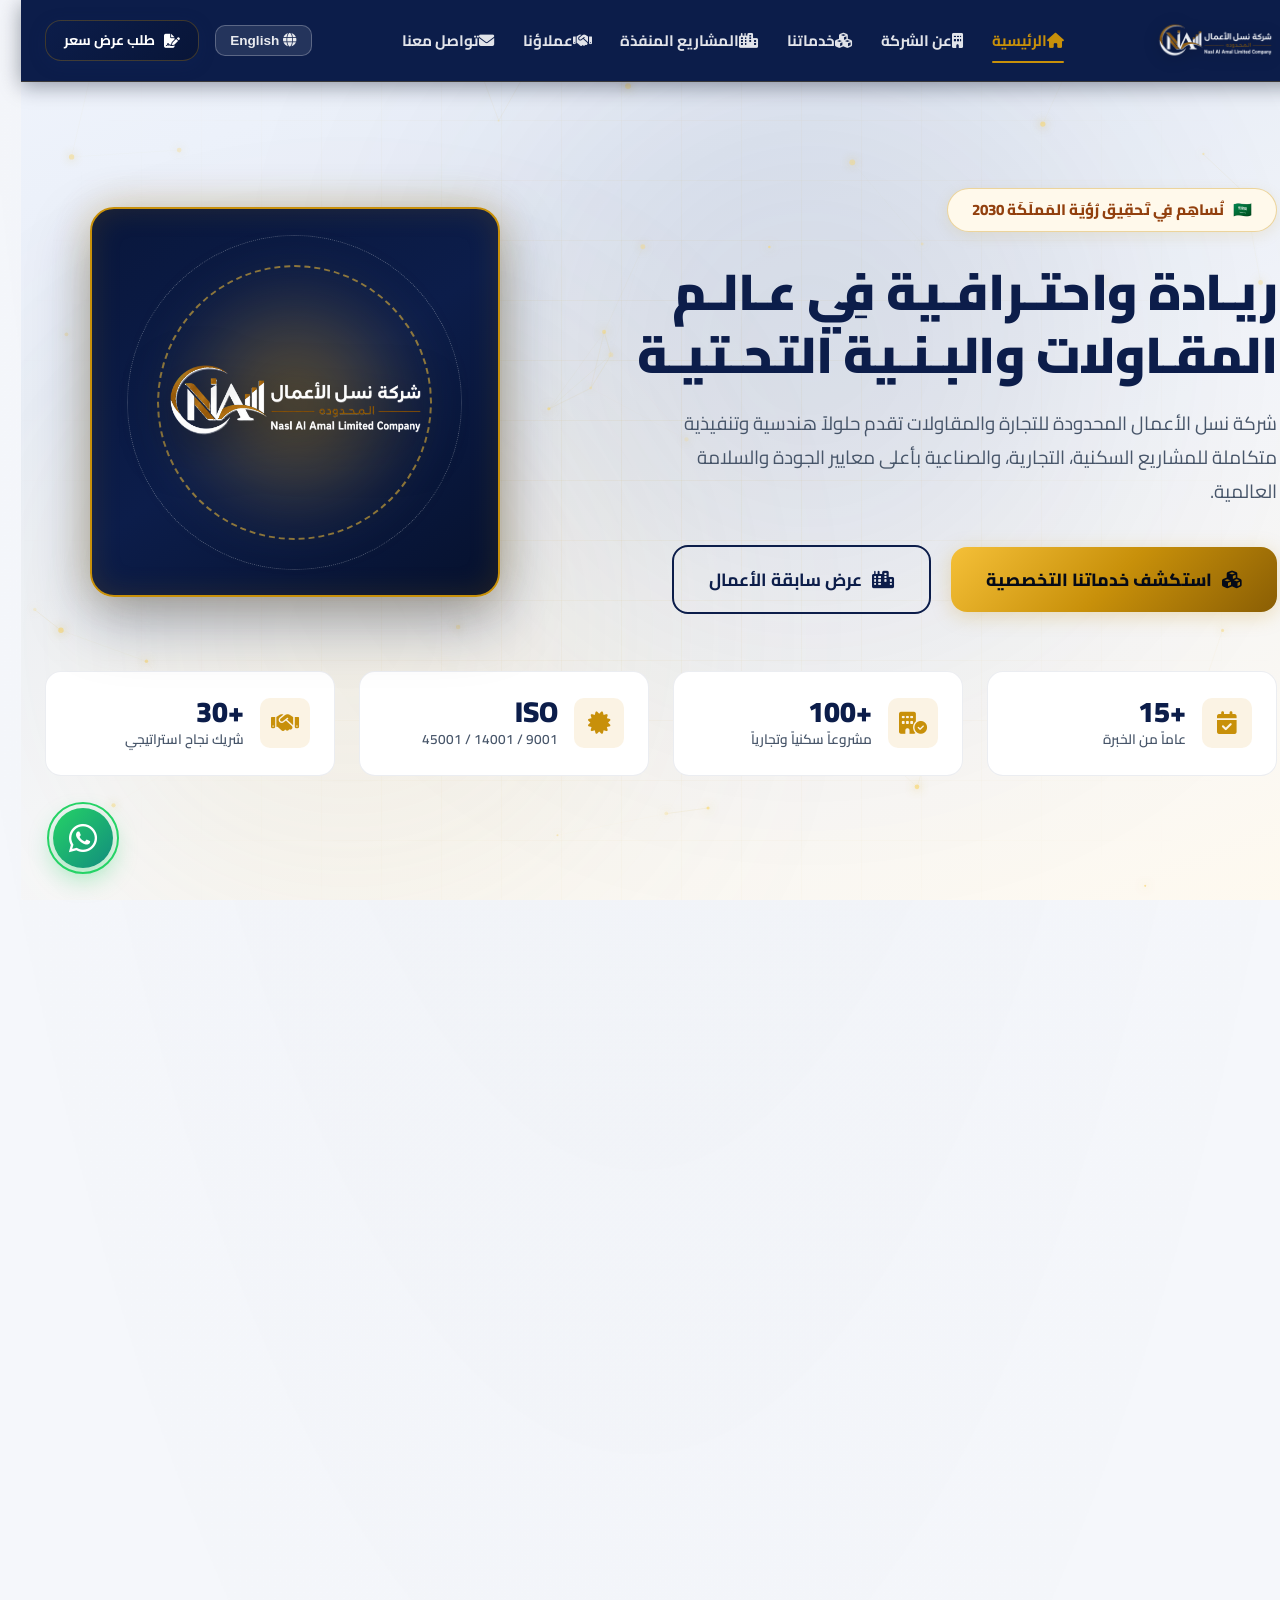
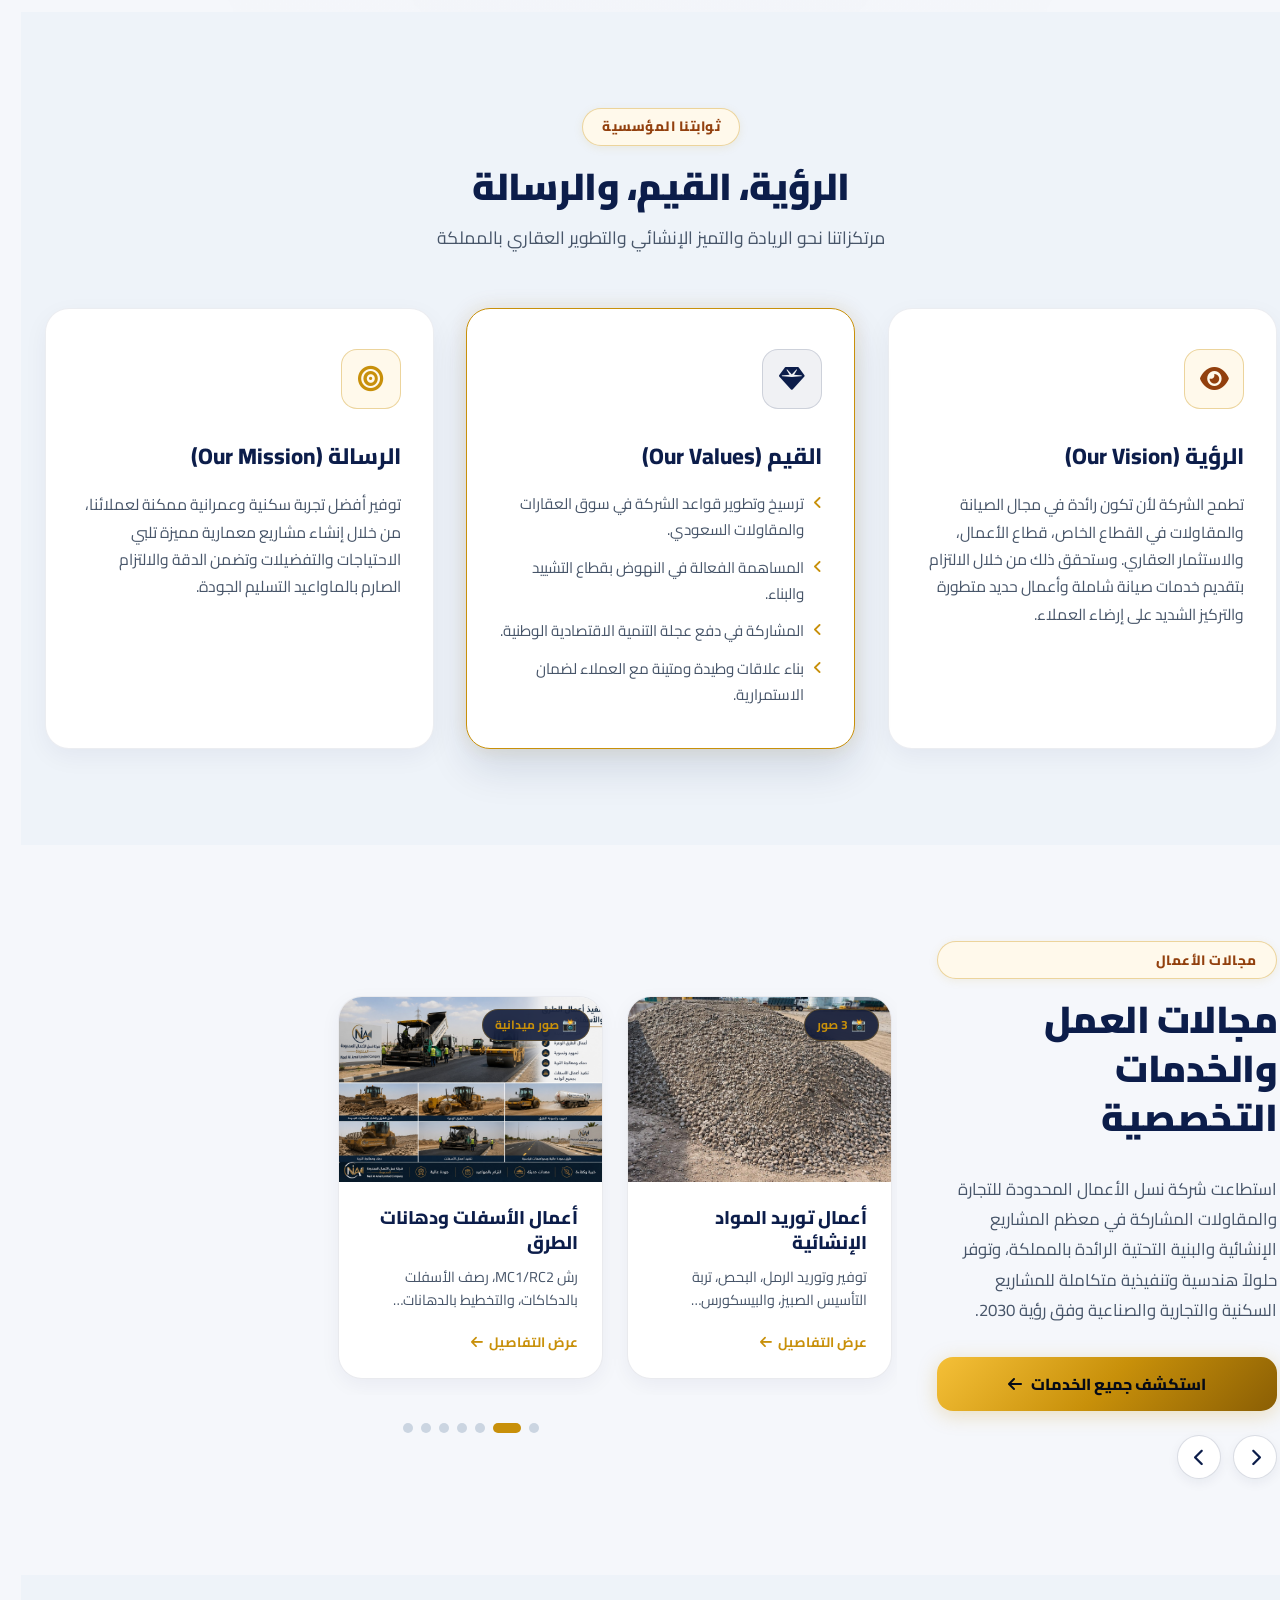
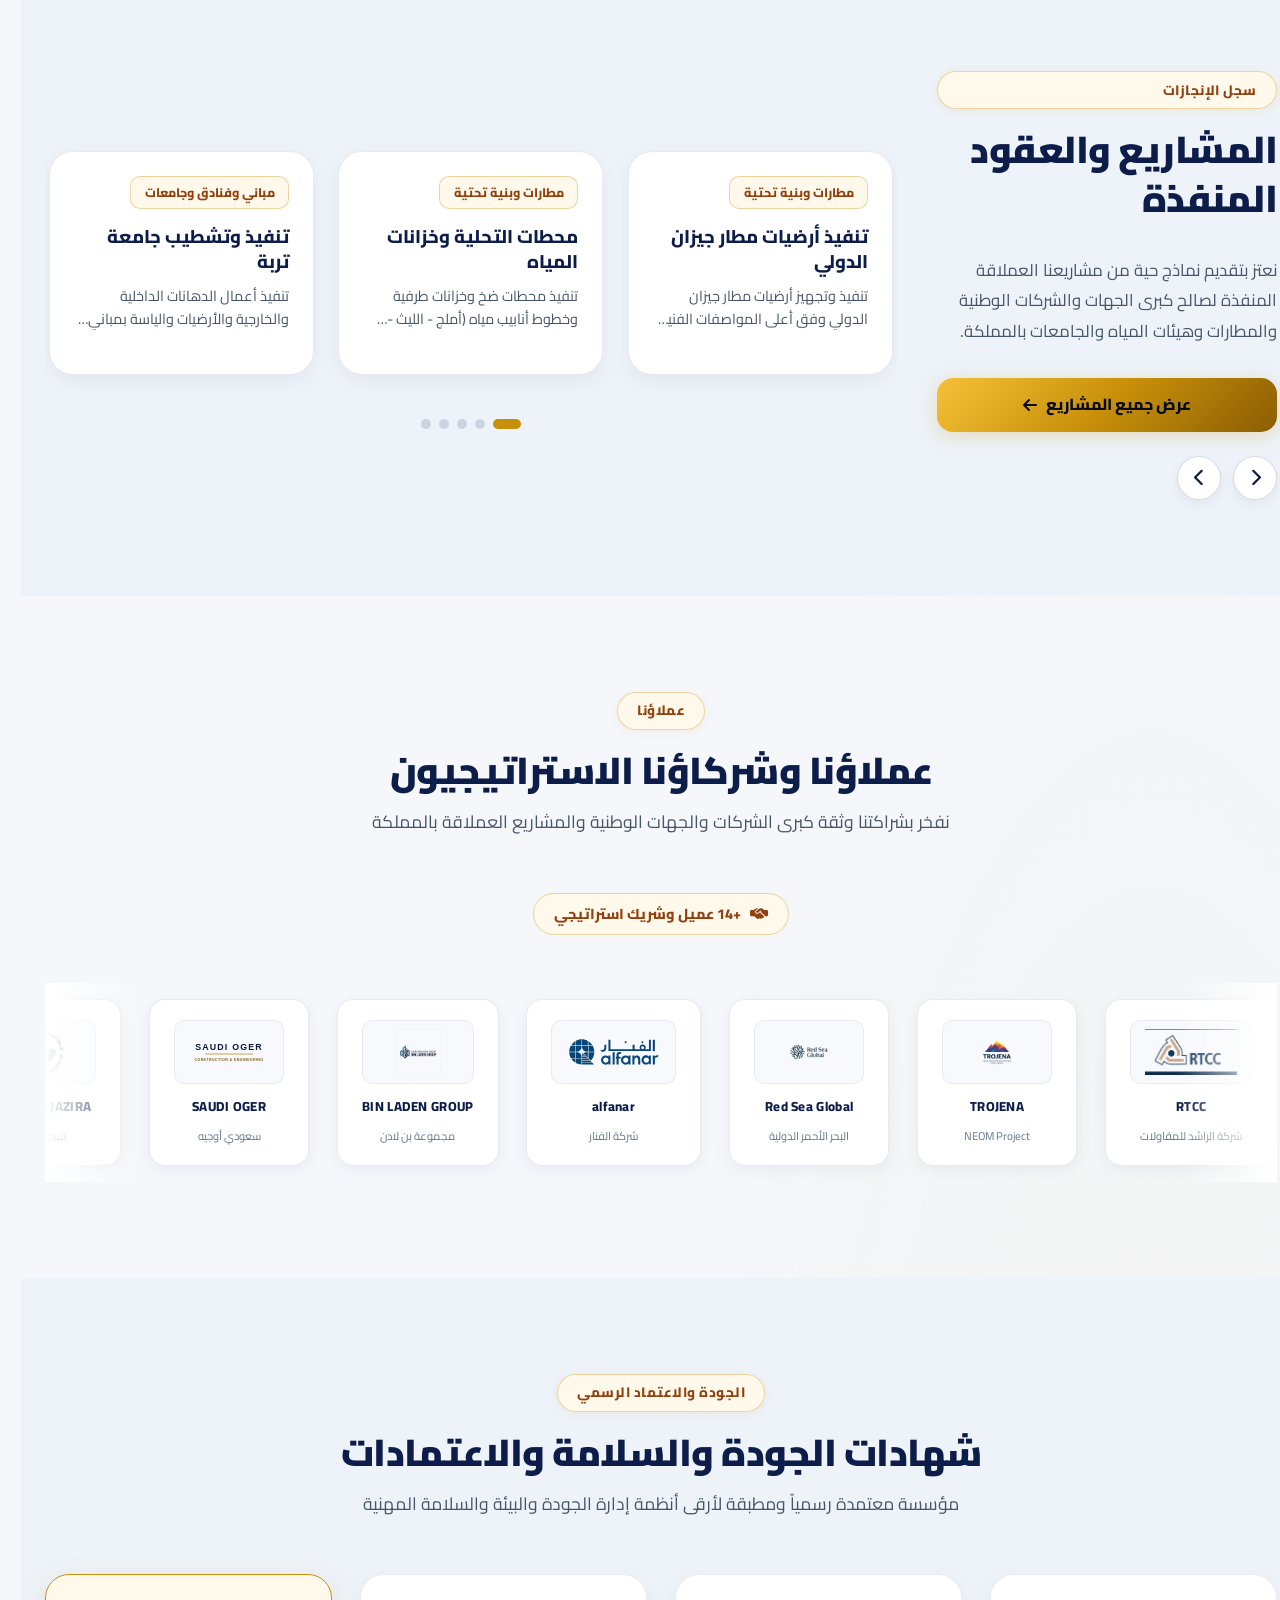
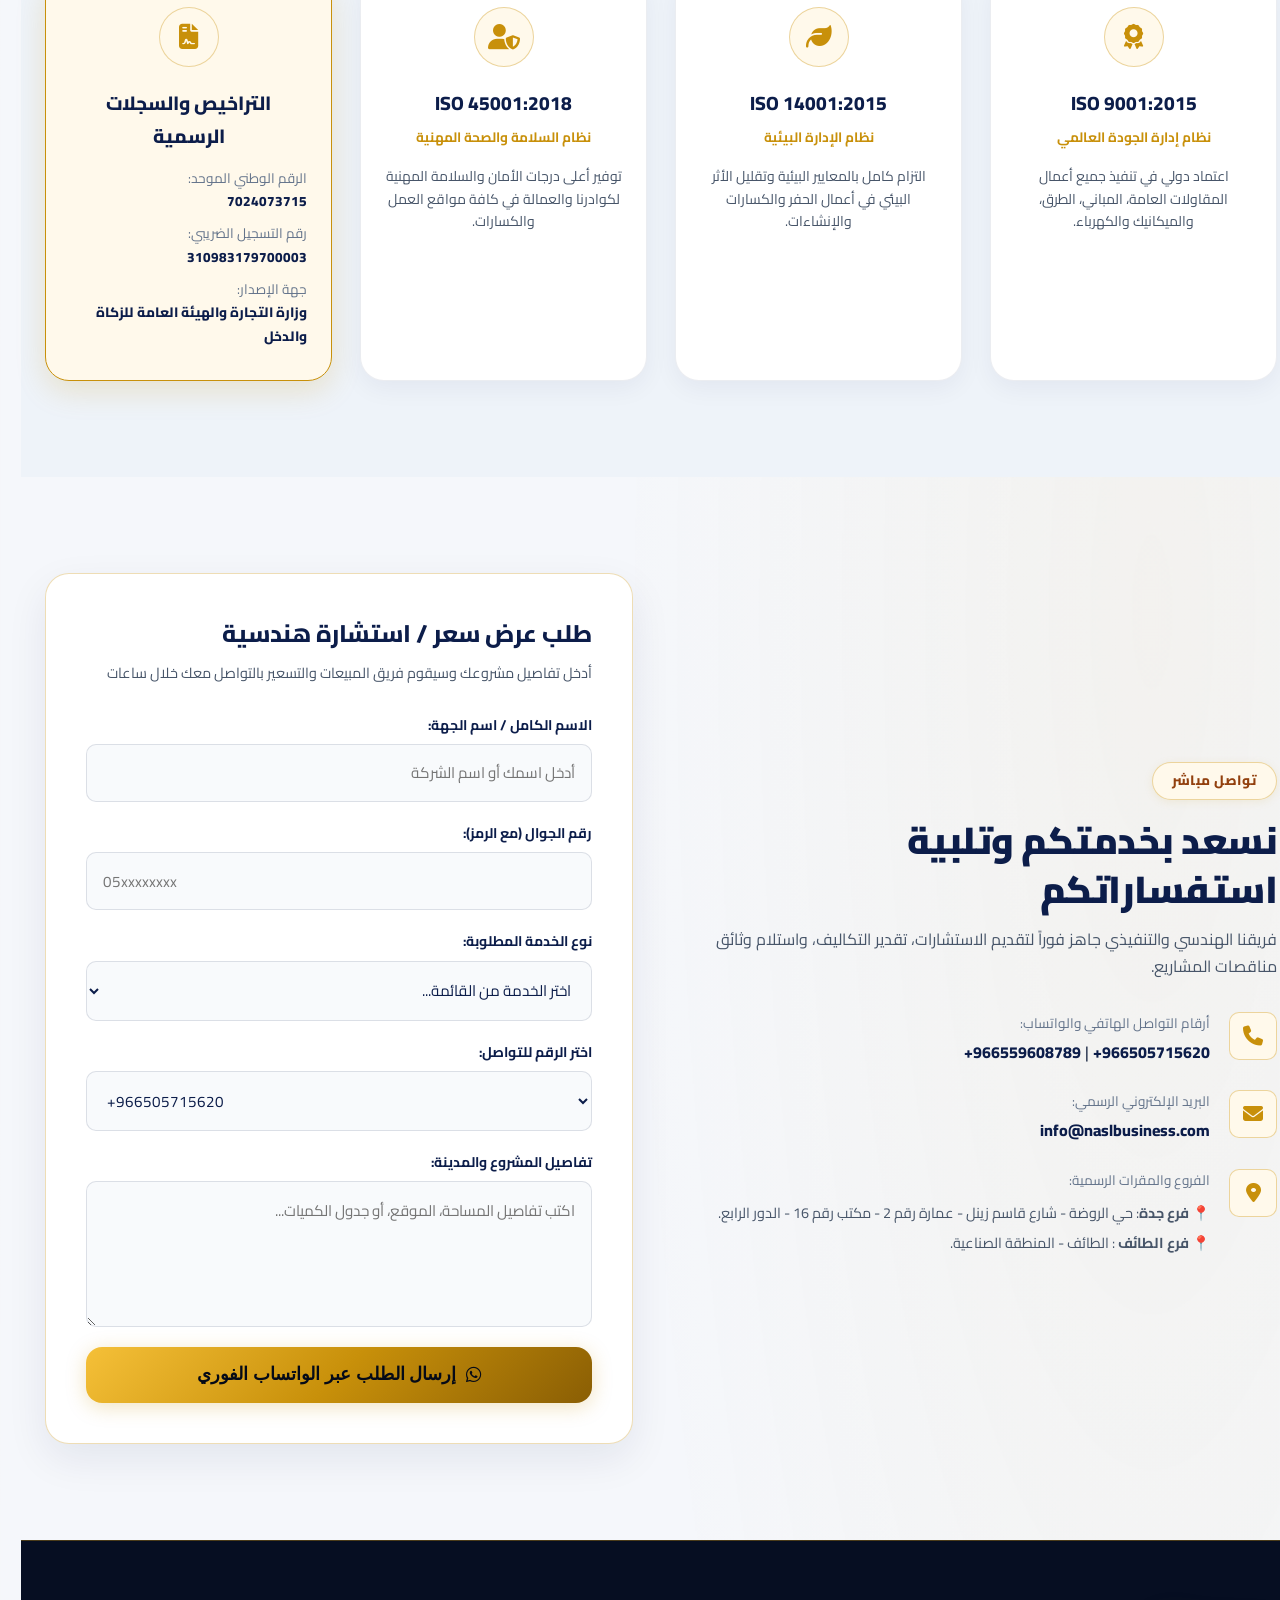
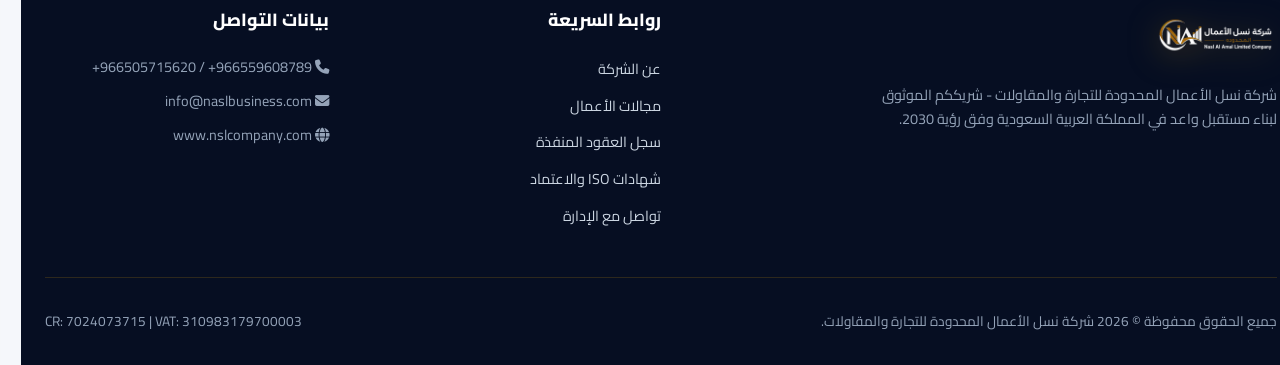
==== index.html @ 1a8807d1 "Fix mobile menu blur issue with crystal-clear high contrast solid Royal Navy theme" ====
﻿<!DOCTYPE html>
<html lang="ar" dir="rtl">
<head>
    <meta charset="UTF-8">
    <meta name="viewport" content="width=device-width, initial-scale=1.0">
    <title>شركة نسل الأعمال المحدودة للتجارة والمقاولات | NASL Business Company</title>
    <meta name="description" content="شركة نسل الأعمال المحدودة للتجارة والمقاولات - رائدة في مجالات المقاولات العامة، البنية التحتية، أعمال الأسفلت، العزل بالبولي يوريا، والهياكل المعدنية بالمملكة العربية السعودية.">
    <meta name="keywords" content="نسل الأعمال, مقاولات السعودية, بنية تحتية, أسفلت, كسارة أحجار, عزل بولي يوريا, رؤية 2030">
    
    <!-- Google Fonts -->
    <link rel="preconnect" href="https://fonts.googleapis.com">
    <link rel="preconnect" href="https://fonts.gstatic.com" crossorigin>
    <link href="https://fonts.googleapis.com/css2?family=Cairo:wght@300;400;600;700;800;900&family=Outfit:wght@400;600;700;800&display=swap" rel="stylesheet">
    
    <!-- Custom CSS -->
    <link rel="stylesheet" href="styles.css?v=crisp999">
    
    <!-- FontAwesome for Icons -->
    <link rel="stylesheet" href="https://cdnjs.cloudflare.com/ajax/libs/font-awesome/6.4.0/css/all.min.css">
</head>
<body>

    <!-- Header / Navigation Bar -->
    <header class="site-header" id="header">
        <div class="container nav-container">
            <a href="index.html" class="brand-logo" aria-label="شركة نسل الأعمال المحدودة">
                <img src="logo.png?v=3" alt="شركة نسل الأعمال المحدودة" class="site-logo-img">
            </a>

            <nav class="main-nav" id="mainNav">
                <div class="mobile-nav-header">
                    <div class="mobile-nav-brand">
                        <img src="logo.png?v=3" alt="نسل الأعمال" class="mobile-nav-logo">
                        <div class="mobile-brand-text">
                            <span class="mobile-brand-name">نسل الأعمال</span>
                            <span class="mobile-brand-sub">للتجارة والمقاولات</span>
                        </div>
                    </div>
                    <button class="mobile-nav-close" id="mobileNavClose" aria-label="Close Menu">
                        <i class="fa-solid fa-xmark"></i>
                    </button>
                </div>

                <ul>
                    <li><a href="index.html" class="nav-link active"><i class="fa-solid fa-house nav-icon"></i><span class="nav-text" data-ar="الرئيسية" data-en="Home">الرئيسية</span></a></li>
                    <li><a href="about.html" class="nav-link"><i class="fa-solid fa-building nav-icon"></i><span class="nav-text" data-ar="عن الشركة" data-en="About Us">عن الشركة</span></a></li>
                    <li><a href="services.html" class="nav-link"><i class="fa-solid fa-cubes nav-icon"></i><span class="nav-text" data-ar="خدماتنا" data-en="Services">خدماتنا</span></a></li>
                    <li><a href="projects.html" class="nav-link"><i class="fa-solid fa-city nav-icon"></i><span class="nav-text" data-ar="المشاريع المنفذة" data-en="Projects">المشاريع المنفذة</span></a></li>
                    <li><a href="index.html#partners" class="nav-link"><i class="fa-solid fa-handshake nav-icon"></i><span class="nav-text" data-ar="عملاؤنا" data-en="Our Clients">عملاؤنا</span></a></li>
                    <li><a href="contact.html" class="nav-link"><i class="fa-solid fa-envelope nav-icon"></i><span class="nav-text" data-ar="تواصل معنا" data-en="Contact Us">تواصل معنا</span></a></li>
                </ul>

                <div class="mobile-nav-footer">
                    <a href="contact.html" class="btn btn-gold btn-block btn-glow">
                        <i class="fa-solid fa-file-signature"></i> <span data-ar="طلب عرض سعر" data-en="Request Quote">طلب عرض سعر</span>
                    </a>
                    <div class="mobile-nav-contact">
                        <a href="https://api.whatsapp.com/send?phone=966505715620" target="_blank" rel="noopener noreferrer" dir="ltr">
                            <i class="fa-brands fa-whatsapp"></i> +966505715620
                        </a>
                    </div>
                </div>
            </nav>

            <div class="header-actions">
                <button class="lang-toggle-btn" id="langToggle" aria-label="Toggle Language">
                    <i class="fa-solid me-1 fa-globe"></i> <span id="langText">English</span>
                </button>
                <a href="contact.html" class="btn btn-primary btn-sm btn-glow header-quote-btn" data-ar="طلب عرض سعر" data-en="Request Quote">
                    <i class="fa-solid fa-file-signature"></i> <span>طلب عرض سعر</span>
                </a>
                <button class="mobile-toggle" id="mobileToggle" aria-label="Open Menu">
                    <i class="fa-solid fa-bars"></i>
                </button>
            </div>
        </div>
    </header>

    <!-- Hero Section -->
    <section class="hero-section" id="hero">
        <div class="hero-bg">
            <canvas id="heroParticleCanvas" class="hero-particle-canvas"></canvas>
            <div class="hero-grid-overlay"></div>
            <div class="hero-glow hero-glow-1"></div>
            <div class="hero-glow hero-glow-2"></div>
        </div>

        <div class="container hero-container">
            <div class="hero-grid">
                <!-- Text Content Column (Right Side in RTL) -->
                <div class="hero-text-col reveal-init reveal-right">
                    <div class="vision-badge animate-fade-in">
                        <span class="vision-icon">🇸🇦</span>
                        <span data-ar="نُساهِم فِي تَحقِيق رُؤيَة المَملَكَة 2030" data-en="Contributing to Saudi Vision 2030">نُساهِم فِي تَحقِيق رُؤيَة المَملَكَة 2030</span>
                    </div>

                    <h1 class="hero-title animate-up" data-ar="ريـادة واحتـرافـية فِي عـالـم المقـاولات والبـنـية التحـتيـة" data-en="Leadership & Excellence in Construction and Infrastructure">
                        ريـادة واحتـرافـية فِي عـالـم المقـاولات والبـنـية التحـتيـة
                    </h1>

                    <p class="hero-subtitle animate-up-delay" data-ar="شركة نسل الأعمال المحدودة للتجارة والمقاولات تقدم حلولاً هندسية وتنفيذية متكاملة للمشاريع السكنية، التجارية، والصناعية بأعلى معايير الجودة والسلامة العالمية." data-en="NASL Business Company Ltd delivers integrated engineering and contracting solutions for residential, commercial, and industrial mega-projects adhering to global quality and safety standards.">
                        شركة نسل الأعمال المحدودة للتجارة والمقاولات تقدم حلولاً هندسية وتنفيذية متكاملة للمشاريع السكنية، التجارية، والصناعية بأعلى معايير الجودة والسلامة العالمية.
                    </p>

                    <div class="hero-cta animate-up-delay-2">
                        <a href="#services" class="btn btn-gold btn-lg btn-glow" data-ar="استكشف خدماتنا التخصصية" data-en="Explore Our Services">
                            <i class="fa-solid fa-cubes"></i> <span>استكشف خدماتنا التخصصية</span>
                        </a>
                        <a href="#projects" class="btn btn-outline btn-lg" data-ar="عرض سابقة الأعمال" data-en="View Projects Portfolio">
                            <i class="fa-solid fa-city"></i> <span>عرض سابقة الأعمال</span>
                        </a>
                    </div>
                </div>

                <!-- Animated 3D Logo Showcase Column (Left Side in RTL) -->
                <div class="hero-visual-col reveal-init reveal-left">
                    <div class="hero-logo-card">
                        <div class="logo-card-glow"></div>
                        <div class="logo-card-ring"></div>
                        <div class="logo-card-ring ring-outer"></div>
                        <img src="logo.png?v=3" alt="شركة نسل الأعمال المحدودة" class="hero-featured-logo">

                    </div>
                </div>
            </div>

            <!-- Stats Bar -->
            <div class="stats-grid reveal-init reveal-up delay-2">
                <div class="stat-card">
                    <div class="stat-icon"><i class="fa-solid fa-calendar-check"></i></div>
                    <div class="stat-info">
                        <span class="stat-number" data-count="15">+15</span>
                        <span class="stat-label" data-ar="عاماً من الخبرة" data-en="Years of Excellence">عاماً من الخبرة</span>
                    </div>
                </div>
                <div class="stat-card">
                    <div class="stat-icon"><i class="fa-solid fa-building-circle-check"></i></div>
                    <div class="stat-info">
                        <span class="stat-number" data-count="100">+100</span>
                        <span class="stat-label" data-ar="مشروعاً سكنياً وتجارياً" data-en="Projects Delivered">مشروعاً سكنياً وتجارياً</span>
                    </div>
                </div>
                <div class="stat-card">
                    <div class="stat-icon"><i class="fa-solid fa-certificate"></i></div>
                    <div class="stat-info">
                        <span class="stat-number">ISO</span>
                        <span class="stat-label" data-ar="9001 / 14001 / 45001" data-en="Certified Standards">9001 / 14001 / 45001</span>
                    </div>
                </div>
                <div class="stat-card">
                    <div class="stat-icon"><i class="fa-solid fa-handshake"></i></div>
                    <div class="stat-info">
                        <span class="stat-number" data-count="30">+30</span>
                        <span class="stat-label" data-ar="شريك نجاح استراتيجي" data-en="Strategic Partners">شريك نجاح استراتيجي</span>
                    </div>
                </div>
            </div>
        </div>
    </section>

    <!-- About Section & GM Word -->
    <section class="about-section section-padding" id="about">
        <div class="container">
            <div class="grid-2-col">
                <div class="about-text-content">
                    <div class="section-tag" data-ar="من نحن" data-en="About Us">من نحن</div>
                    <h2 class="section-title" data-ar="شركة نسل الأعمال المحدودة للتجارة والمقاولات" data-en="NASL Business Company for Trading & Contracting Ltd">
                        شركة نسل الأعمال المحدودة للتجارة والمقاولات
                    </h2>
                    <p class="lead-text" data-ar="تأسست الشركة منذ عام 1420 هجري لتعزز التنمية والتطوير العمراني في المملكة العربية السعودية، متبنيةً أحدث المناهج في إدارة المشاريع الهندسية والإنشائية." data-en="Established in 1420 AH (1999 G) to propel urban development across Saudi Arabia, adopting modern methodologies in managing complex engineering and construction projects.">
                        تأسست الشركة منذ عام 1420 هجري لتعزز التنمية والتطوير العمراني في المملكة العربية السعودية، متبنيةً أحدث المناهج في إدارة المشاريع الهندسية والإنشائية.
                    </p>
                    <p class="body-text" data-ar="نقدم خدمات متكاملة في مجالات البناء والتشييد، التجديد والتطوير، توريد المواد والأسفلت، البنية التحتية، والعزل المتقدم وتقنيات البولي يوريا. بفضل فريق عمل مؤهل ومعدات حديثة وسياسات جودة صارمة، نجحنا في تنفيذ أكبر المشاريع للمؤسسات الحكومية والشركات الكبرى." data-en="We provide comprehensive services spanning general contracting, infrastructure development, raw material supply, asphalt and road paving, advanced waterproofing with polyurea, and steel structure installations, powered by highly trained staff and modern equipment.">
                        نقدم خدمات متكاملة في مجالات البناء والتشييد، التجديد والتطوير، توريد المواد والأسفلت، البنية التحتية، والعزل المتقدم وتقنيات البولي يوريا. بفضل فريق عمل مؤهل ومعدات حديثة وسياسات جودة صارمة، نجحنا في تنفيذ أكبر المشاريع للمؤسسات الحكومية والشركات الكبرى.
                    </p>

                    <div class="feature-bullets">
                        <div class="bullet-item">
                            <i class="fa-solid fa-circle-check"></i>
                            <span data-ar="التزام تام بأعلى معايير الجودة والسلامة العالمية" data-en="Uncompromising Commitment to International Quality & Safety">التزام تام بأعلى معايير الجودة والسلامة العالمية</span>
                        </div>
                        <div class="bullet-item">
                            <i class="fa-solid fa-circle-check"></i>
                            <span data-ar="امتلاك أحدث المعدات والكسارات وآليات الحفر الثقيلة" data-en="Owned Fleet of Heavy Equipment & Stone Crushers">امتلاك أحدث المعدات والكسارات وآليات الحفر الثقيلة</span>
                        </div>
                        <div class="bullet-item">
                            <i class="fa-solid fa-circle-check"></i>
                            <span data-ar="كوادر هندسية وفنية متخصصة ذات خبرات ميدانية واسعة" data-en="Specialized Engineering & Technical Personnel">كوادر هندسية وفنية متخصصة ذات خبرات ميدانية واسعة</span>
                        </div>
                    </div>
                </div>

                <!-- General Manager Quote Card -->
                <div class="gm-card-wrapper">
                    <div class="gm-card">
                        <div class="quote-icon"><i class="fa-solid fa-quote-right"></i></div>
                        <h3 class="gm-card-title" data-ar="كلمة المدير العام" data-en="General Manager Message">كلمة المدير العام</h3>
                        <p class="gm-quote-text" data-ar="«أتوجه بجزيل الشكر والامتنان لكل القائمين على العمل بالشركة، فبفضل عملكم الدؤوب استطعنا تقديم خدمات متميزة اكتسبنا بها ثقة العملاء والسوق. هدفنا إرساء مفاهيم جديدة في المقاولات تواكب التطوير العمراني العالمي، متمسكين بمعايير الجودة والسلامة وصانعين مستقبلاً مشرقاً بإذن الله.»" data-en="“My sincere gratitude goes to our dedicated team. Through relentless hard work and continuous enhancement, we earned market trust. Our goal is to establish new standards in contracting that align with global urban evolution while upholding safety and quality.”">
                            «أتوجه بجزيل الشكر والامتنان لكل القائمين على العمل بالشركة، فبفضل عملكم الدؤوب استطعنا تقديم خدمات متميزة اكتسبنا بها ثقة العملاء والسوق. هدفنا إرساء مفاهيم جديدة في المقاولات تواكب التطوير العمراني العالمي، متمسكين بمعايير الجودة والسلامة وصانعين مستقبلاً مشرقاً بإذن الله.»
                        </p>
                        <div class="gm-footer">
                            <div class="gm-avatar"><i class="fa-solid fa-user-tie"></i></div>
                            <div class="gm-details">
                                <span class="gm-name" data-ar="إدارة شركة نسل الأعمال" data-en="Management of NASL Business Co.">إدارة شركة نسل الأعمال</span>
                                <span class="gm-role" data-ar="المملكة العربية السعودية" data-en="Kingdom of Saudi Arabia">المملكة العربية السعودية</span>
                            </div>
                        </div>
                    </div>
                </div>
            </div>
        </div>
    </section>

    <!-- Vision, Values & Mission Section -->
    <section class="vvm-section section-padding dark-bg" id="vision">
        <div class="container">
            <div class="section-header text-center">
                <div class="section-tag" data-ar="ثوابتنا المؤسسية" data-en="Corporate Pillars">ثوابتنا المؤسسية</div>
                <h2 class="section-title light" data-ar="الرؤية، القيم، والرسالة" data-en="Vision, Values & Mission">الرؤية، القيم، والرسالة</h2>
                <p class="section-subtitle light" data-ar="مرتكزاتنا نحو الريادة والتميز الإنشائي والتطوير العقاري بالمملكة" data-en="Our foundations towards contracting leadership and sustainable Saudi real estate development">مرتكزاتنا نحو الريادة والتميز الإنشائي والتطوير العقاري بالمملكة</p>
            </div>

            <div class="vvm-grid">
                <!-- Vision Card -->
                <div class="vvm-card">
                    <div class="vvm-badge vision-badge-bg"><i class="fa-solid fa-eye"></i></div>
                    <h3 class="vvm-title" data-ar="الرؤية (Our Vision)" data-en="Our Vision">الرؤية (Our Vision)</h3>
                    <p class="vvm-desc" data-ar="تطمح الشركة لأن تكون رائدة في مجال الصيانة والمقاولات في القطاع الخاص، قطاع الأعمال، والاستثمار العقاري. وستحقق ذلك من خلال الالتزام بتقديم خدمات صيانة شاملة وأعمال حديد متطورة والتركيز الشديد على إرضاء العملاء." data-en="To be a premier leader in maintenance, general contracting, and real estate investment across private and corporate sectors, driven by top-tier quality and absolute client satisfaction.">
                        تطمح الشركة لأن تكون رائدة في مجال الصيانة والمقاولات في القطاع الخاص، قطاع الأعمال، والاستثمار العقاري. وستحقق ذلك من خلال الالتزام بتقديم خدمات صيانة شاملة وأعمال حديد متطورة والتركيز الشديد على إرضاء العملاء.
                    </p>
                </div>

                <!-- Values Card -->
                <div class="vvm-card active-card">
                    <div class="vvm-badge values-badge-bg"><i class="fa-solid fa-gem"></i></div>
                    <h3 class="vvm-title" data-ar="القيم (Our Values)" data-en="Our Values">القيم (Our Values)</h3>
                    <ul class="vvm-list">
                        <li><i class="fa-solid fa-angle-left"></i> <span data-ar="ترسيخ وتطوير قواعد الشركة في سوق العقارات والمقاولات السعودي." data-en="Consolidating leadership in the Saudi market.">ترسيخ وتطوير قواعد الشركة في سوق العقارات والمقاولات السعودي.</span></li>
                        <li><i class="fa-solid fa-angle-left"></i> <span data-ar="المساهمة الفعالة في النهوض بقطاع التشييد والبناء." data-en="Advancing national construction standards.">المساهمة الفعالة في النهوض بقطاع التشييد والبناء.</span></li>
                        <li><i class="fa-solid fa-angle-left"></i> <span data-ar="المشاركة في دفع عجلة التنمية الاقتصادية الوطنية." data-en="Driving national economic prosperity.">المشاركة في دفع عجلة التنمية الاقتصادية الوطنية.</span></li>
                        <li><i class="fa-solid fa-angle-left"></i> <span data-ar="بناء علاقات وطيدة ومتينة مع العملاء لضمان الاستمرارية." data-en="Forging lasting customer partnerships.">بناء علاقات وطيدة ومتينة مع العملاء لضمان الاستمرارية.</span></li>
                    </ul>
                </div>

                <!-- Mission Card -->
                <div class="vvm-card">
                    <div class="vvm-badge mission-badge-bg"><i class="fa-solid fa-bullseye"></i></div>
                    <h3 class="vvm-title" data-ar="الرسالة (Our Mission)" data-en="Our Mission">الرسالة (Our Mission)</h3>
                    <p class="vvm-desc" data-ar="توفير أفضل تجربة سكنية وعمرانية ممكنة لعملائنا، من خلال إنشاء مشاريع معمارية مميزة تلبي الاحتياجات والتفضيلات وتضمن الدقة والالتزام الصارم بالماواعيد التسليم الجودة." data-en="To deliver exceptional architectural & construction projects that exceed expectations, crafted through precision, architectural distinction, and punctual delivery.">
                        توفير أفضل تجربة سكنية وعمرانية ممكنة لعملائنا، من خلال إنشاء مشاريع معمارية مميزة تلبي الاحتياجات والتفضيلات وتضمن الدقة والالتزام الصارم بالماواعيد التسليم الجودة.
                    </p>
                </div>
            </div>
        </div>
    </section>

    <!-- Business Services Section (RTCC-Style Auto-Sliding Carousel) -->
    <section class="services-section section-padding" id="services">
        <div class="container">
            <div class="services-rtcc-layout">
                <!-- Text Intro Column -->
                <div class="services-intro-col">
                    <div class="section-tag" data-ar="مجالات الأعمال" data-en="Business Areas">مجالات الأعمال</div>
                    <h2 class="section-title" data-ar="مجالات العمل والخدمات التخصصية" data-en="Specialized Business Areas">
                        مجالات العمل والخدمات التخصصية
                    </h2>
                    <p class="services-intro-desc" data-ar="استطاعت شركة نسل الأعمال المحدودة للتجارة والمقاولات المشاركة في معظم المشاريع الإنشائية والبنية التحتية الرائدة بالمملكة، وتوفر حلولاً هندسية وتنفيذية متكاملة للمشاريع السكنية والتجارية والصناعية وفق رؤية 2030." data-en="NASL Business Company Ltd has participated in major pioneering contracting & infrastructure projects across Saudi Arabia under Vision 2030.">
                        استطاعت شركة نسل الأعمال المحدودة للتجارة والمقاولات المشاركة في معظم المشاريع الإنشائية والبنية التحتية الرائدة بالمملكة، وتوفر حلولاً هندسية وتنفيذية متكاملة للمشاريع السكنية والتجارية والصناعية وفق رؤية 2030.
                    </p>

                    <div class="services-intro-actions">
                        <a href="services.html" class="btn btn-gold btn-glow" data-ar="استكشف جميع الخدمات" data-en="Explore All Services">
                            <span>استكشف جميع الخدمات</span> <i class="fa-solid fa-arrow-left"></i>
                        </a>
                        <div class="slider-arrows">
                            <button class="slider-arrow-btn" id="svcPrevBtn" aria-label="Previous Slide"><i class="fa-solid fa-chevron-right"></i></button>
                            <button class="slider-arrow-btn" id="svcNextBtn" aria-label="Next Slide"><i class="fa-solid fa-chevron-left"></i></button>
                        </div>
                    </div>
                </div>

                <!-- Slider Viewport Column -->
                <div class="services-slider-col">
                    <div class="services-slider-viewport" id="servicesViewport">
                        <div class="services-slider-track" id="servicesTrack">
                            <!-- Card 1 -->
                            <div class="rtcc-service-card" onclick="openServiceModal(1)">
                                <div class="rtcc-card-img">
                                    <img src="imag/الحفر والترحيل/WhatsApp Image 2026-07-23 at 11.47.03 AM.jpeg" alt="أعمال الحفر والترحيل" loading="lazy">
                                    <span class="rtcc-card-badge" data-ar="📸 4 صور" data-en="📸 4 Photos">📸 4 صور</span>
                                </div>
                                <div class="rtcc-card-content">
                                    <h3 class="rtcc-card-title" data-ar="أعمال الحفر والترحيل" data-en="Excavation & Earthworks">أعمال الحفر والترحيل</h3>
                                    <p class="rtcc-card-desc" data-ar="حفر القواعد والأساسات، التفجير الهندسي، وتجهيز شبكات المياه والكهرباء." data-en="Foundation excavation, engineering blasting, and infrastructure trenching.">
                                        حفر القواعد والأساسات، التفجير الهندسي، وتجهيز شبكات المياه والكهرباء.
                                    </p>
                                    <span class="rtcc-card-link" data-ar="عرض التفاصيل للمزيد" data-en="View Details">عرض التفاصيل <i class="fa-solid fa-arrow-left"></i></span>
                                </div>
                            </div>

                            <!-- Card 2 -->
                            <div class="rtcc-service-card" onclick="openServiceModal(2)">
                                <div class="rtcc-card-img">
                                    <img src="imag/توريد المواد صبيز وبيسكورس  ورمل وحجر/WhatsApp Image 2026-07-23 at 11.49.43 AM.jpeg" alt="أعمال توريد المواد" loading="lazy">
                                    <span class="rtcc-card-badge" data-ar="📸 3 صور" data-en="📸 3 Photos">📸 3 صور</span>
                                </div>
                                <div class="rtcc-card-content">
                                    <h3 class="rtcc-card-title" data-ar="أعمال توريد المواد الإنشائية" data-en="Materials Supply">أعمال توريد المواد الإنشائية</h3>
                                    <p class="rtcc-card-desc" data-ar="توفير وتوريد الرمل، البحص، تربة التأسيس الصبيز، والبيسكورس والحديد." data-en="Supplying raw construction materials: sand, aggregate, base course & steel.">
                                        توفير وتوريد الرمل، البحص، تربة التأسيس الصبيز، والبيسكورس والحديد.
                                    </p>
                                    <span class="rtcc-card-link" data-ar="عرض التفاصيل للمزيد" data-en="View Details">عرض التفاصيل <i class="fa-solid fa-arrow-left"></i></span>
                                </div>
                            </div>

                            <!-- Card 3 -->
                            <div class="rtcc-service-card" onclick="openServiceModal(3)">
                                <div class="rtcc-card-img">
                                    <img src="imag/الاسفلت والطرق/WhatsApp Image 2026-07-23 at 11.49.08 AM.jpeg" alt="أعمال الأسفلت وطرق" loading="lazy">
                                    <span class="rtcc-card-badge" data-ar="📸 صور ميدانية" data-en="📸 Field Photos">📸 صور ميدانية</span>
                                </div>
                                <div class="rtcc-card-content">
                                    <h3 class="rtcc-card-title" data-ar="أعمال الأسفلت ودهانات الطرق" data-en="Asphalt & Road Paving">أعمال الأسفلت ودهانات الطرق</h3>
                                    <p class="rtcc-card-desc" data-ar="رش MC1/RC2، رصف الأسفلت بالدكاكات، والتخطيط بالدهانات الحرارية المقاومة." data-en="MC1/RC2 prime coat, asphalt compaction, and thermal traffic markings.">
                                        رش MC1/RC2، رصف الأسفلت بالدكاكات، والتخطيط بالدهانات الحرارية المقاومة.
                                    </p>
                                    <span class="rtcc-card-link" data-ar="عرض التفاصيل للمزيد" data-en="View Details">عرض التفاصيل <i class="fa-solid fa-arrow-left"></i></span>
                                </div>
                            </div>

                            <!-- Card 4 -->
                            <div class="rtcc-service-card" onclick="openServiceModal(4)">
                                <div class="rtcc-card-img">
                                    <img src="imag/كسارة/8-4-1000x700.jpg.jpeg" alt="كسارة الأحجار" loading="lazy">
                                    <span class="rtcc-card-badge" data-ar="📸 3 صور" data-en="📸 3 Photos">📸 3 صور</span>
                                </div>
                                <div class="rtcc-card-content">
                                    <h3 class="rtcc-card-title" data-ar="إنتاج المواد - كسارة الأحجار" data-en="Stone Crusher Unit">إنتاج المواد - كسارة الأحجار</h3>
                                    <p class="rtcc-card-desc" data-ar="تكسير الأحجار وإنتاج البحص والرمل والمواد الصخرية بالطاقات الإنتاجية العالية." data-en="High-capacity stone crushing, aggregate grading, and sand production.">
                                        تكسير الأحجار وإنتاج البحص والرمل والمواد الصخرية بالطاقات الإنتاجية العالية.
                                    </p>
                                    <span class="rtcc-card-link" data-ar="عرض التفاصيل للمزيد" data-en="View Details">عرض التفاصيل <i class="fa-solid fa-arrow-left"></i></span>
                                </div>
                            </div>

                            <!-- Card 5 -->
                            <div class="rtcc-service-card" onclick="openServiceModal(5)">
                                <div class="rtcc-card-img">
                                    <img src="imag/الانابيب غاز وصرف صحي ومياة واتصالات وجميع المجالات/WhatsApp Image 2026-07-23 at 11.48.54 AM.jpeg" alt="أعمال البنية التحتية" loading="lazy">
                                    <span class="rtcc-card-badge" data-ar="📸 صور ميدانية" data-en="📸 Field Photos">📸 صور ميدانية</span>
                                </div>
                                <div class="rtcc-card-content">
                                    <h3 class="rtcc-card-title" data-ar="أعمال البنية التحتية والأنابيب" data-en="Infrastructure & Piping">أعمال البنية التحتية والأنابيب</h3>
                                    <p class="rtcc-card-desc" data-ar="تمديد شبكات المياه والصرف والكهرباء والاتصالات وأنابيب GRP/HDPE." data-en="GRP/HDPE pipe laying, water supply, sewage networks & power grids.">
                                        تمديد شبكات المياه والصرف والكهرباء والاتصالات وأنابيب GRP/HDPE.
                                    </p>
                                    <span class="rtcc-card-link" data-ar="عرض التفاصيل للمزيد" data-en="View Details">عرض التفاصيل <i class="fa-solid fa-arrow-left"></i></span>
                                </div>
                            </div>

                            <!-- Card 6 -->
                            <div class="rtcc-service-card" onclick="openServiceModal(6)">
                                <div class="rtcc-card-img">
                                    <img src="imag/اللاند سكيب والهارد سكيب/WhatsApp Image 2026-07-23 at 11.46.20 AM.jpeg" alt="اللاندسكيب والهاردسكيب" loading="lazy">
                                    <span class="rtcc-card-badge" data-ar="📸 5 صور" data-en="📸 5 Photos">📸 5 صور</span>
                                </div>
                                <div class="rtcc-card-content">
                                    <h3 class="rtcc-card-title" data-ar="الهاردسكيب والاندسكيب" data-en="Hardscape & Landscape">الهاردسكيب والاندسكيب</h3>
                                    <p class="rtcc-card-desc" data-ar="تنسيق وتطوير المساحات الخارجية، الجدران الاستنادية والحدائق." data-en="Hardscape installation, landscaping, retaining walls & park plazas.">
                                        تنسيق وتطوير المساحات الخارجية، الجدران الاستنادية والحدائق.
                                    </p>
                                    <span class="rtcc-card-link" data-ar="عرض التفاصيل للمزيد" data-en="View Details">عرض التفاصيل <i class="fa-solid fa-arrow-left"></i></span>
                                </div>
                            </div>

                            <!-- Card 7 -->
                            <div class="rtcc-service-card" onclick="openServiceModal(7)">
                                <div class="rtcc-card-img">
                                    <img src="imag/الخرسانات/images (1).jpg.jpeg" alt="الخرسانات المسلحة" loading="lazy">
                                    <span class="rtcc-card-badge" data-ar="📸 6 صور" data-en="📸 6 Photos">📸 6 صور</span>
                                </div>
                                <div class="rtcc-card-content">
                                    <h3 class="rtcc-card-title" data-ar="أعمال الخرسانات المسلحة" data-en="Concrete & Formwork">أعمال الخرسانات المسلحة</h3>
                                    <p class="rtcc-card-desc" data-ar="صب الأساسات والقواعد والجدران المسلحة بالشدات الهندسية الحديثة." data-en="Structural concrete pouring, foundation slabs & heavy formwork.">
                                        صب الأساسات والقواعد والجدران المسلحة بالشدات الهندسية الحديثة.
                                    </p>
                                    <span class="rtcc-card-link" data-ar="عرض التفاصيل للمزيد" data-en="View Details">عرض التفاصيل <i class="fa-solid fa-arrow-left"></i></span>
                                </div>
                            </div>

                            <!-- Card 8 -->
                            <div class="rtcc-service-card" onclick="openServiceModal(8)">
                                <div class="rtcc-card-img">
                                    <img src="imag/مستودعات ومعادن/WhatsApp Image 2026-07-23 at 11.49.33 AM.jpeg" alt="الهياكل المعدنية والمستودعات" loading="lazy">
                                    <span class="rtcc-card-badge" data-ar="📸 صور ميدانية" data-en="📸 Field Photos">📸 صور ميدانية</span>
                                </div>
                                <div class="rtcc-card-content">
                                    <h3 class="rtcc-card-title" data-ar="الهياكل المعدنية والمستودعات" data-en="Steel Structures & Warehouses">الهياكل المعدنية والمستودعات</h3>
                                    <p class="rtcc-card-desc" data-ar="تصميم وتركيب الهياكل الحديدية والجسور والمظلات والمستودعات." data-en="Steel structure fabrication, heavy sheds, and industrial warehouses.">
                                        تصميم وتركيب الهياكل الحديدية والجسور والمظلات والمستودعات.
                                    </p>
                                    <span class="rtcc-card-link" data-ar="عرض التفاصيل للمزيد" data-en="View Details">عرض التفاصيل <i class="fa-solid fa-arrow-left"></i></span>
                                </div>
                            </div>

                            <!-- Card 9 -->
                            <div class="rtcc-service-card" onclick="openServiceModal(10)">
                                <div class="rtcc-card-img">
                                    <img src="imag/العزل والبولي يوريا/d1047798-4a8d-4994-b1b0-204e60677578.jpg.jpeg" alt="العزل والبولي يوريا" loading="lazy">
                                    <span class="rtcc-card-badge" data-ar="📸 4 صور" data-en="📸 4 Photos">📸 4 صور</span>
                                </div>
                                <div class="rtcc-card-content">
                                    <h3 class="rtcc-card-title" data-ar="أعمال العزل والبولي يوريا" data-en="Waterproofing & Polyurea">أعمال العزل والبولي يوريا</h3>
                                    <p class="rtcc-card-desc" data-ar="رش مادة البولي يوريا لحماية الأسطح والخزانات من التسريبات." data-en="Advanced polyurea protective coating for waterproofing roofs & tanks.">
                                        رش مادة البولي يوريا لحماية الأسطح والخزانات من التسريبات.
                                    </p>
                                    <span class="rtcc-card-link" data-ar="عرض التفاصيل للمزيد" data-en="View Details">عرض التفاصيل <i class="fa-solid fa-arrow-left"></i></span>
                                </div>
                            </div>
                        </div>
                    </div>

                    <!-- Indicator Dots Container -->
                    <div class="slider-dots-container" id="svcDotsContainer"></div>
                </div>
            </div>
        </div>
    </section>



    <!-- Executed Projects Section (RTCC-Style Auto-Sliding Carousel) -->
    <section class="projects-section section-padding dark-bg" id="projects">
        <div class="container">
            <div class="services-rtcc-layout">
                <!-- Text Intro Column -->
                <div class="services-intro-col">
                    <div class="section-tag" data-ar="سجل الإنجازات" data-en="Proven Track Record">سجل الإنجازات</div>
                    <h2 class="section-title light" data-ar="المشاريع والعقود المنفذة" data-en="Executed Mega Projects">
                        المشاريع والعقود المنفذة
                    </h2>
                    <p class="services-intro-desc light-desc" data-ar="نعتز بتقديم نماذج حية من مشاريعنا العملاقة المنفذة لصالح كبرى الجهات والشركات الوطنية والمطارات وهيئات المياه والجامعات بالمملكة." data-en="A showcase of successfully delivered mega contracts for premier Saudi institutions, airports, water authorities & universities.">
                        نعتز بتقديم نماذج حية من مشاريعنا العملاقة المنفذة لصالح كبرى الجهات والشركات الوطنية والمطارات وهيئات المياه والجامعات بالمملكة.
                    </p>

                    <div class="services-intro-actions">
                        <a href="projects.html" class="btn btn-gold btn-glow" data-ar="عرض جميع المشاريع والعقود" data-en="View All Projects">
                            <span>عرض جميع المشاريع</span> <i class="fa-solid fa-arrow-left"></i>
                        </a>
                        <div class="slider-arrows">
                            <button class="slider-arrow-btn light-btn" id="projPrevBtn" aria-label="Previous Slide"><i class="fa-solid fa-chevron-right"></i></button>
                            <button class="slider-arrow-btn light-btn" id="projNextBtn" aria-label="Next Slide"><i class="fa-solid fa-chevron-left"></i></button>
                        </div>
                    </div>
                </div>

                <!-- Slider Viewport Column -->
                <div class="services-slider-col">
                    <div class="services-slider-viewport" id="projectsViewport">
                        <div class="services-slider-track" id="projectsTrack">
                            <!-- Project 1 -->
                            <div class="rtcc-service-card dark-card">
                                <div class="rtcc-card-content">
                                    <span class="project-tag-badge">مطارات وبنية تحتية</span>
                                    <h3 class="rtcc-card-title" data-ar="تنفيذ أرضيات مطار جيزان الدولي" data-en="Jizan International Airport Flooring">تنفيذ أرضيات مطار جيزان الدولي</h3>
                                    <p class="rtcc-card-desc" data-ar="تنفيذ وتجهيز أرضيات مطار جيزان الدولي وفق أعلى المواصفات الفنية المعتمدة للهيئات الملكية والمطارات." data-en="Paving and finishing flooring for Jizan International Airport.">تنفيذ وتجهيز أرضيات مطار جيزان الدولي وفق أعلى المواصفات الفنية المعتمدة للهيئات الملكية والمطارات.</p>
                                </div>
                            </div>

                            <!-- Project 2 -->
                            <div class="rtcc-service-card dark-card">
                                <div class="rtcc-card-content">
                                    <span class="project-tag-badge">مطارات وبنية تحتية</span>
                                    <h3 class="rtcc-card-title" data-ar="محطات التحلية وخزانات المياه" data-en="Desalination Plants & Tanks">محطات التحلية وخزانات المياه</h3>
                                    <p class="rtcc-card-desc" data-ar="تنفيذ محطات ضخ وخزانات طرفية وخطوط أنابيب مياه (أملج - الليث - الوجه) بساحل البحر الأحمر." data-en="Execution of pump stations, storage tanks & water pipelines.">تنفيذ محطات ضخ وخزانات طرفية وخطوط أنابيب مياه (أملج - الليث - الوجه) بساحل البحر الأحمر.</p>
                                </div>
                            </div>

                            <!-- Project 3 -->
                            <div class="rtcc-service-card dark-card">
                                <div class="rtcc-card-content">
                                    <span class="project-tag-badge">مباني وفنادق وجامعات</span>
                                    <h3 class="rtcc-card-title" data-ar="تنفيذ وتشطيب جامعة تربة" data-en="Turba University Finishing">تنفيذ وتشطيب جامعة تربة</h3>
                                    <p class="rtcc-card-desc" data-ar="تنفيذ أعمال الدهانات الداخلية والخارجية والأرضيات والياسة بمباني الجامعة." data-en="Comprehensive finishing including specialized painting & flooring.">تنفيذ أعمال الدهانات الداخلية والخارجية والأرضيات والياسة بمباني الجامعة.</p>
                                </div>
                            </div>

                            <!-- Project 4 -->
                            <div class="rtcc-service-card dark-card">
                                <div class="rtcc-card-content">
                                    <span class="project-tag-badge">مرافق تجارية ورياضية</span>
                                    <h3 class="rtcc-card-title" data-ar="تنفيذ نادي العرض الرياضي بالقويعية" data-en="Al-Arda Sports Club">تنفيذ نادي العرض الرياضي بالقويعية</h3>
                                    <p class="rtcc-card-desc" data-ar="إنشاء ملعب كرة قدم، مسابح أولمبية، مباني إدارية، وساحات ومرافق رياضية." data-en="Construction of football pitch, Olympic pools & facilities.">إنشاء ملعب كرة قدم، مسابح أولمبية، مباني إدارية، وساحات ومرافق رياضية.</p>
                                </div>
                            </div>

                            <!-- Project 5 -->
                            <div class="rtcc-service-card dark-card">
                                <div class="rtcc-card-content">
                                    <span class="project-tag-badge">مطارات وبنية تحتية</span>
                                    <h3 class="rtcc-card-title" data-ar="بنية تحتية لإسكان ضاحية الملك عبدالله" data-en="King Abdullah Suburb Infra">بنية تحتية لإسكان ضاحية الملك عبدالله</h3>
                                    <p class="rtcc-card-desc" data-ar="تنفيذ أعمال تصريف السيول وشبكات الصرف الصحي والمرافق الأساسية بجيزان." data-en="Execution of storm water channels & sewage networks.">تنفيذ أعمال تصريف السيول وشبكات الصرف الصحي والمرافق الأساسية بجيزان.</p>
                                </div>
                            </div>

                            <!-- Project 6 -->
                            <div class="rtcc-service-card dark-card">
                                <div class="rtcc-card-content">
                                    <span class="project-tag-badge">توريد مواد وتجهيزات</span>
                                    <h3 class="rtcc-card-title" data-ar="عوازل وأرضيات مطار الملك عبدالعزيز" data-en="Jeddah Airport Waterproofing">عوازل وأرضيات مطار الملك عبدالعزيز</h3>
                                    <p class="rtcc-card-desc" data-ar="توريد المواد اللاصقة والعازلة المتخصصة لأرضيات مطار جدة الدولي." data-en="Supplying high-grade insulation materials for airport.">توريد المواد اللاصقة والعازلة المتخصصة لأرضيات مطار جدة الدولي.</p>
                                </div>
                            </div>

                            <!-- Project 7 -->
                            <div class="rtcc-service-card dark-card">
                                <div class="rtcc-card-content">
                                    <span class="project-tag-badge">مباني وفنادق وجامعات</span>
                                    <h3 class="rtcc-card-title" data-ar="أكثر من 100 مبنى سكني وفنادق" data-en="100+ Residential Buildings">أكثر من 100 مبنى سكني وفنادق</h3>
                                    <p class="rtcc-card-desc" data-ar="بناء وتشييد وتسليم مفتاح لأكثر من مائة مبنى سكني وفنادق كبرى ومباني حكومية." data-en="Turnkey execution of residential complexes & hotels.">بناء وتشييد وتسليم مفتاح لأكثر من مائة مبنى سكني وفنادق كبرى ومباني حكومية.</p>
                                </div>
                            </div>
                        </div>
                    </div>
                    <!-- Indicator Dots Container -->
                    <div class="slider-dots-container" id="projDotsContainer"></div>
                </div>
            </div>
        </div>
    </section>

    <!-- Strategic Partners / Clients Section -->
    <section class="partners-section section-padding" id="partners">
        <div class="container">
            <div class="section-header text-center">
                <div class="section-tag" data-ar="عملاؤنا" data-en="Our Clients">عملاؤنا</div>
                <h2 class="section-title" data-ar="عملاؤنا وشركاؤنا الاستراتيجيون" data-en="Our Clients & Strategic Partners">عملاؤنا وشركاؤنا الاستراتيجيون</h2>
                <p class="section-subtitle" data-ar="نفخر بشراكتنا وثقة كبرى الشركات والجهات الوطنية والمشاريع العملاقة بالمملكة" data-en="We take pride in our strong partnerships with Saudi Arabia's leading developers and contractors">نفخر بشراكتنا وثقة كبرى الشركات والجهات الوطنية والمشاريع العملاقة بالمملكة</p>
            </div>

            <div class="clients-count-badge">
                <i class="fa-solid fa-handshake-simple"></i>
                <span data-ar="+14 عميل وشريك استراتيجي" data-en="14+ Clients & Strategic Partners">+14 عميل وشريك استراتيجي</span>
            </div>

            <!-- Infinite Marquee Ticker -->
            <div class="partners-marquee-wrapper">
                <div class="partners-marquee-track" id="partnersMarquee">
                    <!-- === SET 1 (original) === -->
                    <!-- RTCC - Al Rashed Trading & Contracting -->
                    <div class="partner-card">
                        <div class="partner-logo-wrap">
                            <img src="logos/rtcc.png" alt="RTCC" class="partner-logo" onerror="this.outerHTML='<span class=\'partner-logo-abbr\'>RTCC</span>'">
                        </div>
                        <div class="partner-name">RTCC</div>
                        <div class="partner-sub">شركة الراشد للمقاولات</div>
                    </div>
                    <div class="partner-card">
                        <div class="partner-logo-wrap">
                            <img src="logos/trojena.png" alt="TROJENA" class="partner-logo" onerror="this.outerHTML='<span class=\'partner-logo-abbr\'>TROJENA</span>'">
                        </div>
                        <div class="partner-name">TROJENA</div>
                        <div class="partner-sub">NEOM Project</div>
                    </div>

                    <div class="partner-card">
                        <div class="partner-logo-wrap">
                            <img src="logos/red-sea-global.png" alt="Red Sea Global" class="partner-logo" onerror="this.outerHTML='<span class=\'partner-logo-abbr\'>Red Sea Global</span>'">
                        </div>
                        <div class="partner-name">Red Sea Global</div>
                        <div class="partner-sub">البحر الأحمر الدولية</div>
                    </div>
                    <div class="partner-card">
                        <div class="partner-logo-wrap">
                            <img src="logos/alfanar.svg" alt="alfanar" class="partner-logo" onerror="this.outerHTML='<span class=\'partner-logo-abbr\'>alfanar</span>'">
                        </div>
                        <div class="partner-name">alfanar</div>
                        <div class="partner-sub">شركة الفنار</div>
                    </div>
                    <div class="partner-card">
                        <div class="partner-logo-wrap">
                            <img src="logos/bin-laden.png" alt="BIN LADEN GROUP" class="partner-logo" onerror="this.outerHTML='<span class=\'partner-logo-abbr\'>BIN LADEN GROUP</span>'">
                        </div>
                        <div class="partner-name">BIN LADEN GROUP</div>
                        <div class="partner-sub">مجموعة بن لادن</div>
                    </div>
                    <div class="partner-card">
                        <div class="partner-logo-wrap">
                            <img src="logos/saudi-oger.svg" alt="SAUDI OGER" class="partner-logo" onerror="this.outerHTML='<span class=\'partner-logo-abbr\'>SAUDI OGER</span>'">
                        </div>
                        <div class="partner-name">SAUDI OGER</div>
                        <div class="partner-sub">سعودي أوجيه</div>
                    </div>
                    <div class="partner-card">
                        <div class="partner-logo-wrap">
                            <img src="logos/shibh-al-jazira.png" alt="SHIBH AL JAZIRA" class="partner-logo" onerror="this.outerHTML='<span class=\'partner-logo-abbr\'>SAJCO</span>'">
                        </div>
                        <div class="partner-name">SHIBH AL JAZIRA</div>
                        <div class="partner-sub">شبه الجزيرة</div>
                    </div>
                    <div class="partner-card">
                        <div class="partner-logo-wrap">
                            <img src="logos/national-paints.png" alt="NATIONAL PAINTS" class="partner-logo" onerror="this.outerHTML='<span class=\'partner-logo-abbr\'>NATIONAL PAINTS</span>'">
                        </div>
                        <div class="partner-name">NATIONAL PAINTS</div>
                        <div class="partner-sub">دهانات الوطنية</div>
                    </div>
                    <div class="partner-card">
                        <div class="partner-logo-wrap">
                            <img src="logos/salco.svg" alt="SALCO" class="partner-logo" onerror="this.outerHTML='<span class=\'partner-logo-abbr\'>SALCO</span>'">
                        </div>
                        <div class="partner-name">SALCO</div>
                        <div class="partner-sub">شركة سالكو</div>
                    </div>
                    <div class="partner-card">
                        <div class="partner-logo-wrap">
                            <img src="logos/chec.png" alt="CHEC CHINA" class="partner-logo" onerror="this.outerHTML='<span class=\'partner-logo-abbr\'>CHEC</span>'">
                        </div>
                        <div class="partner-name">CHEC CHINA</div>
                        <div class="partner-sub">الشركة الصينية</div>
                    </div>
                    <div class="partner-card">
                        <div class="partner-logo-wrap">
                            <img src="logos/batco.png" alt="BATCO GROUP" class="partner-logo" onerror="this.outerHTML='<span class=\'partner-logo-abbr\'>BATCO</span>'">
                        </div>
                        <div class="partner-name">BATCO GROUP</div>
                        <div class="partner-sub">مجموعة باتكو</div>
                    </div>
                    <div class="partner-card">
                        <div class="partner-logo-wrap">
                            <img src="logos/first-fix.svg" alt="FIRST FIX" class="partner-logo" onerror="this.outerHTML='<span class=\'partner-logo-abbr\'>FIRST FIX</span>'">
                        </div>
                        <div class="partner-name">FIRST FIX</div>
                        <div class="partner-sub">فرست فكس</div>
                    </div>
                    <div class="partner-card">
                        <div class="partner-logo-wrap">
                            <img src="logos/al-mulhem.png" alt="AL MULHEM" class="partner-logo" onerror="this.outerHTML='<span class=\'partner-logo-abbr\'>AL MULHEM</span>'">
                        </div>
                        <div class="partner-name">AL MULHEM</div>
                        <div class="partner-sub">شركة الملحم</div>
                    </div>

                    <!-- === SET 2 (duplicate for seamless infinite loop) === -->
                    <!-- RTCC - Al Rashed Trading & Contracting -->
                    <div class="partner-card">
                        <div class="partner-logo-wrap">
                            <img src="logos/rtcc.png" alt="RTCC" class="partner-logo" onerror="this.outerHTML='<span class=\'partner-logo-abbr\'>RTCC</span>'">
                        </div>
                        <div class="partner-name">RTCC</div>
                        <div class="partner-sub">شركة الراشد للمقاولات</div>
                    </div>
                    <div class="partner-card">
                        <div class="partner-logo-wrap">
                            <img src="logos/trojena.png" alt="TROJENA" class="partner-logo" onerror="this.outerHTML='<span class=\'partner-logo-abbr\'>TROJENA</span>'">
                        </div>
                        <div class="partner-name">TROJENA</div>
                        <div class="partner-sub">NEOM Project</div>
                    </div>

                    <div class="partner-card">
                        <div class="partner-logo-wrap">
                            <img src="logos/red-sea-global.png" alt="Red Sea Global" class="partner-logo" onerror="this.outerHTML='<span class=\'partner-logo-abbr\'>Red Sea Global</span>'">
                        </div>
                        <div class="partner-name">Red Sea Global</div>
                        <div class="partner-sub">البحر الأحمر الدولية</div>
                    </div>
                    <div class="partner-card">
                        <div class="partner-logo-wrap">
                            <img src="logos/alfanar.svg" alt="alfanar" class="partner-logo" onerror="this.outerHTML='<span class=\'partner-logo-abbr\'>alfanar</span>'">
                        </div>
                        <div class="partner-name">alfanar</div>
                        <div class="partner-sub">شركة الفنار</div>
                    </div>
                    <div class="partner-card">
                        <div class="partner-logo-wrap">
                            <img src="logos/bin-laden.png" alt="BIN LADEN GROUP" class="partner-logo" onerror="this.outerHTML='<span class=\'partner-logo-abbr\'>BIN LADEN GROUP</span>'">
                        </div>
                        <div class="partner-name">BIN LADEN GROUP</div>
                        <div class="partner-sub">مجموعة بن لادن</div>
                    </div>
                    <div class="partner-card">
                        <div class="partner-logo-wrap">
                            <img src="logos/saudi-oger.svg" alt="SAUDI OGER" class="partner-logo" onerror="this.outerHTML='<span class=\'partner-logo-abbr\'>SAUDI OGER</span>'">
                        </div>
                        <div class="partner-name">SAUDI OGER</div>
                        <div class="partner-sub">سعودي أوجيه</div>
                    </div>
                    <div class="partner-card">
                        <div class="partner-logo-wrap">
                            <img src="logos/shibh-al-jazira.png" alt="SHIBH AL JAZIRA" class="partner-logo" onerror="this.outerHTML='<span class=\'partner-logo-abbr\'>SAJCO</span>'">
                        </div>
                        <div class="partner-name">SHIBH AL JAZIRA</div>
                        <div class="partner-sub">شبه الجزيرة</div>
                    </div>
                    <div class="partner-card">
                        <div class="partner-logo-wrap">
                            <img src="logos/national-paints.png" alt="NATIONAL PAINTS" class="partner-logo" onerror="this.outerHTML='<span class=\'partner-logo-abbr\'>NATIONAL PAINTS</span>'">
                        </div>
                        <div class="partner-name">NATIONAL PAINTS</div>
                        <div class="partner-sub">دهانات الوطنية</div>
                    </div>
                    <div class="partner-card">
                        <div class="partner-logo-wrap">
                            <img src="logos/salco.svg" alt="SALCO" class="partner-logo" onerror="this.outerHTML='<span class=\'partner-logo-abbr\'>SALCO</span>'">
                        </div>
                        <div class="partner-name">SALCO</div>
                        <div class="partner-sub">شركة سالكو</div>
                    </div>
                    <div class="partner-card">
                        <div class="partner-logo-wrap">
                            <img src="logos/chec.png" alt="CHEC CHINA" class="partner-logo" onerror="this.outerHTML='<span class=\'partner-logo-abbr\'>CHEC</span>'">
                        </div>
                        <div class="partner-name">CHEC CHINA</div>
                        <div class="partner-sub">الشركة الصينية</div>
                    </div>
                    <div class="partner-card">
                        <div class="partner-logo-wrap">
                            <img src="logos/batco.png" alt="BATCO GROUP" class="partner-logo" onerror="this.outerHTML='<span class=\'partner-logo-abbr\'>BATCO</span>'">
                        </div>
                        <div class="partner-name">BATCO GROUP</div>
                        <div class="partner-sub">مجموعة باتكو</div>
                    </div>
                    <div class="partner-card">
                        <div class="partner-logo-wrap">
                            <img src="logos/first-fix.svg" alt="FIRST FIX" class="partner-logo" onerror="this.outerHTML='<span class=\'partner-logo-abbr\'>FIRST FIX</span>'">
                        </div>
                        <div class="partner-name">FIRST FIX</div>
                        <div class="partner-sub">فرست فكس</div>
                    </div>
                    <div class="partner-card">
                        <div class="partner-logo-wrap">
                            <img src="logos/al-mulhem.png" alt="AL MULHEM" class="partner-logo" onerror="this.outerHTML='<span class=\'partner-logo-abbr\'>AL MULHEM</span>'">
                        </div>
                        <div class="partner-name">AL MULHEM</div>
                        <div class="partner-sub">شركة الملحم</div>
                    </div>
                </div>
            </div>
        </div>
    </section>

    <!-- Certifications & Legal Quality Section -->
    <section class="certs-section section-padding dark-bg" id="certs">
        <div class="container">
            <div class="section-header text-center">
                <div class="section-tag" data-ar="الجودة والاعتماد الرسمي" data-en="Quality & Compliance">الجودة والاعتماد الرسمي</div>
                <h2 class="section-title light" data-ar="شهادات الجودة والسلامة والاعتمادات" data-en="ISO Certifications & Commercial Licensing">شهادات الجودة والسلامة والاعتمادات</h2>
                <p class="section-subtitle light" data-ar="مؤسسة معتمدة رسمياً ومطبقة لأرقى أنظمة إدارة الجودة والبيئة والسلامة المهنية" data-en="Fully accredited with triple ISO standards and Ministry of Commerce commercial registrations">مؤسسة معتمدة رسمياً ومطبقة لأرقى أنظمة إدارة الجودة والبيئة والسلامة المهنية</p>
            </div>

            <div class="certs-grid">
                <!-- ISO 9001 -->
                <div class="cert-card">
                    <div class="cert-icon"><i class="fa-solid fa-award"></i></div>
                    <h3 class="cert-title">ISO 9001:2015</h3>
                    <p class="cert-subtitle" data-ar="نظام إدارة الجودة العالمي" data-en="Quality Management System">نظام إدارة الجودة العالمي</p>
                    <div class="cert-meta" data-ar="اعتماد دولي في تنفيذ جميع أعمال المقاولات العامة، المباني، الطرق، والميكانيك والكهرباء." data-en="International accreditation for general contracting, building, roads, and MEP operations.">
                        اعتماد دولي في تنفيذ جميع أعمال المقاولات العامة، المباني، الطرق، والميكانيك والكهرباء.
                    </div>
                </div>

                <!-- ISO 14001 -->
                <div class="cert-card">
                    <div class="cert-icon"><i class="fa-solid fa-leaf"></i></div>
                    <h3 class="cert-title">ISO 14001:2015</h3>
                    <p class="cert-subtitle" data-ar="نظام الإدارة البيئية" data-en="Environmental Management System">نظام الإدارة البيئية</p>
                    <div class="cert-meta" data-ar="التزام كامل بالمعايير البيئية وتقليل الأثر البيئي في أعمال الحفر والكسارات والإنشاءات." data-en="Full adherence to environmental protection standards during crushing, excavation, and building.">
                        التزام كامل بالمعايير البيئية وتقليل الأثر البيئي في أعمال الحفر والكسارات والإنشاءات.
                    </div>
                </div>

                <!-- ISO 45001 -->
                <div class="cert-card">
                    <div class="cert-icon"><i class="fa-solid fa-user-shield"></i></div>
                    <h3 class="cert-title">ISO 45001:2018</h3>
                    <p class="cert-subtitle" data-ar="نظام السلامة والصحة المهنية" data-en="Occupational Health & Safety">نظام السلامة والصحة المهنية</p>
                    <div class="cert-meta" data-ar="توفير أعلى درجات الأمان والسلامة المهنية لكوادرنا والعمالة في كافة مواقع العمل والكسارات." data-en="Ensuring paramount safety protocols for personnel across job sites and heavy machinery.">
                        توفير أعلى درجات الأمان والسلامة المهنية لكوادرنا والعمالة في كافة مواقع العمل والكسارات.
                    </div>
                </div>

                <!-- Legal Licenses -->
                <div class="cert-card highlight-cert">
                    <div class="cert-icon"><i class="fa-solid fa-file-contract"></i></div>
                    <h3 class="cert-title" data-ar="التراخيص والسجلات الرسمية" data-en="Commercial Registration & VAT">التراخيص والسجلات الرسمية</h3>
                    <div class="legal-details">
                        <div class="legal-item">
                            <span class="legal-label" data-ar="الرقم الوطني الموحد:" data-en="Unified CR No:">الرقم الوطني الموحد:</span>
                            <span class="legal-val">7024073715</span>
                        </div>
                        <div class="legal-item">
                            <span class="legal-label" data-ar="رقم التسجيل الضريبي:" data-en="VAT Reg No:">رقم التسجيل الضريبي:</span>
                            <span class="legal-val">310983179700003</span>
                        </div>
                        <div class="legal-item">
                            <span class="legal-label" data-ar="جهة الإصدار:" data-en="Authority:">جهة الإصدار:</span>
                            <span class="legal-val" data-ar="وزارة التجارة والهيئة العامة للزكاة والدخل" data-en="Ministry of Commerce & ZATCA">وزارة التجارة والهيئة العامة للزكاة والدخل</span>
                        </div>
                    </div>
                </div>
            </div>
        </div>
    </section>

    <!-- Contact & Interactive Quote Section -->
    <section class="contact-section section-padding" id="contact">
        <div class="container">
            <div class="grid-2-col">
                <div class="contact-info-block">
                    <div class="section-tag" data-ar="تواصل مباشر" data-en="Direct Contact">تواصل مباشر</div>
                    <h2 class="section-title" data-ar="نسعد بخدمتكم وتلبية استفساراتكم" data-en="We Are Ready to Build Your Next Project">
                        نسعد بخدمتكم وتلبية استفساراتكم
                    </h2>
                    <p class="body-text" data-ar="فريقنا الهندسي والتنفيذي جاهز فوراً لتقديم الاستشارات، تقدير التكاليف، واستلام وثائق مناقصات المشاريع." data-en="Our engineering and management team is prepared to process project tenders, issue cost estimates, and answer technical inquiries.">
                        فريقنا الهندسي والتنفيذي جاهز فوراً لتقديم الاستشارات، تقدير التكاليف، واستلام وثائق مناقصات المشاريع.
                    </p>

                    <div class="contact-methods">
                        <div class="contact-item">
                            <div class="contact-icon"><i class="fa-solid fa-phone"></i></div>
                            <div class="contact-detail">
                                <span class="contact-label" data-ar="أرقام التواصل الهاتفي والواتساب:" data-en="Direct Phone & WhatsApp:">أرقام التواصل الهاتفي والواتساب:</span>
                                <div class="phone-numbers">
                                    <a href="https://api.whatsapp.com/send?phone=966505715620" target="_blank" rel="noopener noreferrer" dir="ltr">+966505715620</a> |
                                    <a href="https://api.whatsapp.com/send?phone=966559608789" target="_blank" rel="noopener noreferrer" dir="ltr">+966559608789</a>
                                </div>
                            </div>
                        </div>

                        <div class="contact-item">
                            <div class="contact-icon"><i class="fa-solid fa-envelope"></i></div>
                            <div class="contact-detail">
                                <span class="contact-label" data-ar="البريد الإلكتروني الرسمي:" data-en="Official Email:">البريد الإلكتروني الرسمي:</span>
                                <a href="mailto:info@naslbusiness.com" class="email-link">info@naslbusiness.com</a>
                            </div>
                        </div>

                        <div class="contact-item">
                            <div class="contact-icon"><i class="fa-solid fa-location-dot"></i></div>
                            <div class="contact-detail">
                                <span class="contact-label" data-ar="الفروع والمقرات الرسمية:" data-en="Branch Offices:">الفروع والمقرات الرسمية:</span>
                                <p class="office-location" data-ar="📍 **فرع جدة**: حي الروضة - شارع قاسم زينل - عمارة رقم 2 - مكتب رقم 16 - الدور الرابع." data-en="📍 Jeddah: Al-Rawdah Dist, Qasim Zainal St, Building 2, Office 16, Floor 4.">
                                    📍 <strong>فرع جدة</strong>: حي الروضة - شارع قاسم زينل - عمارة رقم 2 - مكتب رقم 16 - الدور الرابع.
                                </p>
                                <p class="office-location" data-ar="📍 **فرع الطائف والمقر الرئيسي**: الطائف - المنطقة الصناعية." data-en="📍 Taif & HQ Branch: Taif - Industrial Area.">
                                    📍 <strong>فرع الطائف </strong>: الطائف - المنطقة الصناعية.
                                </p>
                            </div>
                        </div>
                    </div>
                </div>

                <!-- Quote Request Form -->
                <div class="quote-form-card">
                    <h3 class="form-title" data-ar="طلب عرض سعر / استشارة هندسية" data-en="Request Quote / Consultation">طلب عرض سعر / استشارة هندسية</h3>
                    <p class="form-sub" data-ar="أدخل تفاصيل مشروعك وسيقوم فريق المبيعات والتسعير بالتواصل معك خلال ساعات" data-en="Fill in your project specifications for a swift response from our technical estimators">أدخل تفاصيل مشروعك وسيقوم فريق المبيعات والتسعير بالتواصل معك خلال ساعات</p>

                    <form id="quoteForm" onsubmit="handleFormSubmit(event)">
                        <div class="form-group">
                            <label for="clientName" data-ar="الاسم الكامل / اسم الجهة:" data-en="Full Name / Organization:">الاسم الكامل / اسم الجهة:</label>
                            <input type="text" id="clientName" required placeholder="أدخل اسمك أو اسم الشركة">
                        </div>

                        <div class="form-group">
                            <label for="clientPhone" data-ar="رقم الجوال (مع الرمز):" data-en="Phone Number:">رقم الجوال (مع الرمز):</label>
                            <input type="tel" id="clientPhone" required placeholder="05xxxxxxxx">
                        </div>

                        <div class="form-group">
                            <label for="serviceType" data-ar="نوع الخدمة المطلوبة:" data-en="Required Service:">نوع الخدمة المطلوبة:</label>
                            <select id="serviceType" required>
                                <option value="" disabled selected>اختر الخدمة من القائمة...</option>
                                <option value="أعمال حفر وترحيل">أعمال حفر وترحيل وتجهيز مواقع</option>
                                <option value="توريد مواد إشائية">توريد مواد (بحص، رمل، أسفلت، حديد)</option>
                                <option value="أعمال أسفلت ورصف">أعمال أسفلت ورصف وتخطيط الطرق</option>
                                <option value="بنية تحتية">مشروع بنية تحتية وشبكات مياه/صرف</option>
                                <option value="عزل بولي يوريا">أعمال عزل مائي وبولي يوريا</option>
                                <option value="هياكل معدنية ومستودعات">هياكل معدنية ومستودعات صلبة</option>
                                <option value="مقاولات عامة وتراخيص">مقاولات عامة وتشييد مباني</option>
                            </select>
                        </div>

                        <div class="form-group">
                            <label for="targetWhatsApp" data-ar="اختر الرقم للتواصل:" data-en="Choose WhatsApp Number:">اختر الرقم للتواصل:</label>
                            <select id="targetWhatsApp" required dir="ltr" style="text-align: left; direction: ltr;">
                                <option value="966505715620" selected>+966505715620</option>
                                <option value="966559608789">+966559608789</option>
                            </select>
                        </div>

                        <div class="form-group">
                            <label for="projectDetails" data-ar="تفاصيل المشروع والمدينة:" data-en="Project Scope & Location:">تفاصيل المشروع والمدينة:</label>
                            <textarea id="projectDetails" rows="4" placeholder="اكتب تفاصيل المساحة، الموقع، أو جدول الكميات..." required></textarea>
                        </div>

                        <button type="submit" class="btn btn-gold btn-block btn-lg" data-ar="إرسال الطلب عبر الواتساب الفوري" data-en="Send Request via Instant WhatsApp">
                            <i class="fa-brands fa-whatsapp"></i> <span>إرسال الطلب عبر الواتساب الفوري</span>
                        </button>
                    </form>
                </div>
            </div>
        </div>
    </section>

    <!-- Footer -->
    <footer class="site-footer">
        <div class="container">
            <div class="footer-top">
                <div class="footer-brand">
                    <a href="#hero" class="brand-logo mb-3" aria-label="شركة نسل الأعمال المحدودة">
                        <img src="logo.png?v=3" alt="شركة نسل الأعمال المحدودة" class="site-logo-img">
                    </a>
                    <p class="footer-desc" data-ar="شركة نسل الأعمال المحدودة للتجارة والمقاولات - شريككم الموثوق لبناء مستقبل واعد في المملكة العربية السعودية وفق رؤية 2030." data-en="NASL Business Company Ltd - Your trusted partner in building Saudi Arabia's future under Vision 2030.">
                        شركة نسل الأعمال المحدودة للتجارة والمقاولات - شريككم الموثوق لبناء مستقبل واعد في المملكة العربية السعودية وفق رؤية 2030.
                    </p>
                </div>

                <div class="footer-links">
                    <h4 data-ar="روابط السريعة" data-en="Quick Links">روابط السريعة</h4>
                    <ul>
                        <li><a href="#about" data-ar="عن الشركة" data-en="About Us">عن الشركة</a></li>
                        <li><a href="#services" data-ar="مجالات الأعمال" data-en="Business Services">مجالات الأعمال</a></li>
                        <li><a href="#projects" data-ar="سجل العقود المنفذة" data-en="Projects Portfolio">سجل العقود المنفذة</a></li>
                        <li><a href="#certs" data-ar="شهادات ISO والاعتماد" data-en="ISO & Licensing">شهادات ISO والاعتماد</a></li>
                        <li><a href="#contact" data-ar="تواصل مع الإدارة" data-en="Contact Management">تواصل مع الإدارة</a></li>
                    </ul>
                </div>

                <div class="footer-contact">
                    <h4 data-ar="بيانات التواصل" data-en="Contact Detail">بيانات التواصل</h4>
                    <p><i class="fa-solid fa-phone me-2"></i> <a href="https://api.whatsapp.com/send?phone=966559608789" dir="ltr" target="_blank" rel="noopener noreferrer" style="color: inherit; text-decoration: none;">+966559608789</a> / <a href="https://api.whatsapp.com/send?phone=966505715620" dir="ltr" target="_blank" rel="noopener noreferrer" style="color: inherit; text-decoration: none;">+966505715620</a></p>
                    <p><i class="fa-solid fa-envelope me-2"></i> info@naslbusiness.com</p>
                    <p><i class="fa-solid fa-globe me-2"></i> www.nslcompany.com</p>
                </div>
            </div>

            <div class="footer-bottom">
                <p data-ar="جميع الحقوق محفوظة © 2026 شركة نسل الأعمال المحدودة للتجارة والمقاولات." data-en="All Rights Reserved © 2026 NASL Business Company for Trading & Contracting Ltd.">
                    جميع الحقوق محفوظة © 2026 شركة نسل الأعمال المحدودة للتجارة والمقاولات.
                </p>
                <div class="footer-legal">
                    <span>CR: 7024073715</span> | <span>VAT: 310983179700003</span>
                </div>
            </div>
        </div>
    </footer>

    <!-- Service Detail Modal -->
    <div class="modal-backdrop" id="serviceModal">
        <div class="modal-box">
            <button class="modal-close" onclick="closeServiceModal()"><i class="fa-solid fa-xmark"></i></button>
            <div class="modal-body" id="modalBody">
                <!-- Content dynamically injected via JS -->
            </div>
        </div>
    </div>

    <!-- Image Lightbox Modal -->
    <div class="lightbox-modal" id="lightboxModal">
        <button class="lightbox-close" onclick="closeLightbox()"><i class="fa-solid fa-xmark"></i></button>
        <div class="lightbox-content">
            <img id="lightboxImg" src="" alt="Live Field Photo">
            <div class="lightbox-info">
                <span class="lightbox-tag" id="lightboxTag">نسل الأعمال الميدانية</span>
                <h3 class="lightbox-title" id="lightboxTitle">عنوان الصورة</h3>
            </div>
        </div>
    </div>

    <!-- Floating WhatsApp Direct Chat Button -->
    <div class="whatsapp-float-container">
        <div class="whatsapp-tooltip" data-ar="تواصل مباشر مع الإدارة عبر الواتساب" data-en="Chat Direct with Us on WhatsApp">تواصل مباشر مع الإدارة عبر الواتساب</div>
        <a href="https://api.whatsapp.com/send?phone=966559608789&text=%D9%85%D8%B1%D8%AD%D8%A8%D8%A7%D9%8B%20%D8%B4%D8%B1%D9%83%D8%A9%20%D9%86%D8%B3%D9%84%20%D8%A7%D9%84%D8%A3%D8%B9%D9%85%D8%A7%D9%84%D8%8C%20%D8%A3%D9%88%D8%AF%20%D8%A7%D9%84%D8%A7%D8%B3%D8%AA%D9%81%D8%B3%D8%A7%D8%B1%20%D8%B9%D9%86%20%D8%AE%D8%AF%D9%85%D8%A7%D8%AA%D9%83%D9%85" target="_blank" rel="noopener noreferrer" class="whatsapp-float-btn" aria-label="WhatsApp Chat">
            <i class="fa-brands fa-whatsapp"></i>
            <span class="whatsapp-pulse-ring"></span>
        </a>
    </div>

    <!-- Custom JS -->
    <script src="script.js?v=light19"></script>
</body>
</html>
---- styles.css ----
/* ==========================================================================
   NASL BUSINESS COMPANY - PREMIUM LIGHT DESIGN SYSTEM & STYLESHEET
   Color System: Extracted from Official Logo (Royal Navy, Amber Gold, Pearl White)
   ========================================================================== */

/* --- CSS Variables / Official Logo Color System (Light Theme) --- */
:root {
    /* === BACKGROUNDS — Pearl & Snow Light Atmosphere === */
    --bg-dark: #f5f7fb;                 /* Main page body background */
    --bg-dark-secondary: #ffffff;       /* Pure White section background */
    --bg-dark-card: #ffffff;            /* Crisp White cards */
    --bg-light: #ffffff;
    --bg-light-card: #ffffff;
    --bg-accent-section: #eef3f9;       /* Soft Royal Ice Navy section bg */

    /* === PRIMARY NAVY — Royal Deep Navy from Logo === */
    --primary-navy: #0c1d4a;            /* Deep Royal Navy */
    --primary-navy-hover: #142a66;
    --primary-navy-glow: rgba(12, 29, 74, 0.15);

    /* === LOGO GOLD SYSTEM — Warm Amber-Bronze (exact logo tones) === */
    --accent-gold: #c8900a;             /* Primary logo gold */
    --accent-gold-light: #e5a40c;       /* Bright gold highlight */
    --accent-gold-hover: #b37e06;       /* Mid hover gold */
    --accent-gold-dark: #8a5e04;        /* Deep bronze */
    --accent-gold-glow: rgba(200, 144, 10, 0.25);
    --gold-badge-bg: #fff9eb;           /* Light gold tint for badges */
    --gold-badge-border: rgba(200, 144, 10, 0.35);
    --gold-badge-text: #92400e;         /* High-contrast amber text */
    --gold-gradient: linear-gradient(135deg, #f5c038 0%, #c8900a 50%, #8a5e04 100%);
    --gold-metallic-border: linear-gradient(135deg, rgba(229,164,12,0.4), rgba(200,144,10,0.18), rgba(138,94,4,0.4));
    --gold-shimmer: linear-gradient(90deg, transparent 0%, rgba(200,144,10,0.15) 50%, transparent 100%);

    /* === SILVER & ICE ACCENT === */
    --silver: #64748b;
    --silver-light: #f1f5f9;

    /* === TEXT SYSTEM — High Contrast Light Mode === */
    --text-primary: #091736;            /* Deep Crisp Royal Navy */
    --text-secondary: #475569;          /* Readable Slate Navy */
    --text-muted: #64748b;            /* Soft Muted Grey */
    --text-dark: #071126;

    /* === BORDERS === */
    --border-glass: rgba(12, 29, 74, 0.08);
    --border-gold: rgba(200, 144, 10, 0.28);
    --border-silver: rgba(226, 232, 240, 0.8);

    /* === FONTS === */
    --font-ar: 'Cairo', sans-serif;
    --font-en: 'Outfit', sans-serif;

    /* === RADIUS === */
    --radius-sm: 10px;
    --radius-md: 16px;
    --radius-lg: 24px;
    --radius-full: 9999px;

    /* === SHADOWS — Light Mode Luxury Shadows === */
    --shadow-card: 0 10px 30px -5px rgba(12, 29, 74, 0.08), 0 4px 12px -2px rgba(12, 29, 74, 0.04);
    --shadow-hover: 0 20px 40px -10px rgba(12, 29, 74, 0.15), 0 0 20px rgba(200, 144, 10, 0.2);
    --shadow-glow: 0 8px 30px rgba(200, 144, 10, 0.25);
    --shadow-logo: 0 4px 20px rgba(12, 29, 74, 0.12);

    /* === TRANSITION === */
    --transition: all 0.4s cubic-bezier(0.16, 1, 0.3, 1);
}

/* --- Global Reset & General Styles --- */
*, *::before, *::after {
    box-sizing: border-box;
    margin: 0;
    padding: 0;
}

html {
    scroll-behavior: smooth;
    font-size: 16px;
}

body {
    font-family: var(--font-ar);
    background-color: var(--bg-dark);
    background-image: 
        radial-gradient(ellipse 90% 60% at 50% -10%, rgba(12, 29, 74, 0.04) 0%, transparent 70%),
        radial-gradient(ellipse 70% 50% at 90% 80%, rgba(200, 144, 10, 0.05) 0%, transparent 60%);
    color: var(--text-primary);
    line-height: 1.7;
    overflow-x: hidden;
    direction: rtl;
}

/* English Mode */
body.lang-en {
    direction: ltr;
    font-family: var(--font-en);
}

a {
    color: inherit;
    text-decoration: none;
    transition: var(--transition);
}

ul {
    list-style: none;
}

img {
    max-width: 100%;
    height: auto;
    display: block;
}

/* Layout Container */
.container {
    width: 100%;
    max-width: 1280px;
    margin: 0 auto;
    padding: 0 1.5rem;
}

.section-padding {
    padding: 6rem 0;
}

.dark-bg {
    background-color: #eef3f9;
    position: relative;
}

/* Ensure section titles and subtitles inside .dark-bg use high-contrast navy/slate */
.dark-bg .section-title.light {
    color: var(--primary-navy);
}

.dark-bg .section-subtitle.light {
    color: var(--text-secondary);
}

/* Lighter accent section (for vvm section) */
.vvm-section.dark-bg {
    background-color: #eef3f9;
}

/* Certs section light background */
.certs-section.dark-bg {
    background-color: #eef3f9;
}

/* --- Section Headers --- */
.section-header {
    margin-bottom: 3.5rem;
}

.section-tag {
    display: inline-block;
    padding: 0.4rem 1.2rem;
    background: var(--gold-badge-bg);
    border: 1px solid var(--gold-badge-border);
    color: var(--gold-badge-text);
    border-radius: var(--radius-full);
    font-size: 0.85rem;
    font-weight: 800;
    margin-bottom: 1rem;
    letter-spacing: 0.5px;
    box-shadow: 0 2px 10px rgba(200, 144, 10, 0.1);
}

.section-title {
    font-size: clamp(1.5rem, 3.2vw + 0.5rem, 2.35rem);
    font-weight: 900;
    color: var(--primary-navy);
    margin-bottom: 0.75rem;
    line-height: 1.3;
    letter-spacing: -0.5px;
}

.section-title.light {
    color: var(--primary-navy);
}

.section-subtitle {
    font-size: 1.1rem;
    color: var(--text-secondary);
    max-width: 700px;
    margin: 0 auto;
}

.section-subtitle.light {
    color: var(--text-secondary);
}

/* VVM section overrides (light-toned background) */
.vvm-section .section-title.light {
    color: var(--primary-navy);
}

.vvm-section .section-subtitle.light {
    color: var(--text-secondary);
}

.text-center {
    text-align: center;
}

.grid-2-col {
    display: grid;
    grid-template-columns: 1fr 1fr;
    gap: 3.5rem;
    align-items: center;
}

/* --- Buttons System --- */
.btn {
    display: inline-flex;
    align-items: center;
    justify-content: center;
    gap: 0.6rem;
    padding: 0.85rem 1.8rem;
    font-size: 1rem;
    font-weight: 700;
    border-radius: var(--radius-md);
    cursor: pointer;
    border: none;
    outline: none;
    transition: var(--transition);
}

.btn-sm {
    padding: 0.5rem 1.1rem;
    font-size: 0.875rem;
}

.btn-lg {
    padding: 1.1rem 2.2rem;
    font-size: 1.1rem;
}

.btn-block {
    width: 100%;
}

.btn-primary {
    background: linear-gradient(135deg, var(--primary-navy), #081538);
    color: #ffffff;
    border: 1px solid var(--border-gold);
    box-shadow: 0 4px 15px rgba(14, 34, 84, 0.4);
}

.btn-primary:hover {
    background: linear-gradient(135deg, var(--primary-navy-hover), var(--primary-navy));
    transform: translateY(-2px);
    box-shadow: 0 10px 25px var(--accent-gold-glow);
    border-color: var(--accent-gold);
}

.btn-gold {
    background: var(--gold-gradient);
    color: #050a17;
    font-weight: 800;
    box-shadow: 0 4px 20px var(--accent-gold-glow);
}

.btn-gold:hover {
    background: linear-gradient(135deg, #fef3c0 0%, #f5d060 40%, #c8900a 100%);
    transform: translateY(-2px);
    box-shadow: 0 12px 30px rgba(200, 144, 10, 0.5);
    color: #07090f;
}

.btn-outline {
    background: transparent;
    color: var(--primary-navy);
    border: 2px solid var(--primary-navy);
    backdrop-filter: blur(10px);
}

.btn-outline:hover {
    border-color: var(--accent-gold);
    color: var(--accent-gold);
    background: rgba(200, 144, 10, 0.08);
    box-shadow: 0 0 22px rgba(200, 144, 10, 0.2);
}

.btn-glow {
    position: relative;
    overflow: hidden;
}

.btn-glow::after {
    content: '';
    position: absolute;
    top: -2px;
    left: -2px;
    right: -2px;
    bottom: -2px;
    border-radius: inherit;
    background: linear-gradient(45deg, var(--accent-gold), transparent, var(--primary-navy));
    z-index: -1;
    opacity: 0;
    transition: var(--transition);
}

.btn-glow:hover::after {
    opacity: 1;
}

/* --- Header / Navbar --- */
.site-header {
    position: fixed;
    top: 0;
    left: 0;
    width: 100%;
    z-index: 1000;
    padding: 0.6rem 0;
    transition: var(--transition);
    background: var(--primary-navy);
    border-bottom: 1px solid rgba(200, 144, 10, 0.25);
    box-shadow: 0 4px 20px rgba(6, 14, 34, 0.4);
}

.site-header.scrolled {
    padding: 0.4rem 0;
    background: rgba(8, 18, 50, 0.98);
    box-shadow: 0 6px 25px rgba(6, 14, 34, 0.5), 0 1px 0 rgba(200, 144, 10, 0.3);
}

.nav-container {
    display: flex;
    align-items: center;
    justify-content: space-between;
}

.brand-logo {
    display: flex;
    align-items: center;
    gap: 0.85rem;
    position: relative;
}

/* Logo — Full size on dark navy header */
.site-logo-img {
    height: 62px;
    width: auto;
    object-fit: contain;
    background: transparent;
    padding: 0;
    border-radius: 0;
    border: none;
    box-shadow: none;
    filter: drop-shadow(0 2px 8px rgba(0, 0, 0, 0.3));
    transition: all 0.4s cubic-bezier(0.16, 1, 0.3, 1);
    cursor: pointer;
}

.site-logo-img:hover {
    transform: translateY(-2px) scale(1.03);
    filter: drop-shadow(0 4px 16px rgba(200, 144, 10, 0.6));
}

.logo-badge {
    width: 44px;
    height: 44px;
    background: var(--gold-gradient);
    border-radius: var(--radius-sm);
    display: flex;
    align-items: center;
    justify-content: center;
    font-weight: 900;
    color: #ffffff;
    font-size: 1.15rem;
    letter-spacing: -0.5px;
    box-shadow: 0 4px 15px rgba(200, 144, 10, 0.3);
}

.brand-text {
    display: flex;
    flex-direction: column;
}

.brand-title {
    font-size: 1.25rem;
    font-weight: 800;
    color: var(--primary-navy);
    line-height: 1.1;
    letter-spacing: 0.5px;
}

.brand-sub {
    font-size: 0.72rem;
    color: var(--accent-gold);
    font-weight: 700;
    letter-spacing: 0.5px;
}

.mobile-nav-header,
.mobile-nav-footer {
    display: none;
}

.nav-icon {
    display: none;
}

.main-nav ul {
    display: flex;
    align-items: center;
    gap: 1.8rem;
}

.nav-link {
    font-size: 0.95rem;
    font-weight: 700;
    color: rgba(255, 255, 255, 0.88);
    position: relative;
    padding: 0.5rem 0;
    transition: color 0.3s ease;
}

.nav-link:hover, .nav-link.active {
    color: var(--accent-gold);
}

.nav-link::after {
    content: '';
    position: absolute;
    bottom: 0;
    left: 0;
    width: 0;
    height: 2px;
    border-radius: 2px;
    background: var(--accent-gold);
    transition: width 0.35s ease;
}

.nav-link:hover::after, .nav-link.active::after {
    width: 100%;
}

.header-actions {
    display: flex;
    align-items: center;
    gap: 1rem;
}

.lang-toggle-btn {
    background: rgba(255, 255, 255, 0.1);
    border: 1px solid rgba(255, 255, 255, 0.25);
    color: rgba(255, 255, 255, 0.9);
    padding: 0.45rem 0.9rem;
    border-radius: var(--radius-sm);
    cursor: pointer;
    font-size: 0.85rem;
    font-weight: 700;
    transition: var(--transition);
}

.lang-toggle-btn:hover {
    border-color: var(--accent-gold);
    color: var(--accent-gold);
    background: rgba(200, 144, 10, 0.15);
}

.mobile-toggle {
    display: none;
    background: transparent;
    border: none;
    color: rgba(255, 255, 255, 0.9);
    font-size: 1.5rem;
    cursor: pointer;
}

/* --- Hero Section --- */
.hero-section {
    position: relative;
    padding: 10rem 0 6rem;
    min-height: 100vh;
    display: flex;
    align-items: center;
    overflow: hidden;
    background: linear-gradient(160deg, 
        #f0f4fc 0%, 
        #e8eef8 30%, 
        #f5f7fb 60%,
        #fef9ef 100%);
}

.hero-bg {
    position: absolute;
    top: 0;
    left: 0;
    width: 100%;
    height: 100%;
    z-index: 1;
}

.hero-particle-canvas {
    position: absolute;
    top: 0;
    left: 0;
    width: 100%;
    height: 100%;
    pointer-events: none;
    z-index: 2;
}

.hero-grid-overlay {
    position: absolute;
    top: 0;
    left: 0;
    width: 100%;
    height: 100%;
    background-image: 
        linear-gradient(to right, rgba(200, 144, 10, 0.06) 1px, transparent 1px),
        linear-gradient(to bottom, rgba(200, 144, 10, 0.06) 1px, transparent 1px);
    background-size: 60px 60px;
    mask-image: radial-gradient(circle at center, black, transparent 85%);
    z-index: 1;
}

.hero-glow {
    position: absolute;
    border-radius: 50%;
    filter: blur(140px);
    opacity: 0.12;
}

.hero-glow-1 {
    top: 5%;
    right: 15%;
    width: 600px;
    height: 600px;
    background: #0c1d4a;
}

.hero-glow-2 {
    bottom: 5%;
    left: 8%;
    width: 450px;
    height: 450px;
    background: #c8900a;
    opacity: 0.15;
}

.hero-container {
    position: relative;
    z-index: 2;
    width: 100%;
}

.hero-grid {
    display: grid;
    grid-template-columns: 1.15fr 0.85fr;
    gap: 3.5rem;
    align-items: center;
    margin-bottom: 3.5rem;
    position: relative;
    z-index: 2;
}

body.lang-en .hero-grid {
    grid-template-columns: 1.15fr 0.85fr;
}

/* Hero Right Text Column (RTL) */
.hero-text-col {
    text-align: right;
    display: flex;
    flex-direction: column;
    align-items: flex-start;
}

body.lang-en .hero-text-col {
    text-align: left;
    align-items: flex-start;
}

.vision-badge {
    display: inline-flex;
    align-items: center;
    gap: 0.6rem;
    padding: 0.5rem 1.5rem;
    background: var(--gold-badge-bg);
    border: 1px solid var(--gold-badge-border);
    border-radius: var(--radius-full);
    color: var(--gold-badge-text);
    font-size: 0.95rem;
    font-weight: 800;
    margin-bottom: 1.75rem;
    box-shadow: 0 4px 15px rgba(200, 144, 10, 0.12);
}

.hero-title {
    font-size: clamp(1.65rem, 3.8vw + 0.5rem, 3.15rem);
    font-weight: 900;
    line-height: 1.25;
    margin-bottom: 1.35rem;
    color: var(--primary-navy);
    letter-spacing: -0.5px;
}

.hero-subtitle {
    font-size: 1.18rem;
    color: var(--text-secondary);
    margin-bottom: 2.25rem;
    line-height: 1.8;
    max-width: 650px;
}

.hero-cta {
    display: flex;
    align-items: center;
    gap: 1.25rem;
    margin-bottom: 0;
    flex-wrap: wrap;
}

/* Hero Left Visual & Animated Logo Showcase (RTL) */
.hero-visual-col {
    display: flex;
    justify-content: center;
    align-items: center;
    position: relative;
    width: 100%;
}

.hero-logo-card {
    position: relative;
    width: 100%;
    max-width: 410px;
    height: 390px;
    background: linear-gradient(145deg, #09173c 0%, #0c1d4a 50%, #06112d 100%);
    border: 2px solid var(--accent-gold);
    border-radius: var(--radius-lg);
    box-shadow: 
        0 25px 60px rgba(12, 29, 74, 0.35),
        0 0 40px rgba(200, 144, 10, 0.3),
        inset 0 0 30px rgba(200, 144, 10, 0.15);
    display: flex;
    flex-direction: column;
    align-items: center;
    justify-content: center;
    padding: 2.5rem;
    animation: heroFloat 6s ease-in-out infinite;
    transform-style: preserve-3d;
    transition: transform 0.5s cubic-bezier(0.16, 1, 0.3, 1), box-shadow 0.5s ease, border-color 0.4s ease;
    cursor: pointer;
}

.hero-logo-card:hover {
    border-color: #f5c038;
    box-shadow: 
        0 35px 75px rgba(12, 29, 74, 0.45),
        0 0 60px rgba(200, 144, 10, 0.55);
}

.hero-featured-logo {
    max-width: 85%;
    max-height: 230px;
    object-fit: contain;
    filter: drop-shadow(0 12px 25px rgba(0, 0, 0, 0.6)) brightness(1.1) contrast(1.08);
    animation: logoPulse 4s ease-in-out infinite alternate;
    position: relative;
    z-index: 3;
    transition: transform 0.4s ease, filter 0.4s ease;
}

.hero-logo-card:hover .hero-featured-logo {
    transform: scale(1.07);
    filter: drop-shadow(0 15px 35px rgba(245, 192, 56, 0.6)) brightness(1.15);
}

.logo-card-glow {
    position: absolute;
    width: 250px;
    height: 250px;
    background: radial-gradient(circle, rgba(200, 144, 10, 0.45) 0%, rgba(245, 192, 56, 0.15) 50%, transparent 75%);
    border-radius: 50%;
    filter: blur(30px);
    animation: glowPulse 4s infinite ease-in-out alternate;
    z-index: 1;
}

.logo-card-ring {
    position: absolute;
    width: 275px;
    height: 275px;
    border: 2px dashed rgba(245, 192, 56, 0.55);
    border-radius: 50%;
    animation: rotateRing 22s linear infinite;
    z-index: 2;
    pointer-events: none;
}

.logo-card-ring.ring-outer {
    width: 335px;
    height: 335px;
    border: 1.5px dotted rgba(255, 255, 255, 0.3);
    animation: rotateRing 32s linear infinite reverse;
}

.logo-badge-floating {
    position: absolute;
    bottom: -22px;
    background: linear-gradient(135deg, #f5c038 0%, #c8900a 50%, #8a5e04 100%);
    color: #06102b;
    border: 2px solid #ffffff;
    padding: 0.65rem 1.6rem;
    border-radius: var(--radius-full);
    font-size: 0.92rem;
    font-weight: 900;
    display: flex;
    align-items: center;
    gap: 0.65rem;
    box-shadow: 0 10px 30px rgba(12, 29, 74, 0.35), 0 0 20px rgba(200, 144, 10, 0.5);
    z-index: 4;
    animation: floatBadge 5s ease-in-out infinite alternate;
}

.logo-badge-floating i {
    color: #06102b;
    font-size: 1.15rem;
}

/* Keyframe Animations */
@keyframes heroFloat {
    0%, 100% { transform: translateY(0px); }
    50% { transform: translateY(-14px); }
}

@keyframes logoPulse {
    0% { transform: scale(1); }
    100% { transform: scale(1.04); }
}

@keyframes glowPulse {
    0% { opacity: 0.4; transform: scale(0.9); }
    100% { opacity: 0.95; transform: scale(1.12); }
}

@keyframes rotateRing {
    0% { transform: rotate(0deg); }
    100% { transform: rotate(360deg); }
}

@keyframes floatBadge {
    0% { transform: translateY(0); }
    100% { transform: translateY(-6px); }
}

/* --- Page Header Banner (For Subpages) --- */
.page-banner {
    position: relative;
    padding: 11rem 0 5rem;
    background: linear-gradient(180deg, #eef3f9 0%, #f5f7fb 100%);
    border-bottom: 1px solid rgba(12, 29, 74, 0.08);
    overflow: hidden;
}

.page-banner-bg {
    position: absolute;
    inset: 0;
    z-index: 1;
}

.page-banner-glow {
    position: absolute;
    width: 600px;
    height: 600px;
    border-radius: 50%;
    filter: blur(140px);
    pointer-events: none;
}

.page-banner-glow-1 {
    top: -200px;
    right: -100px;
    background: rgba(12, 29, 74, 0.08);
}

.page-banner-glow-2 {
    bottom: -200px;
    left: -100px;
    background: rgba(200, 144, 10, 0.1);
}

.page-banner-content {
    position: relative;
    z-index: 2;
}

.page-title {
    font-size: clamp(1.6rem, 3.5vw + 0.5rem, 2.75rem);
    font-weight: 900;
    margin-bottom: 1rem;
    line-height: 1.2;
    color: var(--primary-navy);
}

.page-subtitle {
    font-size: 1.15rem;
    color: var(--text-secondary);
    max-width: 750px;
    line-height: 1.8;
}

.breadcrumb {
    display: inline-flex;
    align-items: center;
    gap: 0.6rem;
    padding: 0.4rem 1.1rem;
    background: rgba(255, 255, 255, 0.05);
    border: 1px solid var(--border-glass);
    border-radius: var(--radius-full);
    font-size: 0.85rem;
    color: var(--text-secondary);
    margin-bottom: 1.5rem;
}

.breadcrumb a {
    color: var(--accent-gold);
    font-weight: 600;
}

.breadcrumb a:hover {
    text-decoration: underline;
}

.breadcrumb-separator {
    color: var(--text-muted);
    font-size: 0.75rem;
}

/* Stats Bar */
.stats-grid {
    display: grid;
    grid-template-columns: repeat(4, 1fr);
    gap: 1.5rem;
    margin-top: 2rem;
}

.stat-card {
    background: var(--bg-dark-card);
    border: 1px solid var(--border-glass);
    border-radius: var(--radius-md);
    padding: 1.5rem;
    display: flex;
    align-items: center;
    gap: 1rem;
    backdrop-filter: blur(12px);
    transition: var(--transition);
}

.stat-card:hover {
    border-color: var(--accent-gold);
    transform: translateY(-5px);
    box-shadow: var(--shadow-card);
}

.stat-icon {
    width: 50px;
    height: 50px;
    background: rgba(217, 155, 38, 0.12);
    border-radius: var(--radius-sm);
    display: flex;
    align-items: center;
    justify-content: center;
    color: var(--accent-gold);
    font-size: 1.4rem;
}

.stat-info {
    display: flex;
    flex-direction: column;
    text-align: right;
}

body.lang-en .stat-info {
    text-align: left;
}

.stat-number {
    font-size: 1.8rem;
    font-weight: 900;
    color: var(--primary-navy);
    line-height: 1.1;
}

.stat-label {
    font-size: 0.85rem;
    color: var(--text-secondary);
    font-weight: 600;
}

/* --- About Section & GM Word --- */
.about-text-content {
    display: flex;
    flex-direction: column;
}

.lead-text {
    font-size: 1.2rem;
    font-weight: 700;
    color: var(--accent-gold);
    margin-bottom: 1rem;
    line-height: 1.7;
}

.body-text {
    color: var(--text-secondary);
    margin-bottom: 1.8rem;
}

.feature-bullets {
    display: flex;
    flex-direction: column;
    gap: 0.85rem;
}

.bullet-item {
    display: flex;
    align-items: center;
    gap: 0.75rem;
    font-weight: 600;
    font-size: 0.95rem;
}

.bullet-item i {
    color: var(--accent-gold);
}

/* GM Card */
.gm-card-wrapper {
    position: relative;
}

.gm-card {
    background: #ffffff;
    border: 1px solid rgba(200, 144, 10, 0.35);
    border-radius: var(--radius-lg);
    padding: 2.5rem;
    position: relative;
    box-shadow: 0 15px 40px rgba(12, 29, 74, 0.08), 0 0 25px rgba(200, 144, 10, 0.12);
}

.quote-icon {
    position: absolute;
    top: 1.5rem;
    left: 2rem;
    font-size: 2.5rem;
    color: rgba(200, 144, 10, 0.2);
}

body.lang-en .quote-icon {
    left: auto;
    right: 2rem;
}

.gm-card-title {
    font-size: 1.5rem;
    font-weight: 800;
    color: var(--primary-navy);
    margin-bottom: 1.25rem;
}

.gm-quote-text {
    font-size: 1.05rem;
    color: var(--text-primary);
    line-height: 1.8;
    margin-bottom: 2rem;
    font-style: italic;
}

.gm-footer {
    display: flex;
    align-items: center;
    gap: 1rem;
    border-top: 1px solid rgba(12, 29, 74, 0.08);
    padding-top: 1.25rem;
}

.gm-avatar {
    width: 48px;
    height: 48px;
    background: linear-gradient(135deg, var(--primary-navy), var(--primary-navy-hover));
    border-radius: 50%;
    display: flex;
    align-items: center;
    justify-content: center;
    color: #ffffff;
    font-size: 1.25rem;
}

.gm-details {
    display: flex;
    flex-direction: column;
}

.gm-name {
    font-weight: 800;
    color: var(--primary-navy);
}

.gm-role {
    font-size: 0.85rem;
    color: var(--accent-gold);
    font-weight: 700;
}

/* --- Vision, Values & Mission --- */
.vvm-grid {
    display: grid;
    grid-template-columns: repeat(3, 1fr);
    gap: 2rem;
}

.vvm-card {
    background: #ffffff;
    border: 1px solid rgba(12, 29, 74, 0.08);
    border-radius: var(--radius-lg);
    padding: 2.5rem 2rem;
    display: flex;
    flex-direction: column;
    transition: var(--transition);
    position: relative;
    box-shadow: 0 8px 25px rgba(12, 29, 74, 0.05);
}

.vvm-card:hover, .vvm-card.active-card {
    border-color: var(--accent-gold);
    transform: translateY(-8px);
    box-shadow: 0 20px 40px rgba(12, 29, 74, 0.12), 0 0 20px rgba(200, 144, 10, 0.15);
}

.vvm-badge {
    width: 60px;
    height: 60px;
    border-radius: var(--radius-md);
    display: flex;
    align-items: center;
    justify-content: center;
    font-size: 1.6rem;
    margin-bottom: 1.75rem;
}

.vision-badge-bg  { background: var(--gold-badge-bg); color: var(--gold-badge-text); border: 1px solid var(--gold-badge-border); }
.values-badge-bg  { background: rgba(12, 29, 74, 0.06); color: var(--primary-navy); border: 1px solid rgba(12,29,74,0.15); }
.mission-badge-bg { background: var(--gold-badge-bg); color: var(--accent-gold); border: 1px solid var(--gold-badge-border); }

.vvm-title {
    font-size: 1.4rem;
    font-weight: 800;
    color: var(--primary-navy);
    margin-bottom: 1rem;
}

.vvm-desc {
    color: var(--text-secondary);
    font-size: 0.98rem;
    line-height: 1.75;
}

.vvm-list {
    display: flex;
    flex-direction: column;
    gap: 0.75rem;
}

.vvm-list li {
    display: flex;
    align-items: flex-start;
    gap: 0.6rem;
    color: var(--text-secondary);
    font-size: 0.95rem;
}

.vvm-list li i {
    color: var(--accent-gold);
    margin-top: 0.25rem;
}

/* --- RTCC-Style Services Auto-Sliding Carousel Section --- */
.services-rtcc-layout {
    display: grid;
    grid-template-columns: 340px 1fr;
    gap: 2.5rem;
    align-items: center;
}

.services-intro-col {
    display: flex;
    flex-direction: column;
    justify-content: center;
}

.services-intro-desc {
    color: var(--text-secondary);
    font-size: 1.05rem;
    line-height: 1.8;
    margin: 1.25rem 0 2rem;
}

.services-intro-actions {
    display: flex;
    flex-direction: column;
    gap: 1.5rem;
}

.slider-arrows {
    display: flex;
    align-items: center;
    gap: 0.75rem;
}

.slider-arrow-btn {
    width: 44px;
    height: 44px;
    border-radius: 50%;
    background: #ffffff;
    border: 1px solid rgba(12, 29, 74, 0.15);
    color: var(--primary-navy);
    font-size: 1.1rem;
    display: flex;
    align-items: center;
    justify-content: center;
    cursor: pointer;
    transition: all 0.3s ease;
    box-shadow: 0 4px 12px rgba(12, 29, 74, 0.06);
}

.slider-arrow-btn:hover {
    background: var(--primary-navy);
    color: #ffffff;
    border-color: var(--primary-navy);
    transform: translateY(-2px);
    box-shadow: 0 6px 16px rgba(12, 29, 74, 0.15);
}

.services-slider-col {
    width: 100%;
    overflow: hidden;
    position: relative;
}

.services-slider-viewport {
    width: 100%;
    overflow: hidden;
    padding: 0.5rem 0.25rem 1rem;
}

.services-slider-track {
    display: flex;
    gap: 1.5rem;
    transition: transform 0.55s cubic-bezier(0.25, 1, 0.5, 1);
    will-change: transform;
}

/* RTCC Slide Card */
.rtcc-service-card {
    flex: 0 0 calc(33.333% - 1rem);
    min-width: 260px;
    background: #ffffff;
    border: 1px solid rgba(12, 29, 74, 0.09);
    border-radius: var(--radius-lg);
    overflow: hidden;
    cursor: pointer;
    transition: all 0.35s cubic-bezier(0.16, 1, 0.3, 1);
    box-shadow: 0 6px 20px rgba(12, 29, 74, 0.05);
    display: flex;
    flex-direction: column;
}

.rtcc-service-card:hover {
    transform: translateY(-8px);
    border-color: rgba(200, 144, 10, 0.4);
    box-shadow: 0 16px 36px rgba(12, 29, 74, 0.12), 0 0 20px rgba(200, 144, 10, 0.12);
}

.rtcc-card-img {
    position: relative;
    width: 100%;
    height: 185px;
    overflow: hidden;
    background: #e2e8f0;
}

.rtcc-card-img img {
    width: 100%;
    height: 100%;
    object-fit: cover;
    transition: transform 0.6s ease;
}

.rtcc-service-card:hover .rtcc-card-img img {
    transform: scale(1.08);
}

.rtcc-card-badge {
    position: absolute;
    top: 12px;
    right: 12px;
    background: rgba(8, 18, 50, 0.85);
    backdrop-filter: blur(8px);
    color: var(--accent-gold);
    font-size: 0.75rem;
    font-weight: 700;
    padding: 0.3rem 0.75rem;
    border-radius: var(--radius-full);
    border: 1px solid rgba(200, 144, 10, 0.3);
}

.rtcc-card-content {
    padding: 1.5rem;
    display: flex;
    flex-direction: column;
    flex: 1;
}

.rtcc-card-title {
    font-size: 1.15rem;
    font-weight: 800;
    color: var(--primary-navy);
    margin-bottom: 0.6rem;
    line-height: 1.35;
    transition: color 0.3s ease;
}

.rtcc-service-card:hover .rtcc-card-title {
    color: var(--accent-gold);
}

.rtcc-card-desc {
    font-size: 0.9rem;
    color: var(--text-secondary);
    line-height: 1.6;
    margin-bottom: 1.25rem;
    display: -webkit-box;
    -webkit-line-clamp: 2;
    -webkit-box-orient: vertical;
    overflow: hidden;
}

.rtcc-card-link {
    margin-top: auto;
    font-size: 0.85rem;
    font-weight: 700;
    color: var(--accent-gold);
    display: inline-flex;
    align-items: center;
    gap: 0.4rem;
    transition: gap 0.3s ease;
}

.rtcc-service-card:hover .rtcc-card-link {
    gap: 0.75rem;
}

/* Slider Dots Pagination */
.slider-dots-container {
    display: flex;
    align-items: center;
    justify-content: center;
    gap: 0.5rem;
    margin-top: 1.75rem;
}

.slider-dot {
    width: 10px;
    height: 10px;
    border-radius: 50%;
    background: #cbd5e1;
    cursor: pointer;
    transition: all 0.35s ease;
}

.slider-dot.active {
    width: 28px;
    border-radius: 10px;
    background: var(--accent-gold);
}

/* Dark Slider Section Variants */
.light-desc {
    color: var(--text-secondary) !important;
}

.slider-arrow-btn.light-btn {
    background: #ffffff;
    border-color: rgba(12, 29, 74, 0.15);
    color: var(--primary-navy);
    box-shadow: 0 4px 12px rgba(12, 29, 74, 0.06);
}

.slider-arrow-btn.light-btn:hover {
    background: var(--primary-navy);
    color: #ffffff;
    border-color: var(--primary-navy);
}

.rtcc-service-card.dark-card {
    background: #ffffff;
    border: 1px solid rgba(12, 29, 74, 0.09);
    color: var(--text-primary);
    box-shadow: 0 6px 20px rgba(12, 29, 74, 0.05);
}

.rtcc-service-card.dark-card .rtcc-card-title {
    color: var(--primary-navy);
}

.rtcc-service-card.dark-card .rtcc-card-desc {
    color: var(--text-secondary);
}

.rtcc-service-card.dark-card:hover {
    border-color: rgba(200, 144, 10, 0.4);
    box-shadow: 0 16px 36px rgba(12, 29, 74, 0.12), 0 0 20px rgba(200, 144, 10, 0.15);
}

@media (max-width: 1024px) {
    .services-rtcc-layout {
        grid-template-columns: 1fr;
        gap: 2rem;
    }
    .rtcc-service-card {
        flex: 0 0 calc(50% - 0.75rem);
    }
}

@media (max-width: 640px) {
    .rtcc-service-card {
        flex: 0 0 100%;
    }
}

/* --- Services Grid --- */
.services-grid {
    display: grid;
    grid-template-columns: repeat(3, 1fr);
    gap: 2rem;
}

.service-card {
    background: #ffffff;
    border: 1px solid rgba(12, 29, 74, 0.08);
    border-radius: var(--radius-lg);
    padding: 2.25rem 1.75rem;
    display: flex;
    flex-direction: column;
    transition: var(--transition);
    position: relative;
    overflow: hidden;
    box-shadow: 0 8px 25px rgba(12, 29, 74, 0.05);
}

.service-card::before {
    content: '';
    position: absolute;
    top: 0;
    left: 0;
    width: 100%;
    height: 4px;
    background: linear-gradient(90deg, #0c1d4a, #c8900a, #e5a40c, #c8900a);
    opacity: 0;
    transition: var(--transition);
}

.service-card:hover {
    border-color: rgba(200, 144, 10, 0.4);
    transform: translateY(-8px);
    box-shadow: 0 20px 40px rgba(12, 29, 74, 0.12), 0 0 20px rgba(200, 144, 10, 0.15);
}

.service-card:hover::before {
    opacity: 1;
}

.service-icon {
    width: 56px;
    height: 56px;
    background: var(--gold-badge-bg);
    border: 1px solid var(--gold-badge-border);
    border-radius: var(--radius-md);
    display: flex;
    align-items: center;
    justify-content: center;
    color: var(--accent-gold);
    font-size: 1.5rem;
    margin-bottom: 1.5rem;
    transition: var(--transition);
}

.service-card:hover .service-icon {
    background: var(--primary-navy);
    color: #ffffff;
    border-color: var(--primary-navy);
    transform: scale(1.08);
}

.service-title {
    font-size: 1.3rem;
    font-weight: 800;
    color: var(--primary-navy);
    margin-bottom: 0.85rem;
}

.service-desc {
    color: var(--text-secondary);
    font-size: 0.95rem;
    margin-bottom: 1.75rem;
    flex-grow: 1;
}

.service-link-btn {
    background: transparent;
    border: none;
    color: var(--accent-gold);
    font-weight: 800;
    font-size: 0.9rem;
    display: inline-flex;
    align-items: center;
    gap: 0.5rem;
    cursor: pointer;
    padding: 0;
    transition: var(--transition);
}

.service-link-btn:hover {
    gap: 0.75rem;
    color: var(--primary-navy);
}

/* --- Projects Section & Filters --- */
.project-filters {
    display: flex;
    align-items: center;
    justify-content: center;
    flex-wrap: wrap;
    gap: 0.85rem;
    margin-bottom: 3rem;
}

.filter-btn {
    padding: 0.6rem 1.4rem;
    background: #ffffff;
    border: 1px solid rgba(12, 29, 74, 0.12);
    color: var(--primary-navy);
    border-radius: var(--radius-full);
    font-size: 0.9rem;
    font-weight: 700;
    cursor: pointer;
    transition: var(--transition);
    box-shadow: 0 2px 8px rgba(12, 29, 74, 0.04);
}

.filter-btn:hover, .filter-btn.active {
    background: var(--primary-navy);
    border-color: var(--primary-navy);
    color: #ffffff;
    box-shadow: 0 4px 15px rgba(12, 29, 74, 0.2);
}

.projects-grid {
    display: grid;
    grid-template-columns: repeat(3, 1fr);
    gap: 2rem;
}

.project-card {
    background: #ffffff;
    border: 1px solid rgba(12, 29, 74, 0.08);
    border-radius: var(--radius-lg);
    padding: 2rem;
    display: flex;
    flex-direction: column;
    transition: var(--transition);
    box-shadow: 0 8px 25px rgba(12, 29, 74, 0.05);
}

.project-card:hover {
    border-color: var(--accent-gold);
    transform: translateY(-6px);
    box-shadow: 0 20px 40px rgba(12, 29, 74, 0.12);
}

.project-tag-badge {
    align-self: flex-start;
    padding: 0.3rem 0.85rem;
    background: var(--gold-badge-bg);
    border: 1px solid var(--gold-badge-border);
    color: var(--gold-badge-text);
    border-radius: var(--radius-sm);
    font-size: 0.78rem;
    font-weight: 800;
    margin-bottom: 1rem;
}

.project-title {
    font-size: 1.2rem;
    font-weight: 800;
    color: var(--primary-navy);
    margin-bottom: 0.6rem;
}

.project-client {
    font-size: 0.85rem;
    color: var(--accent-gold);
    font-weight: 700;
    margin-bottom: 0.85rem;
}

.project-desc {
    font-size: 0.9rem;
    color: var(--text-secondary);
    line-height: 1.6;
}

/* --- Partners / Clients Marquee Ticker --- */
.partners-section {
    overflow: hidden;
}

/* Count badge above the marquee */
.clients-count-badge {
    display: inline-flex;
    align-items: center;
    gap: 0.6rem;
    background: var(--gold-badge-bg);
    border: 1px solid var(--gold-badge-border);
    color: var(--gold-badge-text);
    font-size: 0.9rem;
    font-weight: 800;
    padding: 0.5rem 1.25rem;
    border-radius: var(--radius-full);
    margin: 1.5rem auto 3rem;
    display: flex;
    width: fit-content;
}

/* Marquee Container */
.partners-marquee-wrapper {
    position: relative;
    overflow: hidden;
    padding: 1rem 0;
    width: 100%;
}

/* Fade edges on left and right (matching white background) */
.partners-marquee-wrapper::before,
.partners-marquee-wrapper::after {
    content: '';
    position: absolute;
    top: 0;
    bottom: 0;
    width: 100px;
    z-index: 2;
    pointer-events: none;
}

.partners-marquee-wrapper::before {
    left: 0;
    background: linear-gradient(to right, #ffffff 0%, rgba(255, 255, 255, 0) 100%);
}

.partners-marquee-wrapper::after {
    right: 0;
    background: linear-gradient(to left, #ffffff 0%, rgba(255, 255, 255, 0) 100%);
}

.partners-marquee-track {
    display: flex;
    gap: 1.75rem;
    width: max-content;
    animation: partners-scroll 35s linear infinite;
}

.partners-marquee-track:hover {
    animation-play-state: paused;
}

/* Keyframes for RTL (Arabic default) */
@keyframes partners-scroll {
    0% { transform: translateX(0); }
    100% { transform: translateX(50%); }
}

/* Keyframes for LTR (English mode) */
body.lang-en .partners-marquee-track {
    animation-name: partners-scroll-ltr;
}

@keyframes partners-scroll-ltr {
    0% { transform: translateX(0); }
    100% { transform: translateX(-50%); }
}


/* Each partner logo card */
.partner-card {
    background: #ffffff;
    border: 1px solid rgba(12, 29, 74, 0.09);
    border-radius: var(--radius-md);
    padding: 1.25rem 1.5rem;
    display: flex;
    flex-direction: column;
    align-items: center;
    justify-content: center;
    text-align: center;
    transition: var(--transition);
    gap: 0.5rem;
    box-shadow: 0 4px 16px rgba(12, 29, 74, 0.05);
    min-width: 160px;
    max-width: 175px;
    flex-shrink: 0;
    cursor: default;
}

.partner-card:hover {
    border-color: var(--accent-gold);
    transform: translateY(-6px) scale(1.03);
    box-shadow: 0 14px 30px rgba(12, 29, 74, 0.1), 0 0 18px rgba(200, 144, 10, 0.2);
}

/* Logo image wrap */
.partner-logo-wrap {
    width: 100%;
    height: 64px;
    display: flex;
    align-items: center;
    justify-content: center;
    background: rgba(245, 247, 251, 0.7);
    border: 1px solid rgba(12, 29, 74, 0.06);
    border-radius: 10px;
    overflow: hidden;
    padding: 8px 14px;
    transition: var(--transition);
}

.partner-card:hover .partner-logo-wrap {
    background: var(--gold-badge-bg);
    border-color: rgba(200, 144, 10, 0.3);
}

.partner-logo {
    max-width: 100%;
    max-height: 100%;
    object-fit: contain;
    filter: grayscale(20%) contrast(1.05);
    transition: var(--transition);
}

.partner-card:hover .partner-logo {
    filter: grayscale(0%) contrast(1.1) drop-shadow(0 3px 8px rgba(200, 144, 10, 0.25));
    transform: scale(1.08);
}

/* Fallback text abbreviation */
.partner-logo-abbr {
    display: flex;
    align-items: center;
    justify-content: center;
    width: 100%;
    height: 100%;
    font-size: 0.72rem;
    font-weight: 900;
    letter-spacing: 0.5px;
    color: var(--primary-navy);
    text-align: center;
    line-height: 1.25;
}

.partner-name {
    font-size: 0.82rem;
    font-weight: 800;
    color: var(--primary-navy);
    letter-spacing: 0.3px;
    margin-top: 0.2rem;
    white-space: nowrap;
    overflow: hidden;
    text-overflow: ellipsis;
    max-width: 140px;
}

.partner-sub {
    font-size: 0.7rem;
    color: var(--text-muted);
    white-space: nowrap;
}

/* NASL featured partner - highlight */
.partner-card.partner-featured {
    border-color: rgba(200, 144, 10, 0.4);
    background: var(--gold-badge-bg);
    box-shadow: 0 8px 24px rgba(200, 144, 10, 0.18);
}

.partner-card.partner-featured .partner-logo-wrap {
    background: #ffffff;
    border-color: rgba(200, 144, 10, 0.25);
}

@media (max-width: 768px) {
    .partners-marquee-wrapper::before,
    .partners-marquee-wrapper::after {
        width: 60px;
    }
    .partner-card {
        min-width: 140px;
        max-width: 150px;
        padding: 1rem 1.1rem;
    }
}

/* --- Certifications Grid --- */
.certs-grid {
    display: grid;
    grid-template-columns: repeat(4, 1fr);
    gap: 1.75rem;
}

/* --- Certifications Grid --- */
.certs-grid {
    display: grid;
    grid-template-columns: repeat(4, 1fr);
    gap: 1.75rem;
}

.cert-card {
    background: #ffffff;
    border: 1px solid rgba(12, 29, 74, 0.08);
    border-radius: var(--radius-lg);
    padding: 2rem 1.5rem;
    text-align: center;
    display: flex;
    flex-direction: column;
    align-items: center;
    transition: var(--transition);
    box-shadow: 0 8px 25px rgba(12, 29, 74, 0.05);
}

.cert-card:hover {
    border-color: var(--accent-gold);
    transform: translateY(-5px);
    box-shadow: 0 18px 35px rgba(12, 29, 74, 0.12);
}

.cert-card.highlight-cert {
    background: var(--gold-badge-bg);
    border-color: var(--accent-gold);
    box-shadow: 0 10px 30px rgba(200, 144, 10, 0.18);
}

.cert-icon {
    width: 60px;
    height: 60px;
    background: var(--gold-badge-bg);
    border: 1px solid var(--gold-badge-border);
    border-radius: 50%;
    display: flex;
    align-items: center;
    justify-content: center;
    color: var(--accent-gold);
    font-size: 1.6rem;
    margin-bottom: 1.25rem;
}

.cert-title {
    font-size: 1.2rem;
    font-weight: 800;
    color: var(--primary-navy);
    margin-bottom: 0.4rem;
}

.cert-subtitle {
    font-size: 0.85rem;
    color: var(--accent-gold);
    font-weight: 700;
    margin-bottom: 1rem;
}

.cert-meta {
    font-size: 0.875rem;
    color: var(--text-secondary);
    line-height: 1.6;
}

.legal-details {
    display: flex;
    flex-direction: column;
    gap: 0.6rem;
    width: 100%;
    margin-top: 0.5rem;
    text-align: right;
}

body.lang-en .legal-details {
    text-align: left;
}

.legal-item {
    display: flex;
    flex-direction: column;
    font-size: 0.85rem;
}

.legal-label {
    color: var(--text-muted);
}

.legal-val {
    color: var(--primary-navy);
    font-weight: 800;
}

/* --- Contact & Form --- */
.contact-methods {
    display: flex;
    flex-direction: column;
    gap: 1.5rem;
    margin-top: 2rem;
}

.contact-item {
    display: flex;
    align-items: flex-start;
    gap: 1.2rem;
}

.contact-icon {
    width: 48px;
    height: 48px;
    background: var(--gold-badge-bg);
    border: 1px solid var(--gold-badge-border);
    border-radius: var(--radius-sm);
    display: flex;
    align-items: center;
    justify-content: center;
    color: var(--accent-gold);
    font-size: 1.25rem;
    flex-shrink: 0;
}

.contact-detail {
    display: flex;
    flex-direction: column;
}

.contact-label {
    font-size: 0.85rem;
    color: var(--text-muted);
    margin-bottom: 0.25rem;
}

.phone-numbers a, .email-link {
    color: var(--primary-navy);
    font-weight: 800;
    font-size: 1rem;
}

.phone-numbers a:hover, .email-link:hover {
    color: var(--accent-gold);
}

.office-location {
    font-size: 0.9rem;
    color: var(--text-secondary);
    margin-top: 0.35rem;
}

/* Quote Form Card */
.quote-form-card {
    background: #ffffff;
    border: 1px solid rgba(200, 144, 10, 0.3);
    border-radius: var(--radius-lg);
    padding: 2.5rem;
    box-shadow: 0 15px 40px rgba(12, 29, 74, 0.08);
}

.form-title {
    font-size: 1.5rem;
    font-weight: 800;
    color: var(--primary-navy);
    margin-bottom: 0.4rem;
}

.form-sub {
    font-size: 0.9rem;
    color: var(--text-secondary);
    margin-bottom: 1.75rem;
}

.form-group {
    margin-bottom: 1.25rem;
    display: flex;
    flex-direction: column;
    gap: 0.4rem;
}

.form-group label {
    font-size: 0.875rem;
    font-weight: 700;
    color: var(--primary-navy);
}

.form-group input, .form-group select, .form-group textarea {
    width: 100%;
    padding: 0.85rem 1rem;
    background: #f8fafc;
    border: 1px solid rgba(12, 29, 74, 0.12);
    border-radius: var(--radius-sm);
    color: var(--primary-navy);
    font-family: inherit;
    font-size: 0.95rem;
    outline: none;
    transition: var(--transition);
}

.form-group input:focus, .form-group select:focus, .form-group textarea:focus {
    border-color: var(--accent-gold);
    background: #ffffff;
    box-shadow: 0 0 15px rgba(200, 144, 10, 0.2);
}

.form-group select option {
    background: #ffffff;
    color: var(--primary-navy);
}

/* --- Footer (Deep Royal Navy Authority Footer) --- */
.site-footer {
    background: #060e22;
    border-top: 1px solid rgba(200, 144, 10, 0.35);
    color: #ffffff;
    padding: 4rem 0 2rem;
    position: relative;
}

/* Logo in dark footer — brighter & golden glow */
.site-footer .site-logo-img {
    filter: brightness(1.15) drop-shadow(0 4px 16px rgba(200, 144, 10, 0.5));
}

.site-footer .site-logo-img:hover {
    filter: brightness(1.25) drop-shadow(0 6px 22px rgba(200, 144, 10, 0.7));
}

.footer-top {
    display: grid;
    grid-template-columns: 2fr 1fr 1fr;
    gap: 3rem;
    margin-bottom: 3rem;
}

.footer-desc {
    color: #94a3b8;
    font-size: 0.9rem;
    margin-top: 1rem;
    max-width: 400px;
}

.footer-links h4, .footer-contact h4 {
    color: #ffffff;
    font-size: 1.1rem;
    font-weight: 800;
    margin-bottom: 1.25rem;
}

.footer-links ul {
    display: flex;
    flex-direction: column;
    gap: 0.6rem;
}

.footer-links a {
    color: #cbd5e1;
    font-size: 0.9rem;
}

.footer-links a:hover {
    color: var(--accent-gold);
}

.footer-contact p {
    color: #94a3b8;
    font-size: 0.9rem;
    margin-bottom: 0.6rem;
}

.footer-bottom {
    display: flex;
    align-items: center;
    justify-content: space-between;
    border-top: 1px solid rgba(200, 144, 10, 0.2);
    padding-top: 2rem;
    font-size: 0.85rem;
    color: #94a3b8;
}

/* --- Service Modal --- */
.modal-backdrop {
    position: fixed;
    top: 0;
    left: 0;
    width: 100%;
    height: 100%;
    background: rgba(0, 0, 0, 0.8);
    backdrop-filter: blur(10px);
    z-index: 2000;
    display: flex;
    align-items: center;
    justify-content: center;
    padding: 1.5rem;
    opacity: 0;
    pointer-events: none;
    transition: var(--transition);
}

.modal-backdrop.active {
    opacity: 1;
    pointer-events: auto;
}

.modal-box {
    background: #ffffff;
    border: 1px solid var(--border-gold);
    border-radius: var(--radius-lg);
    max-width: 780px;
    width: 100%;
    max-height: 90vh;
    overflow-y: auto;
    padding: 2.5rem;
    position: relative;
    transform: translateY(20px);
    transition: var(--transition);
    box-shadow: 0 25px 50px rgba(12, 29, 74, 0.2);
    color: var(--text-primary);
}

.modal-backdrop.active .modal-box {
    transform: translateY(0);
}

.modal-close {
    position: absolute;
    top: 1.25rem;
    left: 1.25rem;
    background: rgba(12, 29, 74, 0.06);
    border: 1px solid rgba(12, 29, 74, 0.12);
    color: var(--primary-navy);
    width: 36px;
    height: 36px;
    border-radius: 50%;
    cursor: pointer;
    font-size: 1.1rem;
    transition: var(--transition);
    z-index: 10;
}

body.lang-en .modal-close {
    left: auto;
    right: 1.25rem;
}

.modal-close:hover {
    background: var(--primary-navy);
    color: #ffffff;
    border-color: var(--primary-navy);
}

/* --- Service Card Thumbnail & Image Styles --- */
.service-card {
    padding: 0;
}

.service-card-thumb {
    position: relative;
    width: 100%;
    height: 200px;
    overflow: hidden;
    background: #000;
}

.service-card-thumb img {
    width: 100%;
    height: 100%;
    object-fit: cover;
    transition: transform 0.5s ease;
}

.service-card:hover .service-card-thumb img {
    transform: scale(1.08);
}

.thumb-overlay {
    position: absolute;
    inset: 0;
    background: linear-gradient(to top, rgba(14, 24, 33, 0.95) 0%, rgba(14, 24, 33, 0.2) 60%, transparent 100%);
}

.photo-count-badge {
    position: absolute;
    top: 1rem;
    left: 1rem;
    background: rgba(8, 15, 20, 0.85);
    border: 1px solid var(--border-gold);
    color: var(--accent-gold);
    padding: 0.3rem 0.75rem;
    border-radius: var(--radius-full);
    font-size: 0.75rem;
    font-weight: 700;
    backdrop-filter: blur(8px);
}

body.lang-en .photo-count-badge {
    left: auto;
    right: 1rem;
}

.service-card-body {
    padding: 1.75rem 1.75rem 2rem;
    display: flex;
    flex-direction: column;
    flex-grow: 1;
}

/* --- Modal Gallery Grid --- */
.modal-gallery-grid {
    display: grid;
    grid-template-columns: repeat(auto-fill, minmax(110px, 1fr));
    gap: 0.75rem;
}

.modal-gallery-item {
    position: relative;
    height: 110px;
    border-radius: var(--radius-sm);
    overflow: hidden;
    border: 2px solid rgba(12, 29, 74, 0.06);
    cursor: pointer;
    transition: var(--transition);
}

.modal-gallery-item:hover {
    border-color: var(--accent-gold);
    transform: scale(1.02);
}

.modal-gallery-item img {
    width: 100%;
    height: 100%;
    object-fit: cover;
    transition: transform 0.3s ease;
}

.modal-gallery-item:hover img {
    transform: scale(1.1);
}

.modal-gallery-overlay {
    position: absolute;
    inset: 0;
    background: rgba(12, 29, 74, 0.55);
    display: flex;
    align-items: center;
    justify-content: center;
    color: var(--accent-gold);
    font-size: 1.2rem;
    opacity: 0;
    transition: opacity 0.3s ease;
}

.modal-gallery-item:hover .modal-gallery-overlay {
    opacity: 1;
}

/* --- Field Work Gallery Section --- */
.gallery-section {
    position: relative;
}

.gallery-filters {
    display: flex;
    flex-wrap: wrap;
    justify-content: center;
    gap: 0.6rem;
    margin-bottom: 2.5rem;
}

.gfilter-btn {
    padding: 0.5rem 1.2rem;
    background: #ffffff;
    border: 1px solid rgba(12, 29, 74, 0.12);
    color: var(--text-secondary);
    border-radius: var(--radius-full);
    font-size: 0.85rem;
    font-weight: 600;
    cursor: pointer;
    transition: var(--transition);
    box-shadow: 0 2px 8px rgba(12, 29, 74, 0.04);
}

.gfilter-btn:hover, .gfilter-btn.active {
    background: var(--primary-navy);
    color: #ffffff;
    border-color: var(--primary-navy);
    box-shadow: 0 4px 15px rgba(12, 29, 74, 0.2);
}

.gallery-grid {
    display: grid;
    grid-template-columns: repeat(auto-fill, minmax(280px, 1fr));
    gap: 1.5rem;
}

.gallery-card {
    position: relative;
    border-radius: var(--radius-md);
    overflow: hidden;
    height: 240px;
    border: 1px solid var(--border-glass);
    cursor: pointer;
    background: var(--bg-dark-card);
    transition: var(--transition);
}

.gallery-card img {
    width: 100%;
    height: 100%;
    object-fit: cover;
    transition: transform 0.6s cubic-bezier(0.25, 1, 0.5, 1);
}

.gallery-card:hover {
    border-color: var(--accent-gold);
    transform: translateY(-6px);
    box-shadow: var(--shadow-card), var(--shadow-glow);
}

.gallery-card:hover img {
    transform: scale(1.12);
}

.gallery-card-overlay {
    position: absolute;
    inset: 0;
    background: linear-gradient(to top, rgba(8, 15, 20, 0.95) 0%, rgba(8, 15, 20, 0.3) 60%, transparent 100%);
    padding: 1.25rem;
    display: flex;
    flex-direction: column;
    justify-content: flex-end;
    opacity: 0.9;
    transition: opacity 0.3s ease;
}

.gallery-card:hover .gallery-card-overlay {
    opacity: 1;
}

.gallery-cat {
    font-size: 0.75rem;
    font-weight: 700;
    color: var(--accent-gold);
    text-transform: uppercase;
    margin-bottom: 0.25rem;
}

.gallery-title {
    font-size: 1rem;
    font-weight: 700;
    color: #ffffff;
    line-height: 1.3;
}

.gallery-zoom-icon {
    position: absolute;
    top: 1rem;
    left: 1rem;
    width: 34px;
    height: 34px;
    background: rgba(12, 29, 74, 0.85);
    border: 1px solid rgba(200, 144, 10, 0.5);
    color: var(--accent-gold);
    border-radius: 50%;
    display: flex;
    align-items: center;
    justify-content: center;
    font-size: 0.85rem;
    transform: scale(0.8);
    opacity: 0;
    transition: var(--transition);
}

body.lang-en .gallery-zoom-icon {
    left: auto;
    right: 1rem;
}

.gallery-card:hover .gallery-zoom-icon {
    transform: scale(1);
    opacity: 1;
}

/* --- Lightbox Modal --- */
.lightbox-modal {
    position: fixed;
    inset: 0;
    background: rgba(0, 0, 0, 0.92);
    backdrop-filter: blur(15px);
    z-index: 3000;
    display: flex;
    align-items: center;
    justify-content: center;
    padding: 2rem;
    opacity: 0;
    pointer-events: none;
    transition: var(--transition);
}

.lightbox-modal.active {
    opacity: 1;
    pointer-events: auto;
}

.lightbox-content {
    max-width: 1000px;
    width: 92%;
    max-height: 88vh;
    display: flex;
    flex-direction: column;
    align-items: center;
    position: relative;
    transform: scale(0.95);
    transition: var(--transition);
}

.lightbox-modal.active .lightbox-content {
    transform: scale(1);
}

.lightbox-content img {
    max-width: 100%;
    max-height: 75vh;
    object-fit: contain;
    border-radius: var(--radius-lg);
    border: 2px solid var(--border-gold);
    box-shadow: 0 25px 60px rgba(0, 0, 0, 0.9);
    background: #000000;
}

.lightbox-info {
    margin-top: 1.25rem;
    text-align: center;
}

.lightbox-tag {
    display: inline-block;
    padding: 0.25rem 0.85rem;
    background: rgba(217, 155, 38, 0.15);
    border: 1px solid var(--border-gold);
    color: var(--accent-gold);
    border-radius: var(--radius-full);
    font-size: 0.8rem;
    font-weight: 700;
    margin-bottom: 0.5rem;
}

.lightbox-title {
    color: #ffffff;
    font-size: 1.2rem;
    font-weight: 800;
}

.lightbox-close {
    position: absolute;
    top: 1.75rem;
    right: 2rem;
    background: #ffffff;
    border: 2px solid var(--accent-gold);
    color: var(--primary-navy);
    width: 48px;
    height: 48px;
    border-radius: 50%;
    cursor: pointer;
    font-size: 1.35rem;
    display: flex;
    align-items: center;
    justify-content: center;
    transition: var(--transition);
    z-index: 3100;
    box-shadow: 0 6px 25px rgba(0, 0, 0, 0.6);
}

body.lang-en .lightbox-close {
    right: auto;
    left: 2rem;
}

.lightbox-close:hover {
    background: var(--accent-gold);
    color: #ffffff;
    border-color: var(--accent-gold);
    transform: scale(1.1);
}

/* --- Floating WhatsApp Widget --- */
.whatsapp-float-container {
    position: fixed;
    bottom: 2rem;
    left: 2rem;
    z-index: 2500;
    display: flex;
    align-items: center;
    gap: 0.75rem;
}

.whatsapp-tooltip {
    background: rgba(8, 15, 20, 0.92);
    border: 1px solid var(--border-gold);
    color: #ffffff;
    padding: 0.5rem 1rem;
    border-radius: var(--radius-full);
    font-size: 0.85rem;
    font-weight: 700;
    white-space: nowrap;
    box-shadow: var(--shadow-card);
    backdrop-filter: blur(10px);
    transform: translateX(10px);
    opacity: 0;
    pointer-events: none;
    transition: var(--transition);
}

.whatsapp-float-container:hover .whatsapp-tooltip {
    transform: translateX(0);
    opacity: 1;
}

.whatsapp-float-btn {
    width: 60px;
    height: 60px;
    background: linear-gradient(135deg, #25d366, #128c7e);
    border-radius: 50%;
    display: flex;
    align-items: center;
    justify-content: center;
    color: #ffffff;
    font-size: 2rem;
    box-shadow: 0 10px 25px rgba(37, 211, 102, 0.4);
    position: relative;
    transition: var(--transition);
    text-decoration: none;
}

.whatsapp-float-btn:hover {
    transform: scale(1.1) rotate(6deg);
    box-shadow: 0 15px 35px rgba(37, 211, 102, 0.6);
}

.whatsapp-pulse-ring {
    position: absolute;
    inset: -6px;
    border-radius: 50%;
    border: 2px solid #25d366;
    animation: whatsappPulse 2s infinite ease-out;
    pointer-events: none;
}

@keyframes whatsappPulse {
    0% {
        transform: scale(0.95);
        opacity: 0.9;
    }
    100% {
        transform: scale(1.4);
        opacity: 0;
    }
}

/* --- Advanced Scroll Animation Classes --- */
.reveal-init {
    opacity: 0;
    transition: opacity 0.8s cubic-bezier(0.16, 1, 0.3, 1), transform 0.8s cubic-bezier(0.16, 1, 0.3, 1);
    will-change: opacity, transform;
}

.reveal-up {
    transform: translateY(40px);
}

.reveal-left {
    transform: translateX(-50px);
}

.reveal-right {
    transform: translateX(50px);
}

.reveal-scale {
    transform: scale(0.88);
}

.reveal-visible {
    opacity: 1 !important;
    transform: translate(0, 0) scale(1) !important;
}

/* ==========================================================================
   ADVANCED SCROLL ANIMATIONS, LIGHTING & INTERACTIVE EFFECTS
   ========================================================================== */

/* 1. Scroll Progress Bar */
.scroll-progress-bar {
    position: fixed;
    top: 0;
    left: 0;
    height: 3px;
    background: linear-gradient(90deg, var(--primary-navy), var(--accent-gold), var(--accent-gold-light));
    z-index: 10000;
    width: 0%;
    transition: width 0.1s linear;
    box-shadow: 0 0 10px rgba(212, 175, 55, 0.5);
}

/* 2. Scroll Reveal Keyframe Animations */
.reveal-init {
    opacity: 0;
    transition: transform 0.85s cubic-bezier(0.16, 1, 0.3, 1), opacity 0.85s cubic-bezier(0.16, 1, 0.3, 1);
    will-change: transform, opacity;
}

.reveal-up {
    transform: translateY(45px);
}

.reveal-scale {
    transform: translateY(35px) scale(0.95);
}

.reveal-left {
    transform: translateX(-45px);
}

.reveal-right {
    transform: translateX(45px);
}

.reveal-visible {
    opacity: 1 !important;
    transform: translate(0, 0) scale(1) !important;
}

/* Stagger Delays */
.delay-1 { transition-delay: 0.1s; }
.delay-2 { transition-delay: 0.2s; }
.delay-3 { transition-delay: 0.3s; }
.delay-4 { transition-delay: 0.4s; }

/* 3. Interactive Card Mouse Spotlight Glow Effect */
.service-card, .project-card, .rtcc-service-card, .partner-card, .cert-card, .vvm-card, .stat-card, .gm-card, .gallery-card {
    position: relative;
}

.service-card::before, .project-card::before, .rtcc-service-card::before, 
.partner-card::before, .cert-card::before, .vvm-card::before, 
.stat-card::before, .gm-card::before, .gallery-card::before {
    content: '';
    position: absolute;
    top: 0;
    left: 0;
    width: 100%;
    height: 100%;
    background: radial-gradient(350px circle at var(--mouse-x, 50%) var(--mouse-y, 50%), rgba(212, 175, 55, 0.14), transparent 70%);
    border-radius: inherit;
    pointer-events: none;
    opacity: 0;
    transition: opacity 0.4s ease;
    z-index: 2;
}

.service-card:hover::before, .project-card:hover::before, .rtcc-service-card:hover::before, 
.partner-card:hover::before, .cert-card:hover::before, .vvm-card:hover::before, 
.stat-card:hover::before, .gm-card:hover::before, .gallery-card:hover::before {
    opacity: 1;
}

/* 4. Floating Back to Top Button */
.back-to-top-btn {
    position: fixed;
    bottom: 2rem;
    right: 2rem;
    width: 48px;
    height: 48px;
    border-radius: 50%;
    background: var(--primary-navy);
    color: var(--accent-gold);
    border: 1px solid var(--border-gold);
    box-shadow: 0 8px 25px rgba(12, 29, 74, 0.25);
    display: flex;
    align-items: center;
    justify-content: center;
    font-size: 1.1rem;
    cursor: pointer;
    z-index: 2400;
    opacity: 0;
    visibility: hidden;
    transform: translateY(15px);
    transition: all 0.35s cubic-bezier(0.16, 1, 0.3, 1);
}

body.lang-en .back-to-top-btn {
    right: auto;
    left: 2rem;
}

.back-to-top-btn.visible {
    opacity: 1;
    visibility: visible;
    transform: translateY(0);
}

.back-to-top-btn:hover {
    background: var(--accent-gold);
    color: var(--primary-navy);
}

.reveal-right {
    transform: translateX(50px);
}

.reveal-scale {
    transform: scale(0.88);
}

.reveal-visible {
    opacity: 1 !important;
    transform: translate(0, 0) scale(1) !important;
}

/* ==========================================================================
   NAV BACKDROP OVERLAY & MOBILE MENU SYSTEM
   ========================================================================== */

.nav-backdrop {
    position: fixed;
    top: 0;
    left: 0;
    width: 100vw;
    height: 100vh;
    background: rgba(9, 23, 54, 0.65);
    backdrop-filter: blur(6px);
    -webkit-backdrop-filter: blur(6px);
    z-index: 1998;
    opacity: 0;
    visibility: hidden;
    transition: opacity 0.35s ease, visibility 0.35s ease;
    pointer-events: none;
}

.nav-backdrop.active {
    opacity: 1;
    visibility: visible;
    pointer-events: auto;
}

body.menu-open {
    overflow: hidden !important;
}

/* ==========================================================================
   RESPONSIVE MEDIA QUERIES — COMPREHENSIVE DEVICE SUPPORT
   ========================================================================== */

/* -- Large Screens (1200px and below) -- */
@media (max-width: 1200px) {
    .container { max-width: 1100px; }
}

/* -- Tablet Landscape & Medium Desktops (1024px and below) -- */
@media (max-width: 1024px) {
    .hero-grid {
        grid-template-columns: 1fr;
        gap: 2.5rem;
    }
    .hero-text-col,
    body.lang-en .hero-text-col {
        align-items: center;
        text-align: center;
    }
    .hero-cta { justify-content: center; }
    .stats-grid { grid-template-columns: repeat(2, 1fr); gap: 1.5rem; }
    .vvm-grid, .services-grid, .projects-grid { grid-template-columns: repeat(2, 1fr); gap: 1.5rem; }
    .partners-grid, .certs-grid { grid-template-columns: repeat(2, 1fr); gap: 1.5rem; }
    .grid-2-col { grid-template-columns: 1fr; gap: 2.5rem; }
    .footer-top { grid-template-columns: 1fr 1fr; gap: 2rem; }
    .gallery-grid { grid-template-columns: repeat(3, 1fr); gap: 1.25rem; }
}

/* -- Tablet Portrait & Mobile Devices (768px and below) -- */
@media (max-width: 768px) {
    .site-header { padding: 0.75rem 0; }
    .brand-title { font-size: 1.05rem; }
    .brand-sub { font-size: 0.65rem; }
    .logo-badge { width: 36px; height: 36px; font-size: 1rem; }

    .mobile-toggle {
        display: inline-flex;
        align-items: center;
        justify-content: center;
        width: 42px;
        height: 42px;
        background: var(--gold-badge-bg);
        border: 1px solid var(--gold-badge-border);
        color: var(--primary-navy);
        border-radius: var(--radius-sm);
        font-size: 1.15rem;
        cursor: pointer;
        transition: var(--transition);
        z-index: 2005;
        position: relative;
    }

    .mobile-toggle:hover {
        background: var(--primary-navy);
        color: var(--accent-gold);
        border-color: var(--primary-navy);
    }

    /* ==========================================================================
       NAV BACKDROP OVERLAY & MOBILE MENU SYSTEM
       ========================================================================== */

    .nav-backdrop {
        position: fixed !important;
        top: 0 !important;
        left: 0 !important;
        width: 100vw !important;
        height: 100vh !important;
        background: rgba(3, 8, 22, 0.78) !important;
        backdrop-filter: blur(8px) !important;
        -webkit-backdrop-filter: blur(8px) !important;
        z-index: 9998 !important;
        opacity: 0;
        visibility: hidden;
        transition: opacity 0.35s ease, visibility 0.35s ease;
        pointer-events: none;
    }

    .nav-backdrop.active {
        opacity: 1 !important;
        visibility: visible !important;
        pointer-events: auto !important;
    }

    .mobile-nav-header {
        display: flex !important;
        align-items: center !important;
        justify-content: space-between !important;
        padding-bottom: 1.25rem !important;
        margin-bottom: 1.25rem !important;
        border-bottom: 1.5px solid rgba(247, 215, 117, 0.25) !important;
    }

    .mobile-nav-brand {
        display: flex !important;
        align-items: center !important;
        gap: 0.75rem !important;
    }

    .mobile-nav-logo {
        height: 40px !important;
        width: auto !important;
        object-fit: contain !important;
        filter: drop-shadow(0 2px 8px rgba(0, 0, 0, 0.5)) !important;
    }

    .mobile-brand-text {
        display: flex !important;
        flex-direction: column !important;
    }

    .mobile-brand-name {
        font-size: 1.05rem !important;
        font-weight: 800 !important;
        color: #ffffff !important;
        line-height: 1.1 !important;
    }

    .mobile-brand-sub {
        font-size: 0.7rem !important;
        color: #f7d775 !important;
        font-weight: 700 !important;
    }

    .mobile-nav-close {
        width: 40px !important;
        height: 40px !important;
        border-radius: 50% !important;
        background: #142757 !important;
        border: 1.5px solid #f7d775 !important;
        color: #f7d775 !important;
        display: flex !important;
        align-items: center !important;
        justify-content: center !important;
        font-size: 1.2rem !important;
        cursor: pointer !important;
        transition: var(--transition) !important;
        box-shadow: 0 4px 12px rgba(0, 0, 0, 0.3) !important;
    }

    .mobile-nav-close:hover {
        background: #f7d775 !important;
        color: #0a183d !important;
        transform: scale(1.08) !important;
    }

    .main-nav {
        position: fixed !important;
        top: 0 !important;
        right: -100%;
        width: 85% !important;
        max-width: 320px !important;
        height: 100vh !important;
        height: 100dvh !important;
        background: linear-gradient(180deg, #09173d 0%, #0c2054 50%, #06112e 100%) !important;
        padding: 1.5rem 1.25rem 1.75rem !important;
        transition: right 0.4s cubic-bezier(0.16, 1, 0.3, 1), left 0.4s cubic-bezier(0.16, 1, 0.3, 1) !important;
        border-left: 2px solid #f7d775 !important;
        box-shadow: -15px 0 50px rgba(0, 0, 0, 0.7) !important;
        z-index: 9999 !important;
        display: flex !important;
        flex-direction: column !important;
        justify-content: space-between !important;
        overflow-y: auto !important;
        overflow-x: hidden !important;
        opacity: 1 !important;
    }

    body.lang-en .main-nav {
        right: auto !important;
        left: -100% !important;
        border-left: none !important;
        border-right: 2px solid #f7d775 !important;
        box-shadow: 15px 0 50px rgba(0, 0, 0, 0.7) !important;
    }

    .main-nav.mobile-active { right: 0 !important; }
    body.lang-en .main-nav.mobile-active { left: 0 !important; }

    .main-nav ul {
        flex-direction: column !important;
        align-items: flex-start !important;
        gap: 0.65rem !important;
        width: 100% !important;
    }

    .main-nav ul li { width: 100% !important; }

    .nav-icon {
        display: inline-flex !important;
        align-items: center !important;
        justify-content: center !important;
        width: 36px !important;
        height: 36px !important;
        border-radius: 10px !important;
        background: #1a326b !important;
        border: 1px solid rgba(247, 215, 117, 0.3) !important;
        color: #f7d775 !important;
        font-size: 1rem !important;
        transition: var(--transition) !important;
        flex-shrink: 0 !important;
    }

    .nav-link {
        font-size: 1.02rem !important;
        font-weight: 700 !important;
        width: 100% !important;
        display: flex !important;
        align-items: center !important;
        gap: 0.85rem !important;
        padding: 0.8rem 1rem !important;
        color: #ffffff !important;
        background: #102353 !important;
        border: 1px solid rgba(247, 215, 117, 0.18) !important;
        border-radius: 12px !important;
        transition: all 0.3s cubic-bezier(0.16, 1, 0.3, 1) !important;
        box-shadow: 0 4px 12px rgba(0, 0, 0, 0.15) !important;
    }

    .nav-link:hover {
        color: #ffffff !important;
        background: #183375 !important;
        border-color: #f7d775 !important;
        transform: translateX(-4px) !important;
    }

    .nav-link.active {
        color: #09173d !important;
        background: linear-gradient(135deg, #f7d775 0%, #d4af37 100%) !important;
        border-color: #f7d775 !important;
        font-weight: 800 !important;
        transform: translateX(-4px) !important;
        box-shadow: 0 6px 20px rgba(247, 215, 117, 0.35) !important;
    }

    body.lang-en .nav-link:hover,
    body.lang-en .nav-link.active {
        transform: translateX(4px) !important;
    }

    .nav-link.active .nav-icon {
        background: #09173d !important;
        color: #f7d775 !important;
        border-color: #09173d !important;
    }

    .nav-link::after { display: none !important; }

    .mobile-nav-footer {
        display: flex !important;
        flex-direction: column !important;
        gap: 0.85rem !important;
        margin-top: 1.5rem !important;
        padding-top: 1.25rem !important;
        border-top: 1.5px solid rgba(247, 215, 117, 0.2) !important;
    }

    .mobile-nav-contact {
        display: flex !important;
        justify-content: center !important;
    }

    .mobile-nav-contact a {
        display: inline-flex !important;
        align-items: center !important;
        gap: 0.5rem !important;
        color: #ffffff !important;
        font-size: 0.9rem !important;
        font-weight: 700 !important;
        transition: var(--transition) !important;
    }

    .mobile-nav-contact a:hover {
        color: #f7d775 !important;
    }

    .hero-logo-card {
        max-width: 290px;
        height: 270px;
        padding: 1.25rem;
    }
    .hero-featured-logo { max-height: 140px; }
    .logo-card-ring { width: 190px; height: 190px; }
    .logo-card-ring.ring-outer { width: 240px; height: 240px; }

    .hero-subtitle, .page-subtitle { font-size: 0.95rem; }
    .hero-cta { flex-direction: column; width: 100%; gap: 0.85rem; }
    .hero-cta .btn { width: 100%; }

    .stats-grid { grid-template-columns: repeat(2, 1fr); }
    .vvm-grid, .services-grid, .projects-grid, .partners-grid, .certs-grid { grid-template-columns: 1fr; }
    .gallery-grid { grid-template-columns: repeat(2, 1fr); gap: 1rem; }
    .gallery-card { height: 200px; }
    .footer-top { grid-template-columns: 1fr; gap: 2rem; }
    .footer-bottom { flex-direction: column; gap: 1rem; text-align: center; }

    .project-filters, .gallery-filters {
        display: flex;
        overflow-x: auto;
        justify-content: flex-start;
        padding-bottom: 0.75rem;
        padding-top: 0.25rem;
        margin-bottom: 1.5rem;
        gap: 0.5rem;
        -webkit-overflow-scrolling: touch;
        scrollbar-width: none;
        scroll-snap-type: x mandatory;
    }

    .project-filters::-webkit-scrollbar,
    .gallery-filters::-webkit-scrollbar { display: none; }

    .filter-btn, .gfilter-btn {
        flex-shrink: 0;
        white-space: nowrap;
        padding: 0.5rem 1rem;
        font-size: 0.82rem;
        scroll-snap-align: start;
    }

    .whatsapp-float-container { bottom: 1.25rem; left: 1.25rem; }
    body.lang-en .whatsapp-float-container { left: auto; right: 1.25rem; }
    .whatsapp-float-btn { width: 48px; height: 48px; font-size: 1.5rem; }
    .whatsapp-tooltip { display: none; }

    .back-to-top-btn { bottom: 1.25rem; right: 1.25rem; width: 44px; height: 44px; font-size: 1rem; }
    body.lang-en .back-to-top-btn { right: auto; left: 1.25rem; }

    .lightbox-modal { padding: 0.75rem; }
    .lightbox-content { width: 96%; max-height: 92vh; }
    .lightbox-content img { max-height: 65vh; border-radius: var(--radius-md); }
    .lightbox-close { top: 0.75rem; right: 0.75rem; width: 40px; height: 40px; font-size: 1rem; }
    body.lang-en .lightbox-close { right: auto; left: 0.75rem; }

    .modal-box { padding: 1.5rem; max-height: 85vh; overflow-y: auto; }
    .modal-close { top: 0.75rem; left: 0.75rem; }
}

/* -- Small Mobile Phones (480px and below) -- */
@media (max-width: 480px) {
    .container { padding: 0 1rem; }
    .section-padding { padding: 3.25rem 0; }
    .page-banner { padding: 7.5rem 0 2.5rem; }
    .section-subtitle { font-size: 0.88rem; }
    .header-actions .btn-sm,
    .header-actions .header-quote-btn { display: none; }

    .hero-logo-card { max-width: 250px; height: 235px; padding: 1rem; }
    .hero-featured-logo { max-height: 120px; }
    .logo-card-ring { width: 160px; height: 160px; }
    .logo-card-ring.ring-outer { width: 200px; height: 200px; }

    .stats-grid { grid-template-columns: 1fr; }
    .gallery-grid { grid-template-columns: 1fr; gap: 0.85rem; }
    .gallery-card { height: 215px; }
    .gallery-title { font-size: 0.95rem; }
    .gallery-cat { font-size: 0.7rem; }
}

/* -- Extra Small Devices (360px and below) -- */
@media (max-width: 360px) {
    html { font-size: 14px; }
    .btn-lg { padding: 0.8rem 1.2rem; font-size: 0.95rem; }
    .main-nav { max-width: 90%; }
}

/* -- Safe Area Insets for notched devices -- */
@supports (padding: max(0px)) {
    @media (max-width: 768px) {
        .whatsapp-float-container {
            bottom: max(1.25rem, env(safe-area-inset-bottom));
        }
        .back-to-top-btn {
            bottom: max(1.25rem, env(safe-area-inset-bottom));
        }
    }
}

.sectors-toggle-container {
    display: flex;
    justify-content: center;
    gap: 2rem;
    margin-bottom: 3rem;
    padding: 0 1rem;
    max-width: 1100px;
    margin-left: auto;
    margin-right: auto;
}

.sector-card {
    background: #ffffff;
    border: 2px solid rgba(12, 29, 74, 0.1);
    border-radius: var(--radius-lg);
    padding: 3.5rem 3rem;
    display: flex;
    flex-direction: column;
    align-items: center;
    cursor: pointer;
    transition: all 0.4s ease;
    flex: 1;
    width: 100%;
    box-shadow: 0 10px 25px rgba(12, 29, 74, 0.05);
}

.sector-card:hover {
    transform: translateY(-5px);
    box-shadow: 0 15px 35px rgba(12, 29, 74, 0.1);
    border-color: rgba(200, 144, 10, 0.4);
}

.sector-card.active {
    background: var(--primary-navy);
    border-color: var(--accent-gold);
    color: #ffffff;
    transform: translateY(-5px);
    box-shadow: 0 20px 40px rgba(12, 29, 74, 0.2);
}

.sector-icon {
    font-size: 4.5rem;
    color: var(--accent-gold);
    margin-bottom: 1.5rem;
    transition: transform 0.4s ease;
}

.sector-card.active .sector-icon {
    transform: scale(1.1);
}

.sector-card h3 {
    font-size: 1.8rem;
    font-weight: 800;
    margin: 0;
    color: var(--primary-navy);
    transition: color 0.4s ease;
}

.sector-card.active h3 {
    color: #ffffff;
}

@media (max-width: 768px) {
    .sectors-toggle-container {
        flex-direction: column;
        align-items: center;
        gap: 1rem;
    }
    .sector-card {
        padding: 1.5rem;
        max-width: 100%;
    }
}
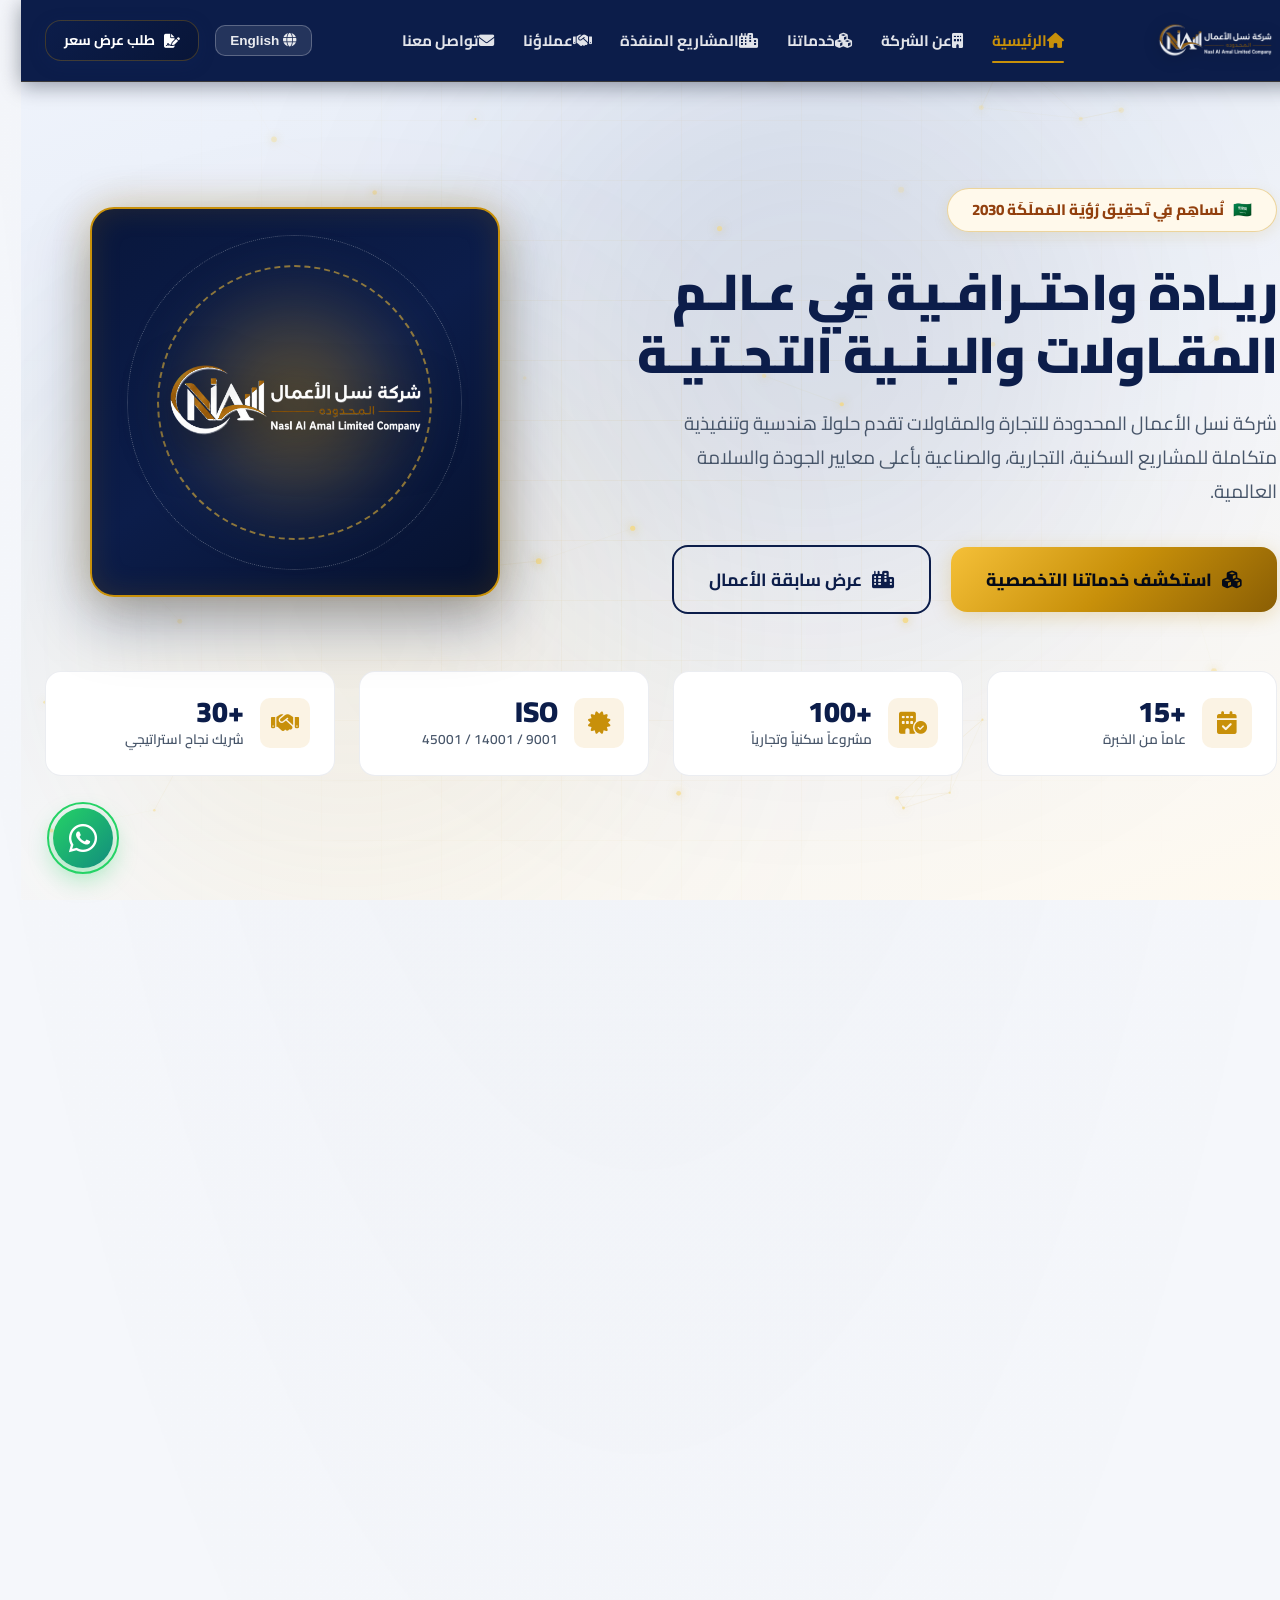
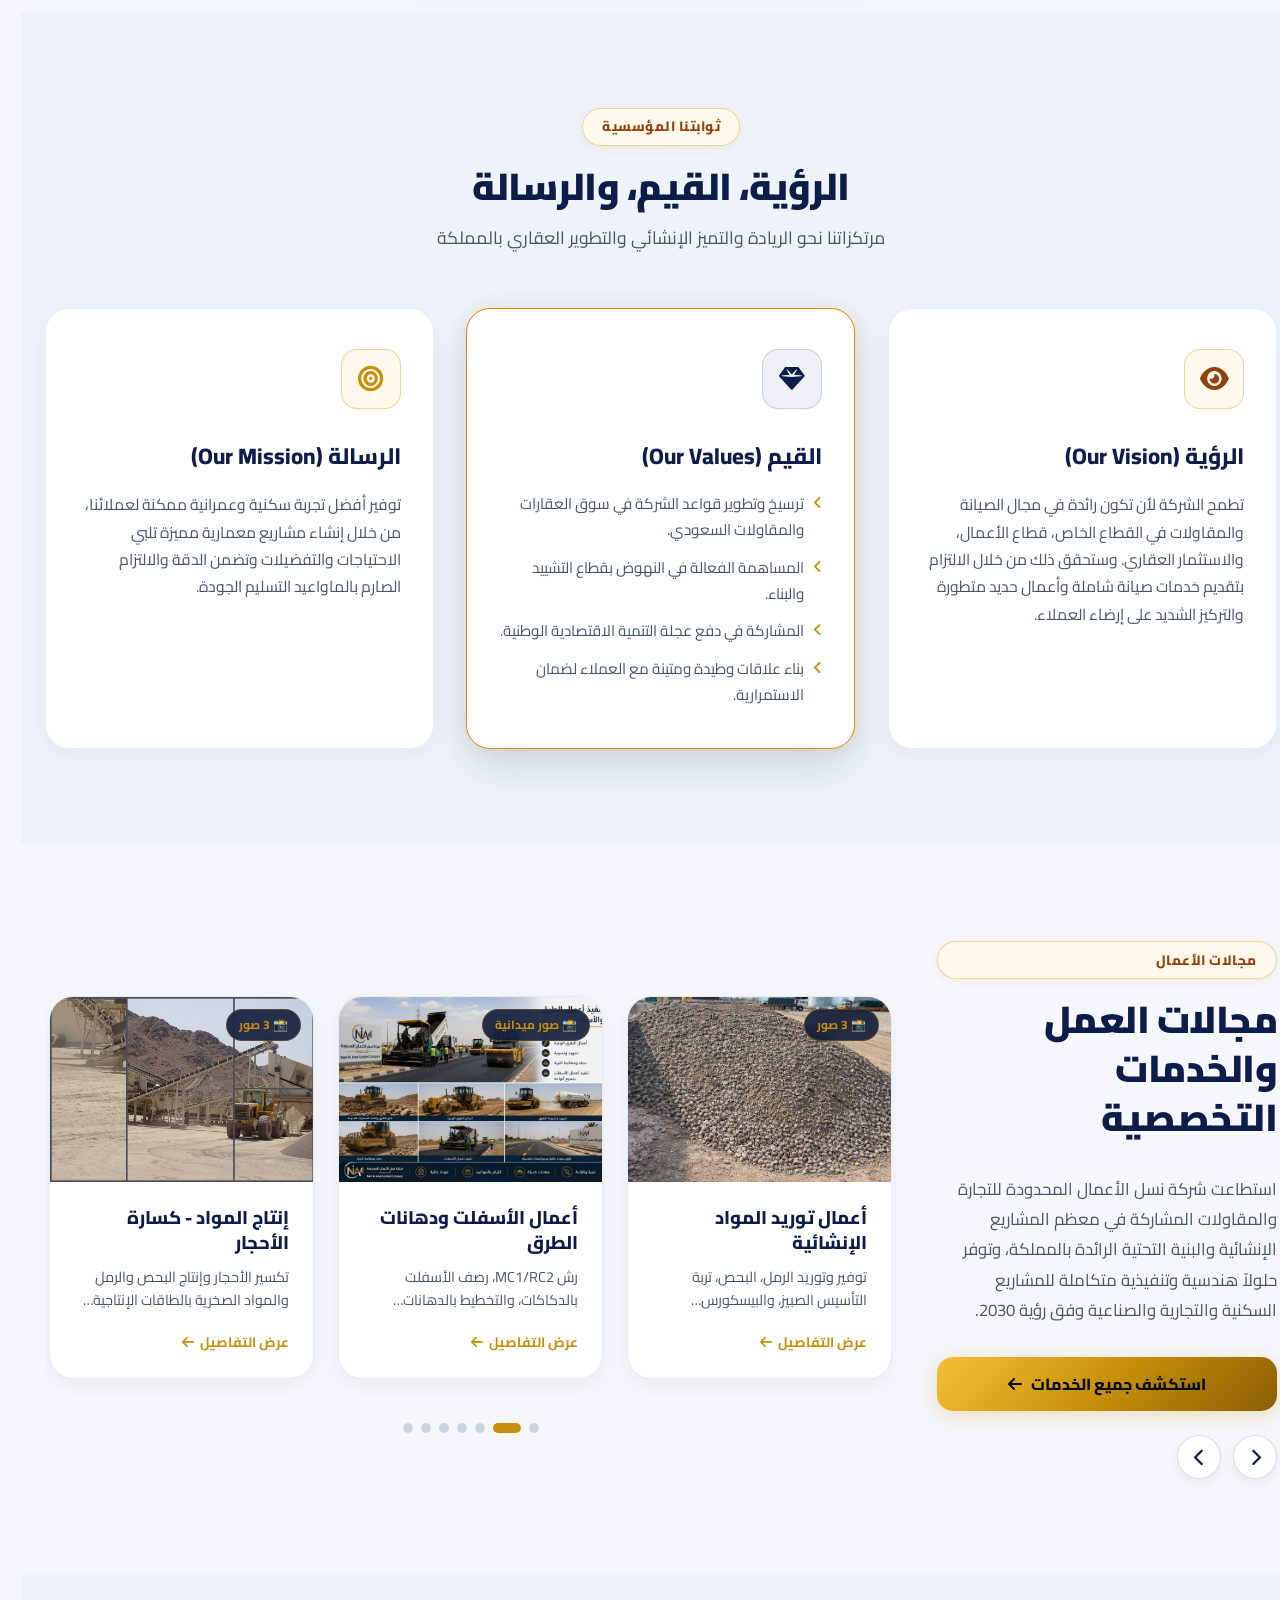
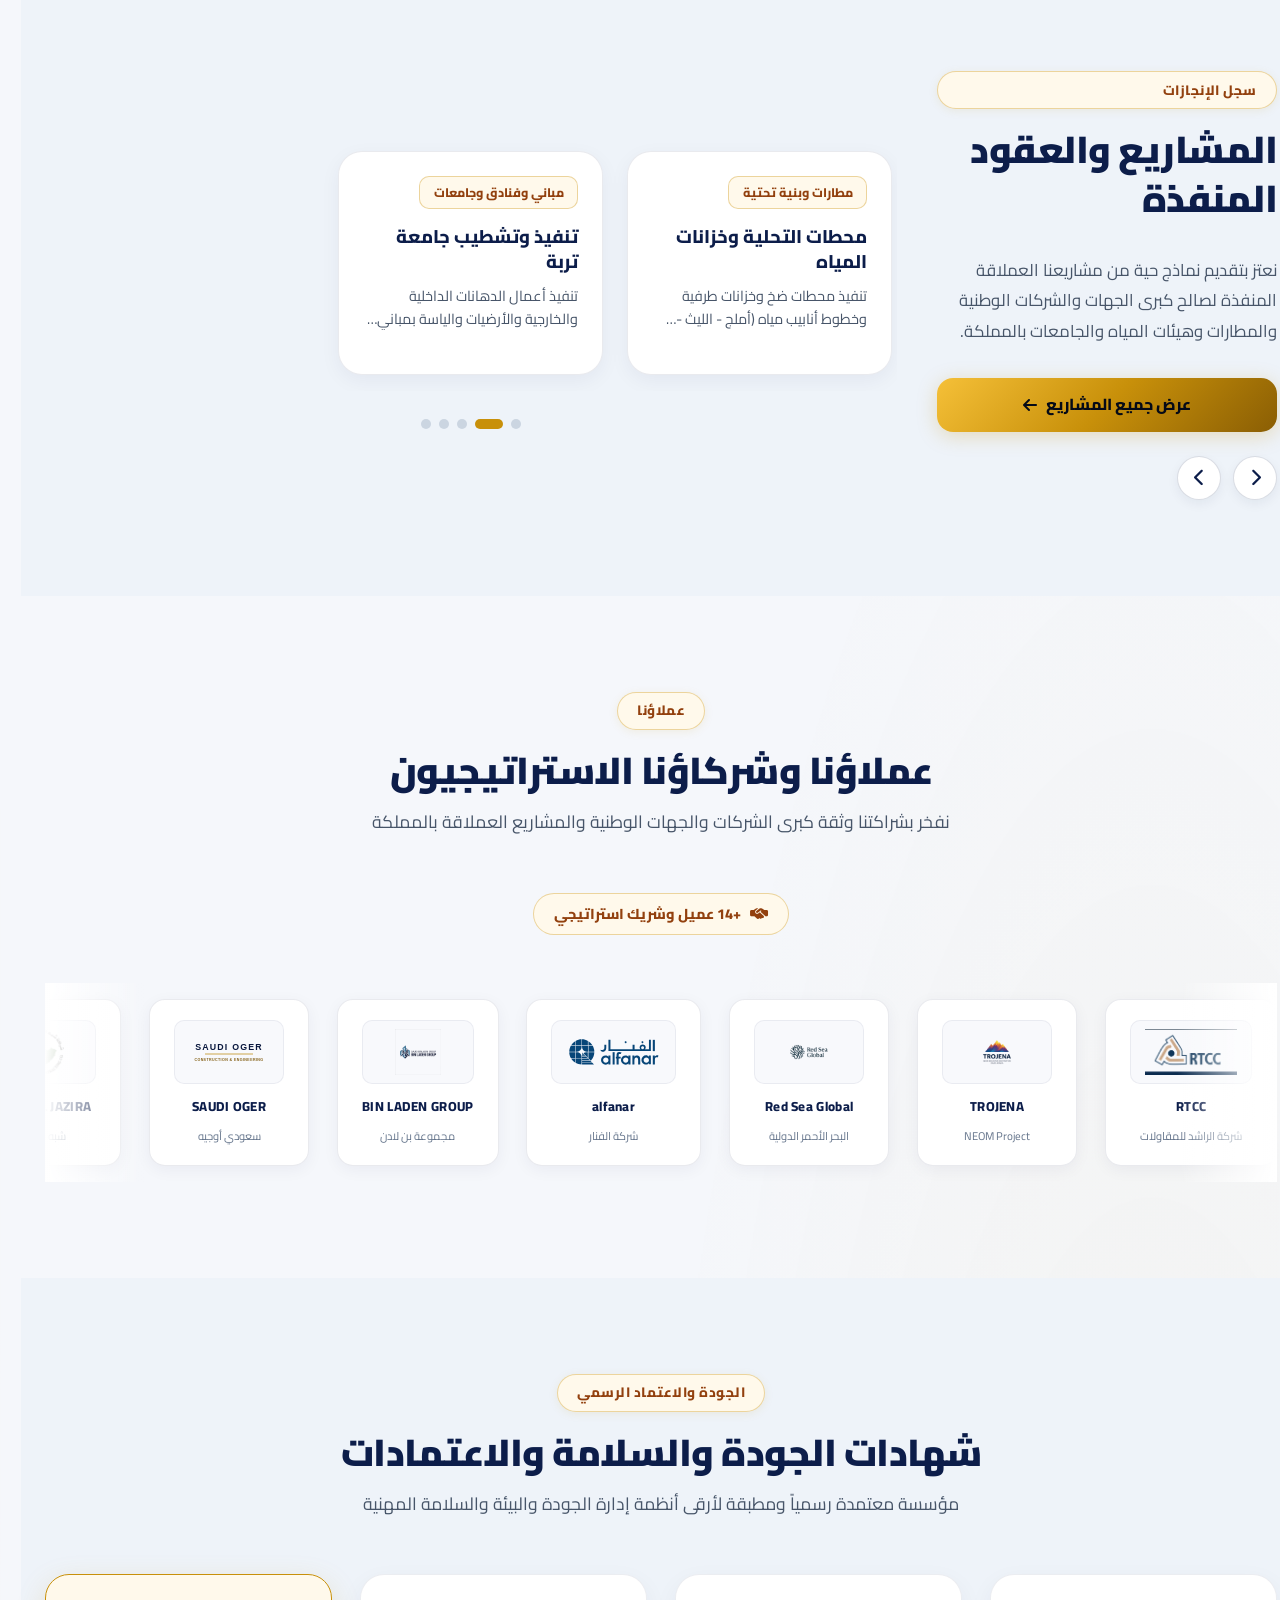
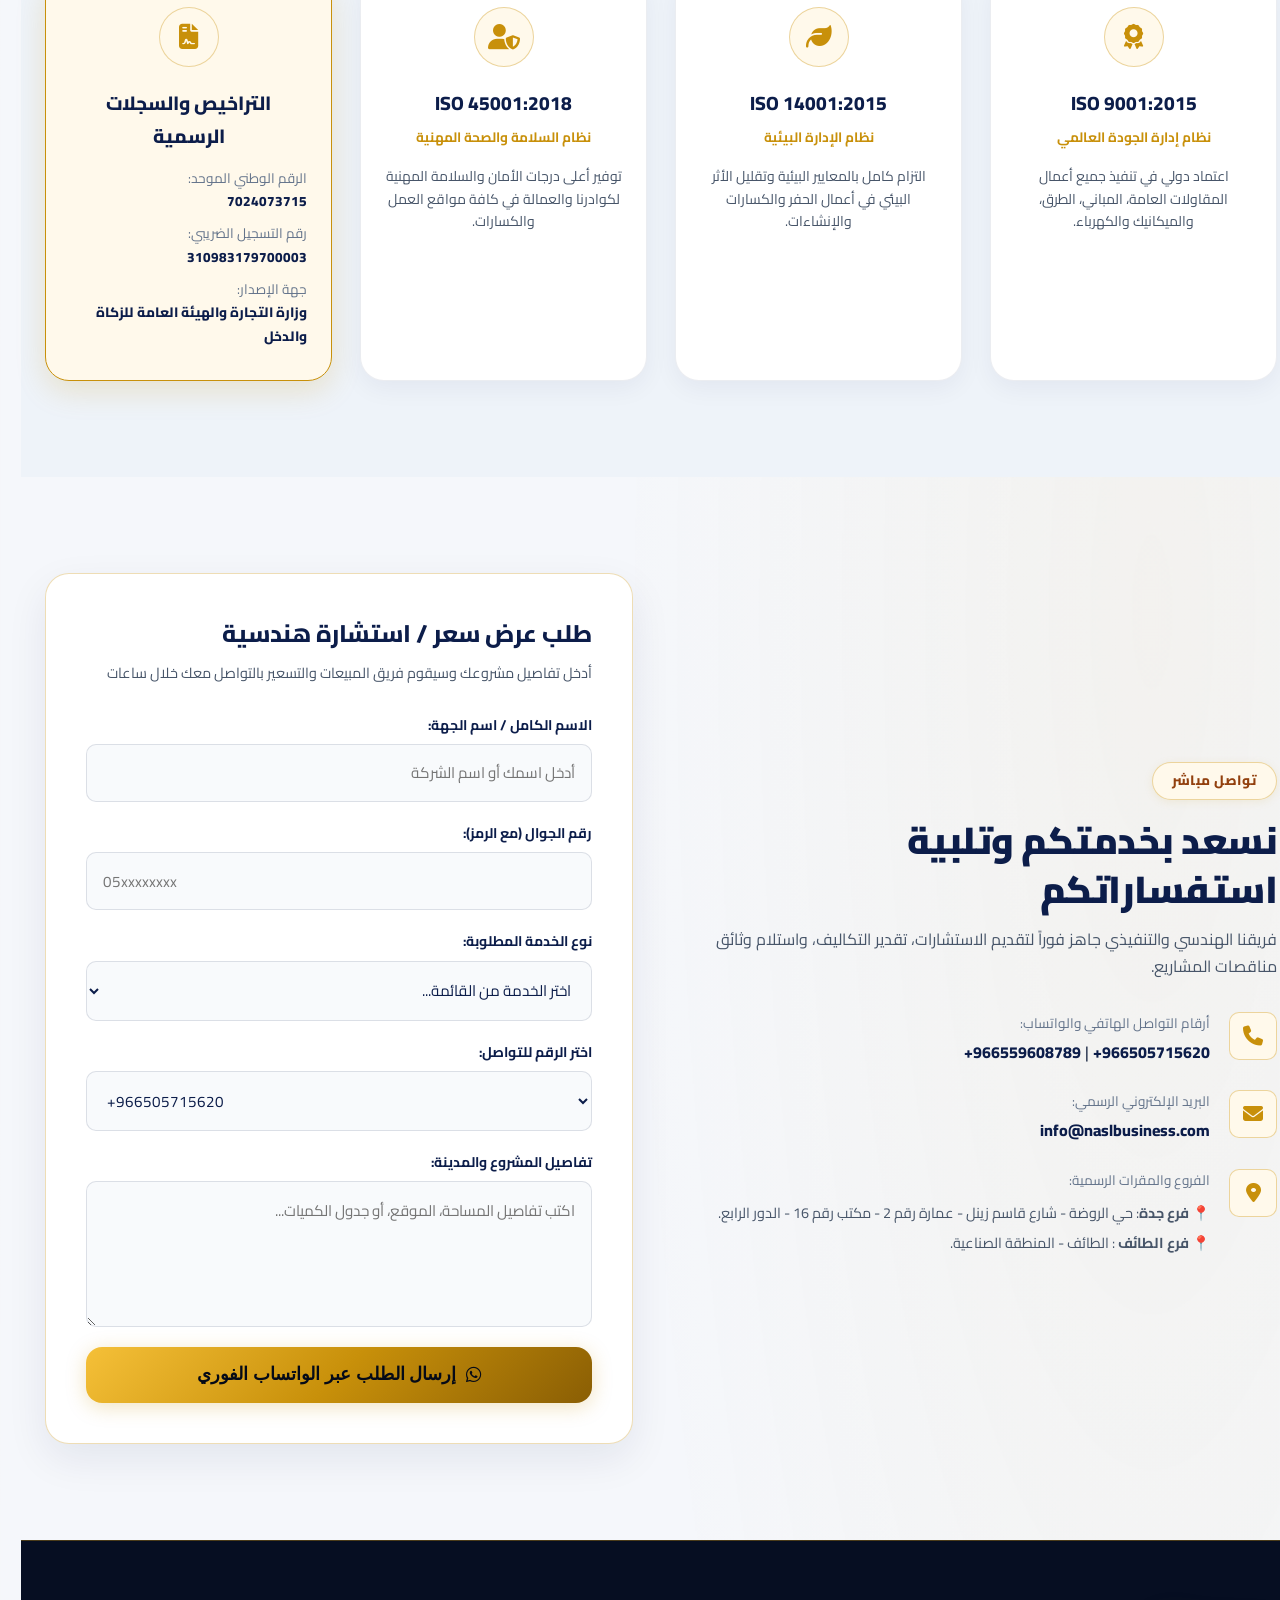
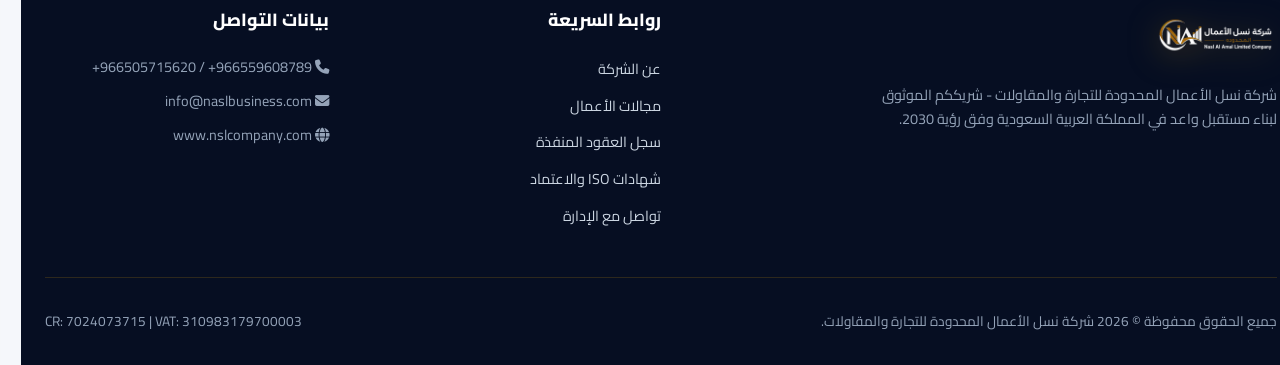
==== commit 4714ed5a: "Fix mobile nav backdrop stacking context by enclosing backdrop and drawer in header parent" ====
--- a/index.html
+++ b/index.html
@@ -13,7 +13,7 @@
     <link href="https://fonts.googleapis.com/css2?family=Cairo:wght@300;400;600;700;800;900&family=Outfit:wght@400;600;700;800&display=swap" rel="stylesheet">
     
     <!-- Custom CSS -->
-    <link rel="stylesheet" href="styles.css?v=crisp999">
+    <link rel="stylesheet" href="styles.css?v=fixstack100">
     
     <!-- FontAwesome for Icons -->
     <link rel="stylesheet" href="https://cdnjs.cloudflare.com/ajax/libs/font-awesome/6.4.0/css/all.min.css">
@@ -22,6 +22,7 @@
 
     <!-- Header / Navigation Bar -->
     <header class="site-header" id="header">
+        <div class="nav-backdrop" id="navBackdrop"></div>
         <div class="container nav-container">
             <a href="index.html" class="brand-logo" aria-label="شركة نسل الأعمال المحدودة">
                 <img src="logo.png?v=3" alt="شركة نسل الأعمال المحدودة" class="site-logo-img">
@@ -985,3 +986,4 @@
 
 
 
+
--- a/styles.css
+++ b/styles.css
@@ -2736,10 +2736,11 @@
         left: 0 !important;
         width: 100vw !important;
         height: 100vh !important;
+        height: 100dvh !important;
         background: rgba(3, 8, 22, 0.78) !important;
         backdrop-filter: blur(8px) !important;
         -webkit-backdrop-filter: blur(8px) !important;
-        z-index: 9998 !important;
+        z-index: 100 !important;
         opacity: 0;
         visibility: hidden;
         transition: opacity 0.35s ease, visibility 0.35s ease;
@@ -2827,7 +2828,7 @@
         transition: right 0.4s cubic-bezier(0.16, 1, 0.3, 1), left 0.4s cubic-bezier(0.16, 1, 0.3, 1) !important;
         border-left: 2px solid #f7d775 !important;
         box-shadow: -15px 0 50px rgba(0, 0, 0, 0.7) !important;
-        z-index: 9999 !important;
+        z-index: 500 !important;
         display: flex !important;
         flex-direction: column !important;
         justify-content: space-between !important;
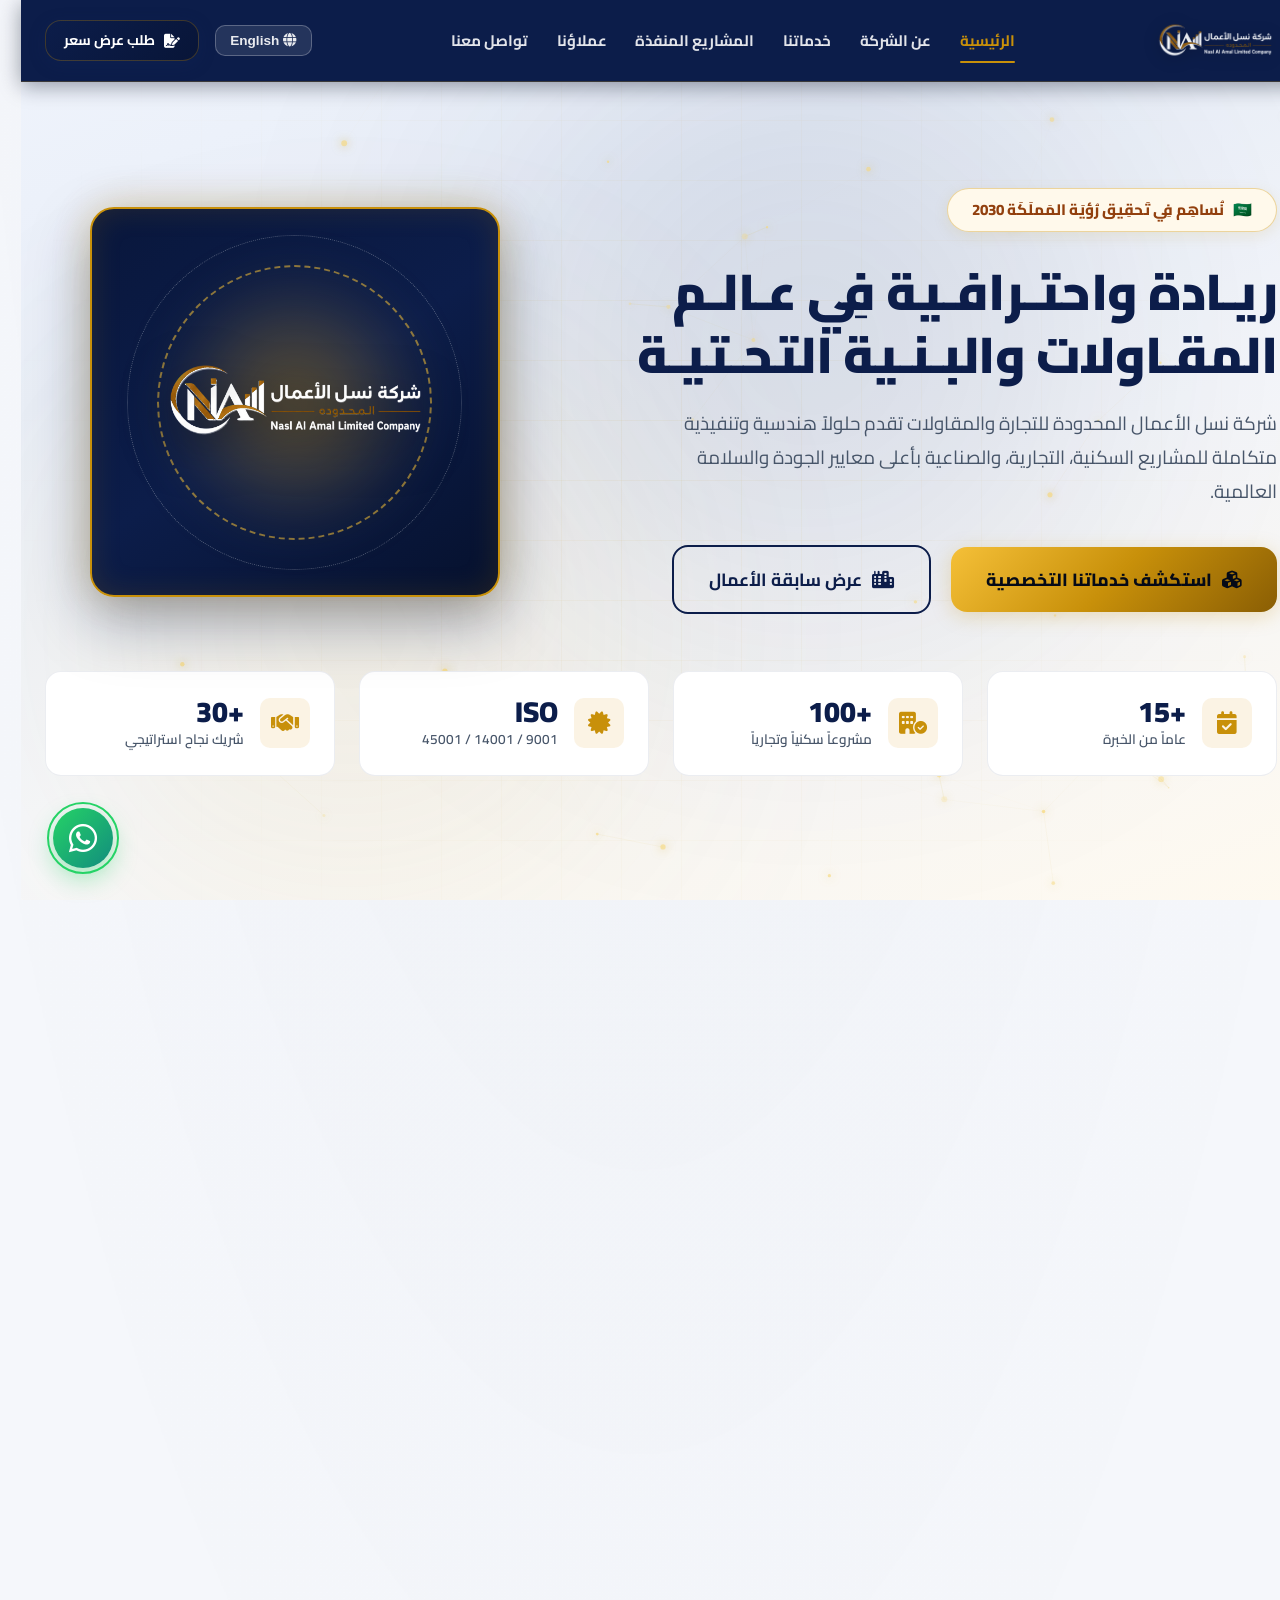
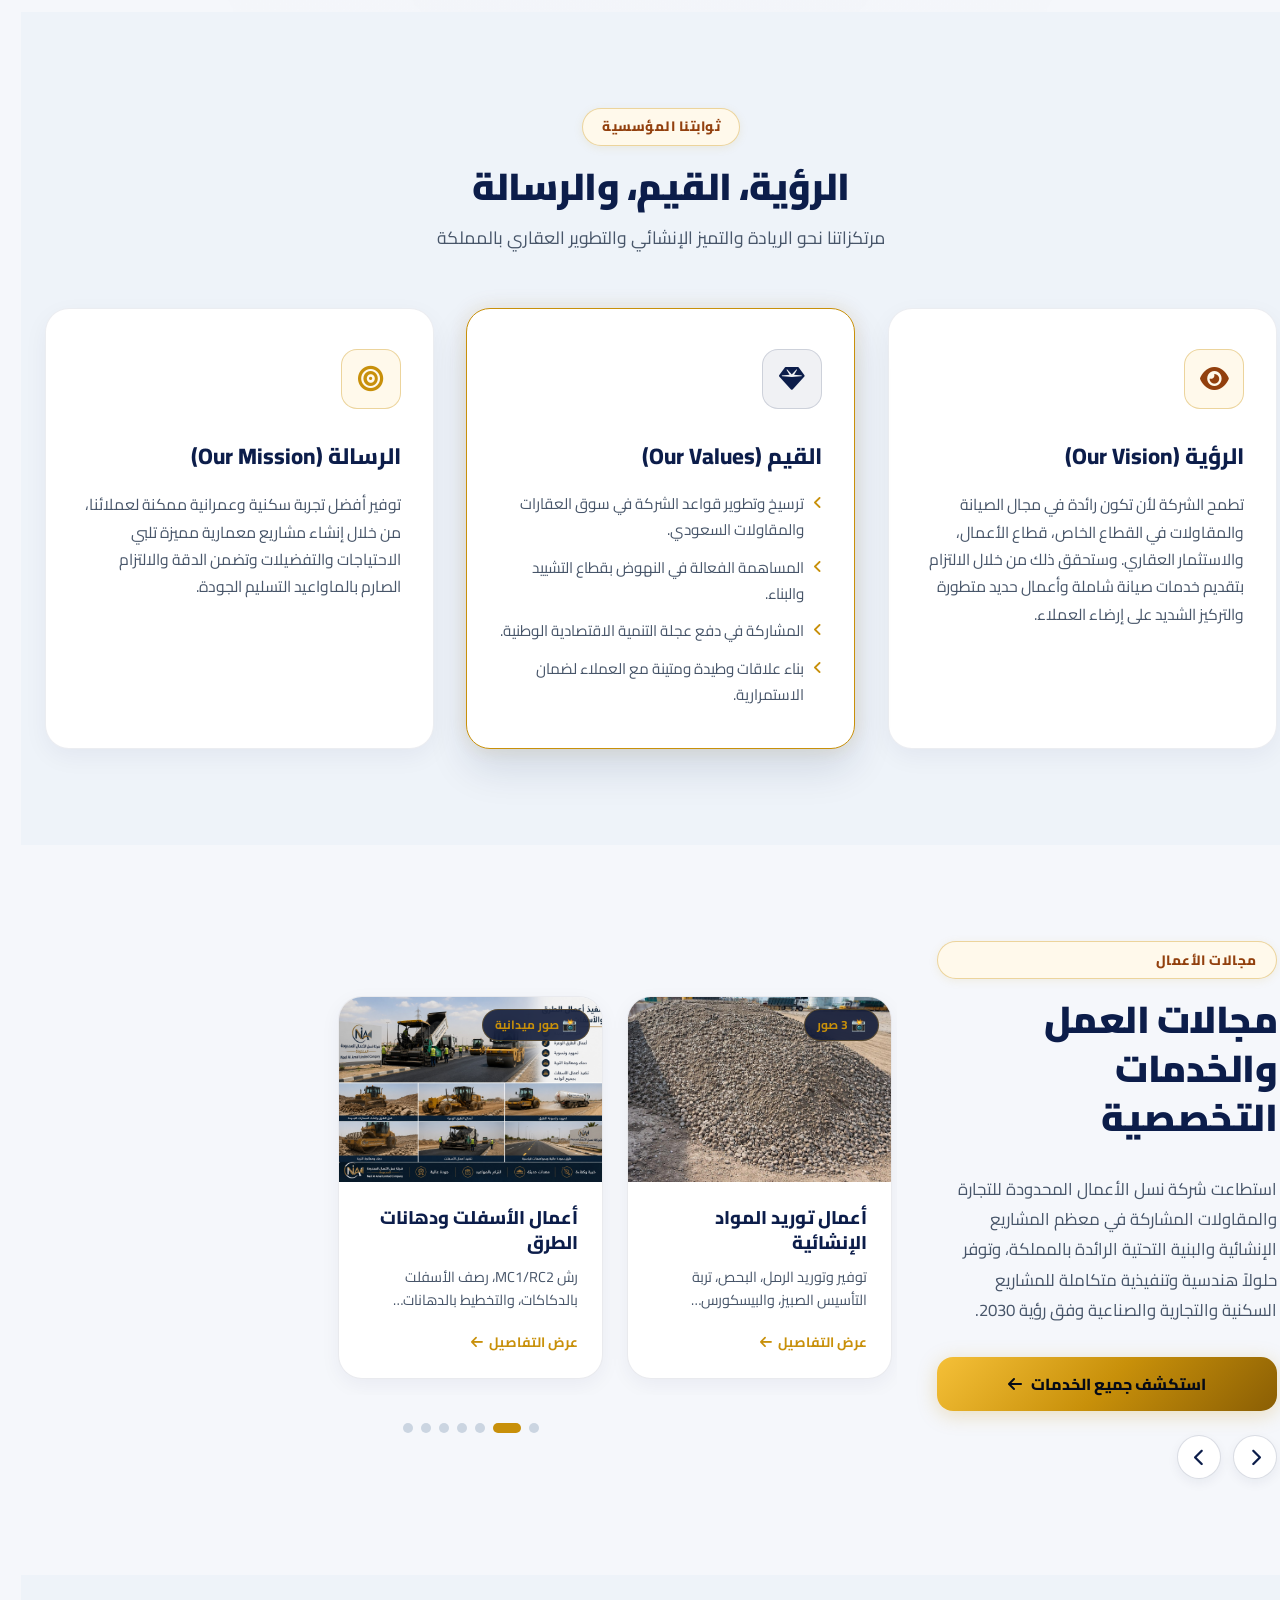
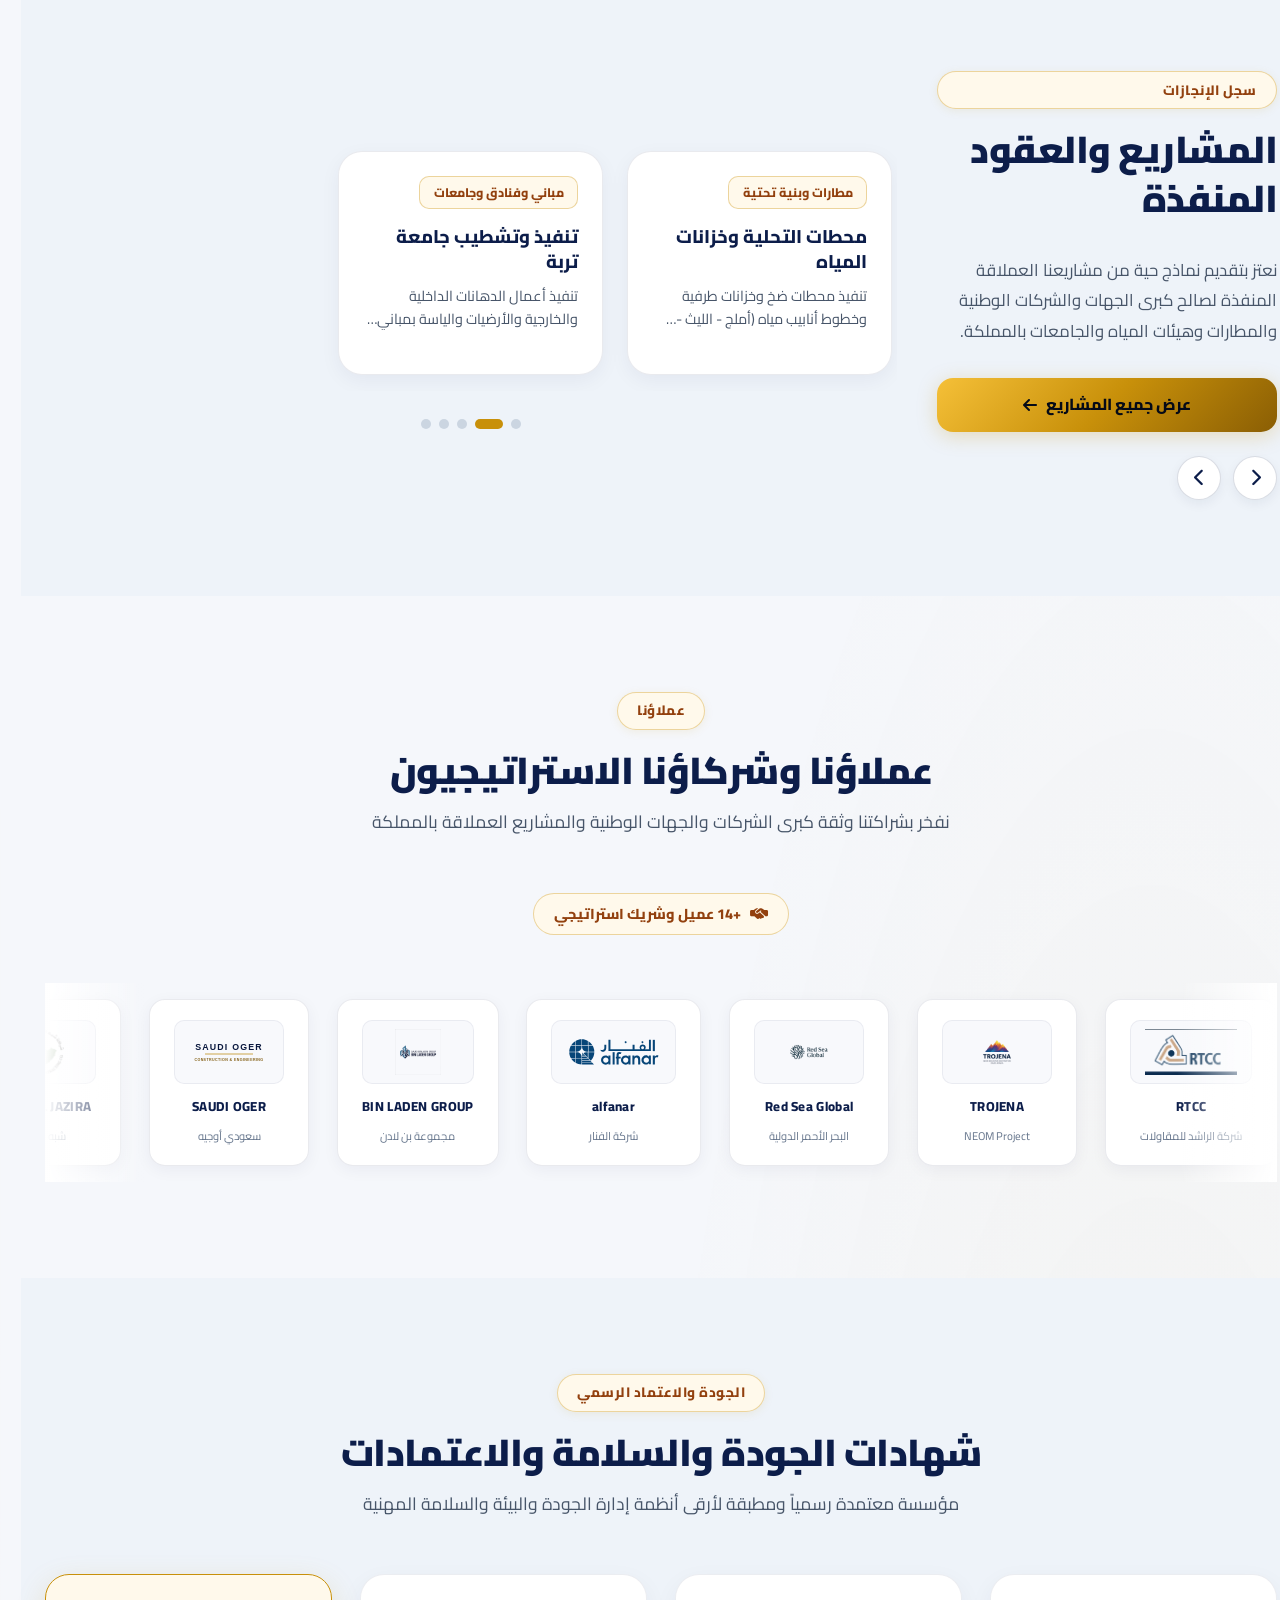
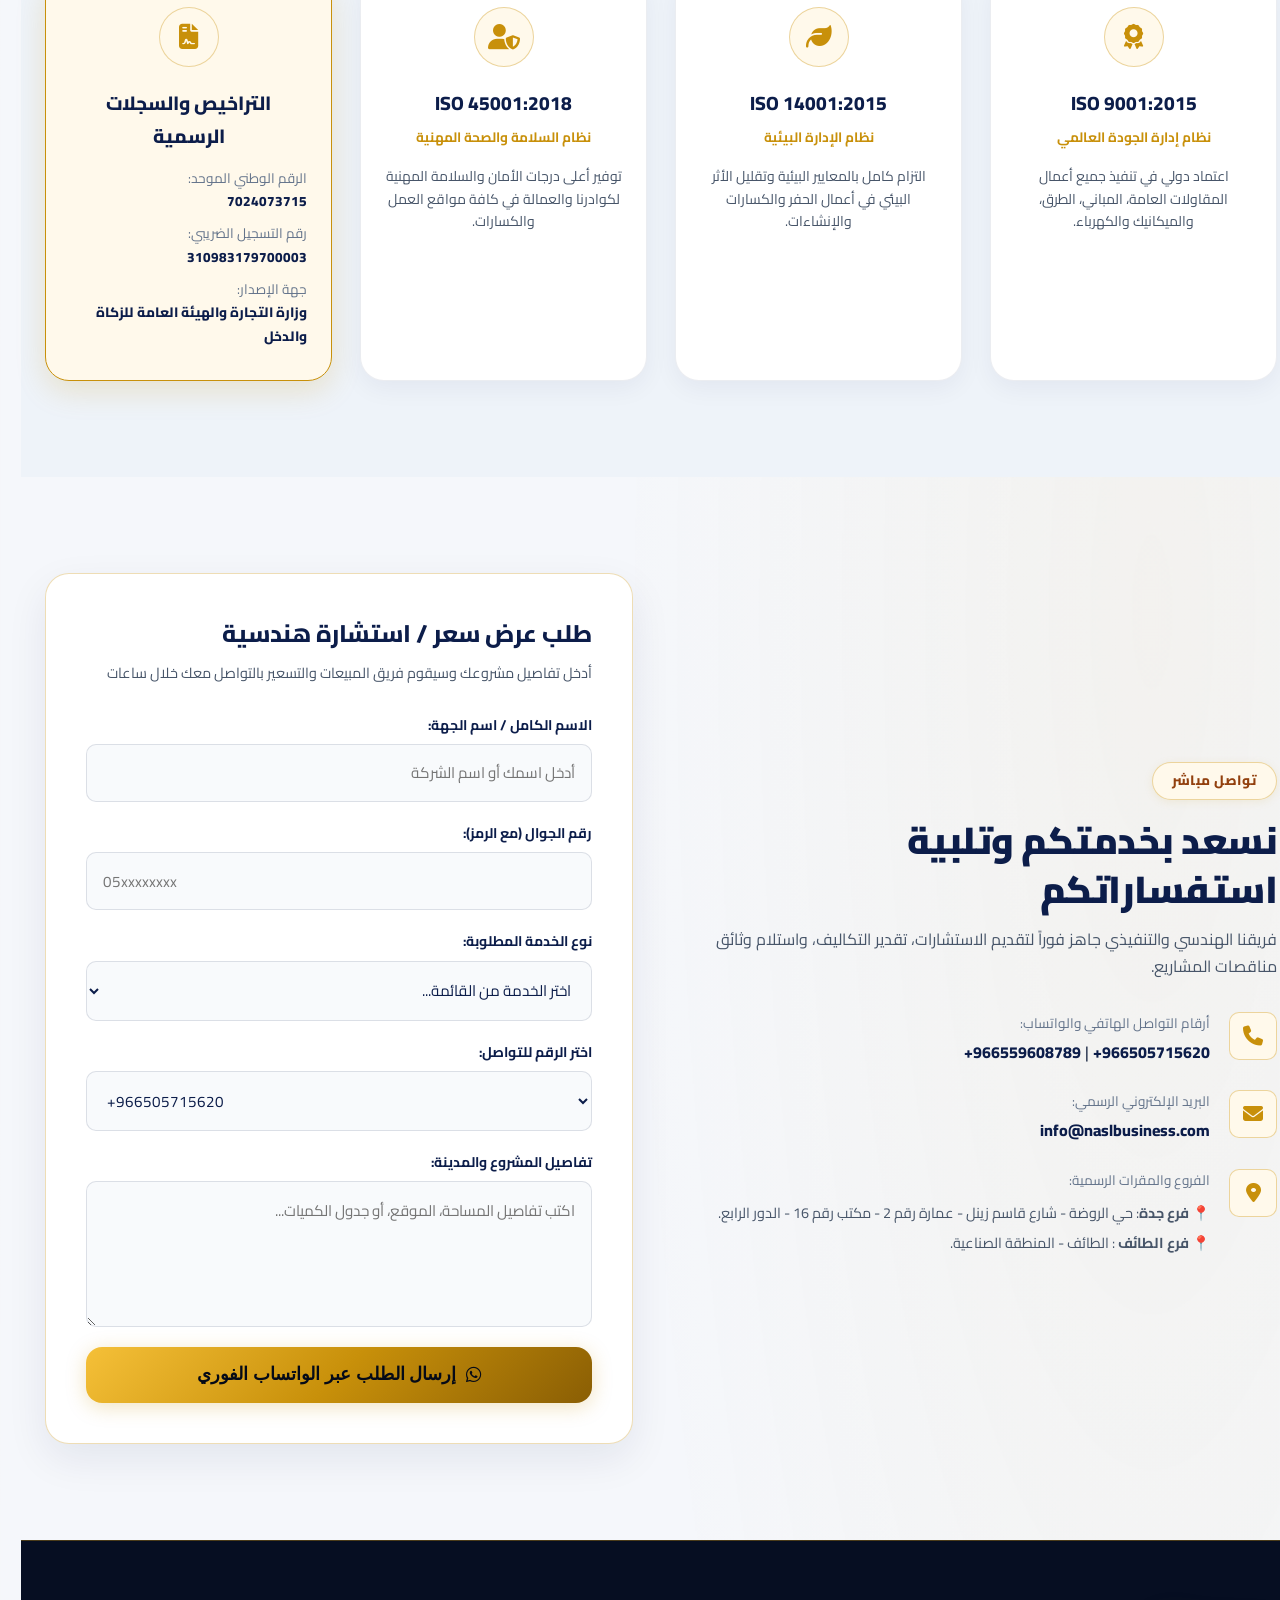
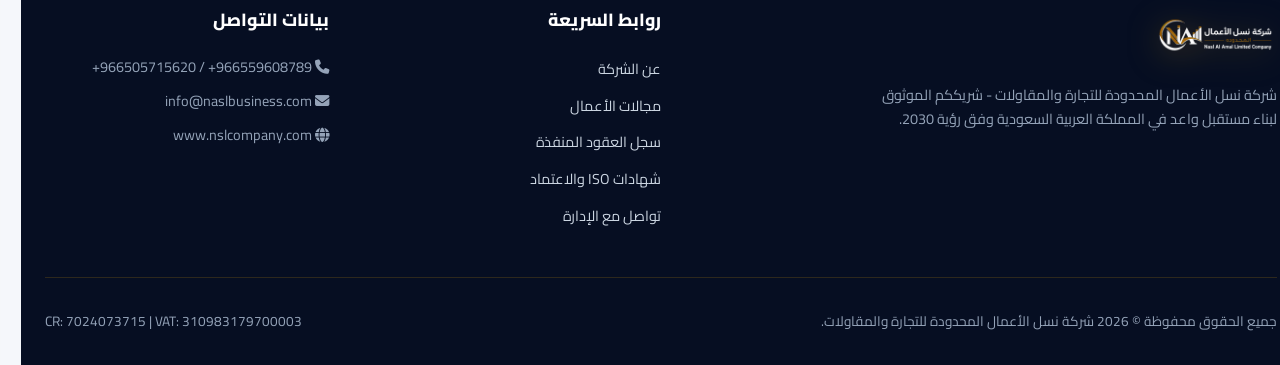
==== commit 7b831482: "Remove icons from main navigation menu items" ====
--- a/index.html
+++ b/index.html
@@ -13,7 +13,7 @@
     <link href="https://fonts.googleapis.com/css2?family=Cairo:wght@300;400;600;700;800;900&family=Outfit:wght@400;600;700;800&display=swap" rel="stylesheet">
     
     <!-- Custom CSS -->
-    <link rel="stylesheet" href="styles.css?v=fixstack100">
+    <link rel="stylesheet" href="styles.css?v=noicons100">
     
     <!-- FontAwesome for Icons -->
     <link rel="stylesheet" href="https://cdnjs.cloudflare.com/ajax/libs/font-awesome/6.4.0/css/all.min.css">
@@ -43,12 +43,12 @@
                 </div>
 
                 <ul>
-                    <li><a href="index.html" class="nav-link active"><i class="fa-solid fa-house nav-icon"></i><span class="nav-text" data-ar="الرئيسية" data-en="Home">الرئيسية</span></a></li>
-                    <li><a href="about.html" class="nav-link"><i class="fa-solid fa-building nav-icon"></i><span class="nav-text" data-ar="عن الشركة" data-en="About Us">عن الشركة</span></a></li>
-                    <li><a href="services.html" class="nav-link"><i class="fa-solid fa-cubes nav-icon"></i><span class="nav-text" data-ar="خدماتنا" data-en="Services">خدماتنا</span></a></li>
-                    <li><a href="projects.html" class="nav-link"><i class="fa-solid fa-city nav-icon"></i><span class="nav-text" data-ar="المشاريع المنفذة" data-en="Projects">المشاريع المنفذة</span></a></li>
-                    <li><a href="index.html#partners" class="nav-link"><i class="fa-solid fa-handshake nav-icon"></i><span class="nav-text" data-ar="عملاؤنا" data-en="Our Clients">عملاؤنا</span></a></li>
-                    <li><a href="contact.html" class="nav-link"><i class="fa-solid fa-envelope nav-icon"></i><span class="nav-text" data-ar="تواصل معنا" data-en="Contact Us">تواصل معنا</span></a></li>
+                    <li><a href="index.html" class="nav-link active"><span class="nav-text" data-ar="الرئيسية" data-en="Home">الرئيسية</span></a></li>
+                    <li><a href="about.html" class="nav-link"><span class="nav-text" data-ar="عن الشركة" data-en="About Us">عن الشركة</span></a></li>
+                    <li><a href="services.html" class="nav-link"><span class="nav-text" data-ar="خدماتنا" data-en="Services">خدماتنا</span></a></li>
+                    <li><a href="projects.html" class="nav-link"><span class="nav-text" data-ar="المشاريع المنفذة" data-en="Projects">المشاريع المنفذة</span></a></li>
+                    <li><a href="index.html#partners" class="nav-link"><span class="nav-text" data-ar="عملاؤنا" data-en="Our Clients">عملاؤنا</span></a></li>
+                    <li><a href="contact.html" class="nav-link"><span class="nav-text" data-ar="تواصل معنا" data-en="Contact Us">تواصل معنا</span></a></li>
                 </ul>
 
                 <div class="mobile-nav-footer">
@@ -987,3 +987,4 @@
 
 
 
+
--- a/styles.css
+++ b/styles.css
@@ -400,7 +400,7 @@
 }
 
 .nav-icon {
-    display: none;
+    display: none !important;
 }
 
 .main-nav ul {
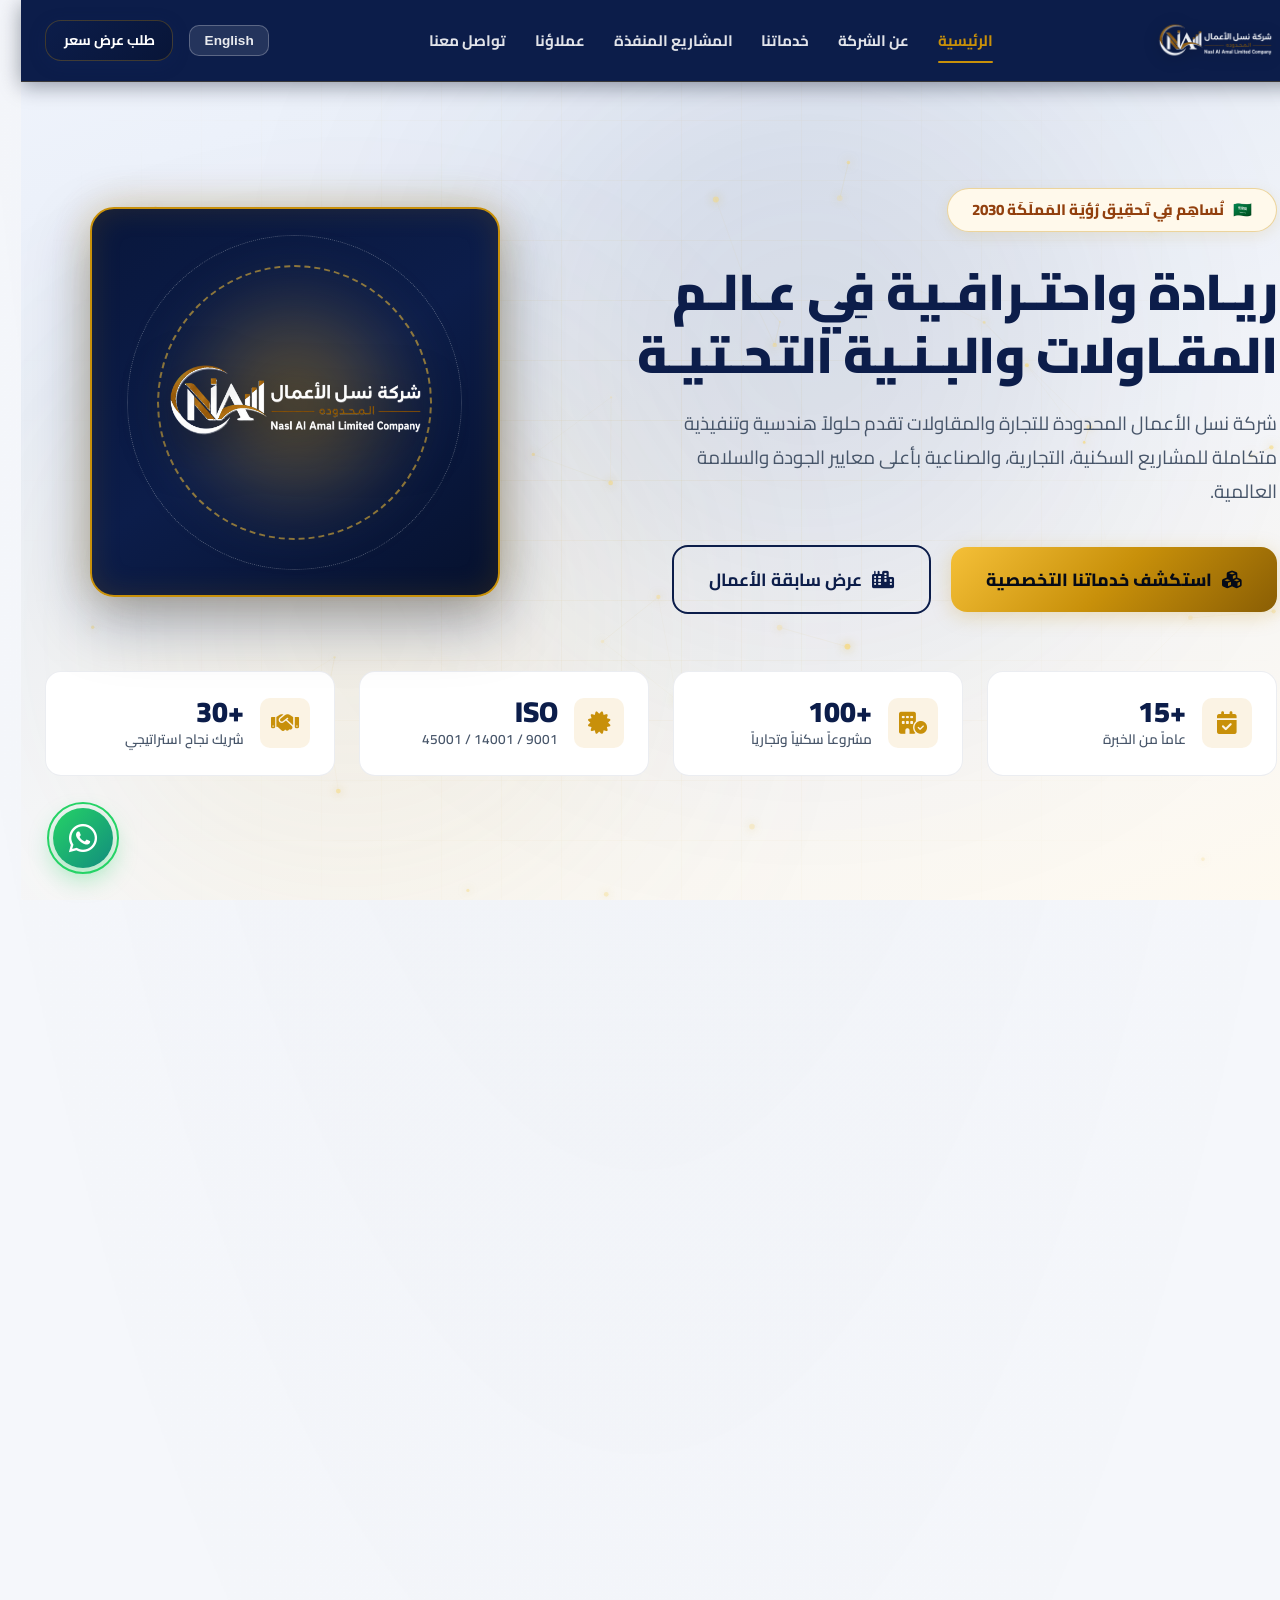
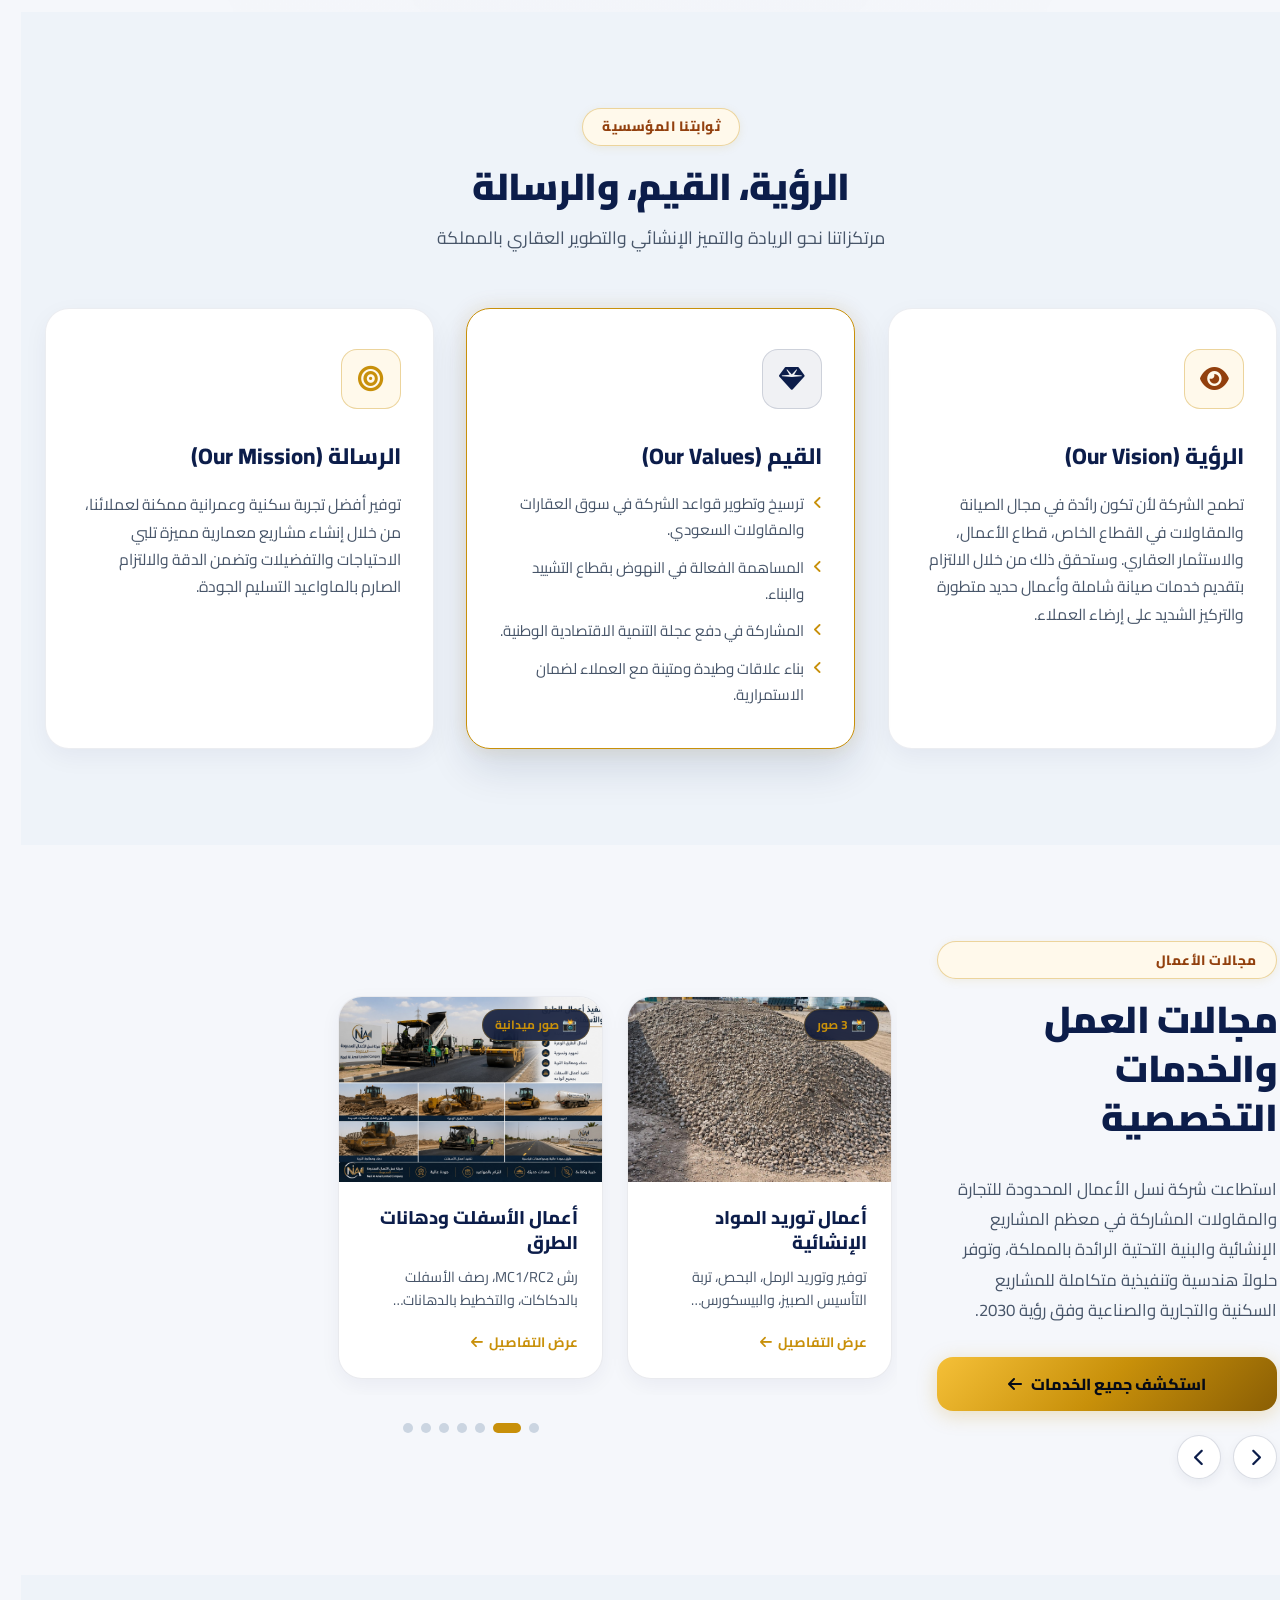
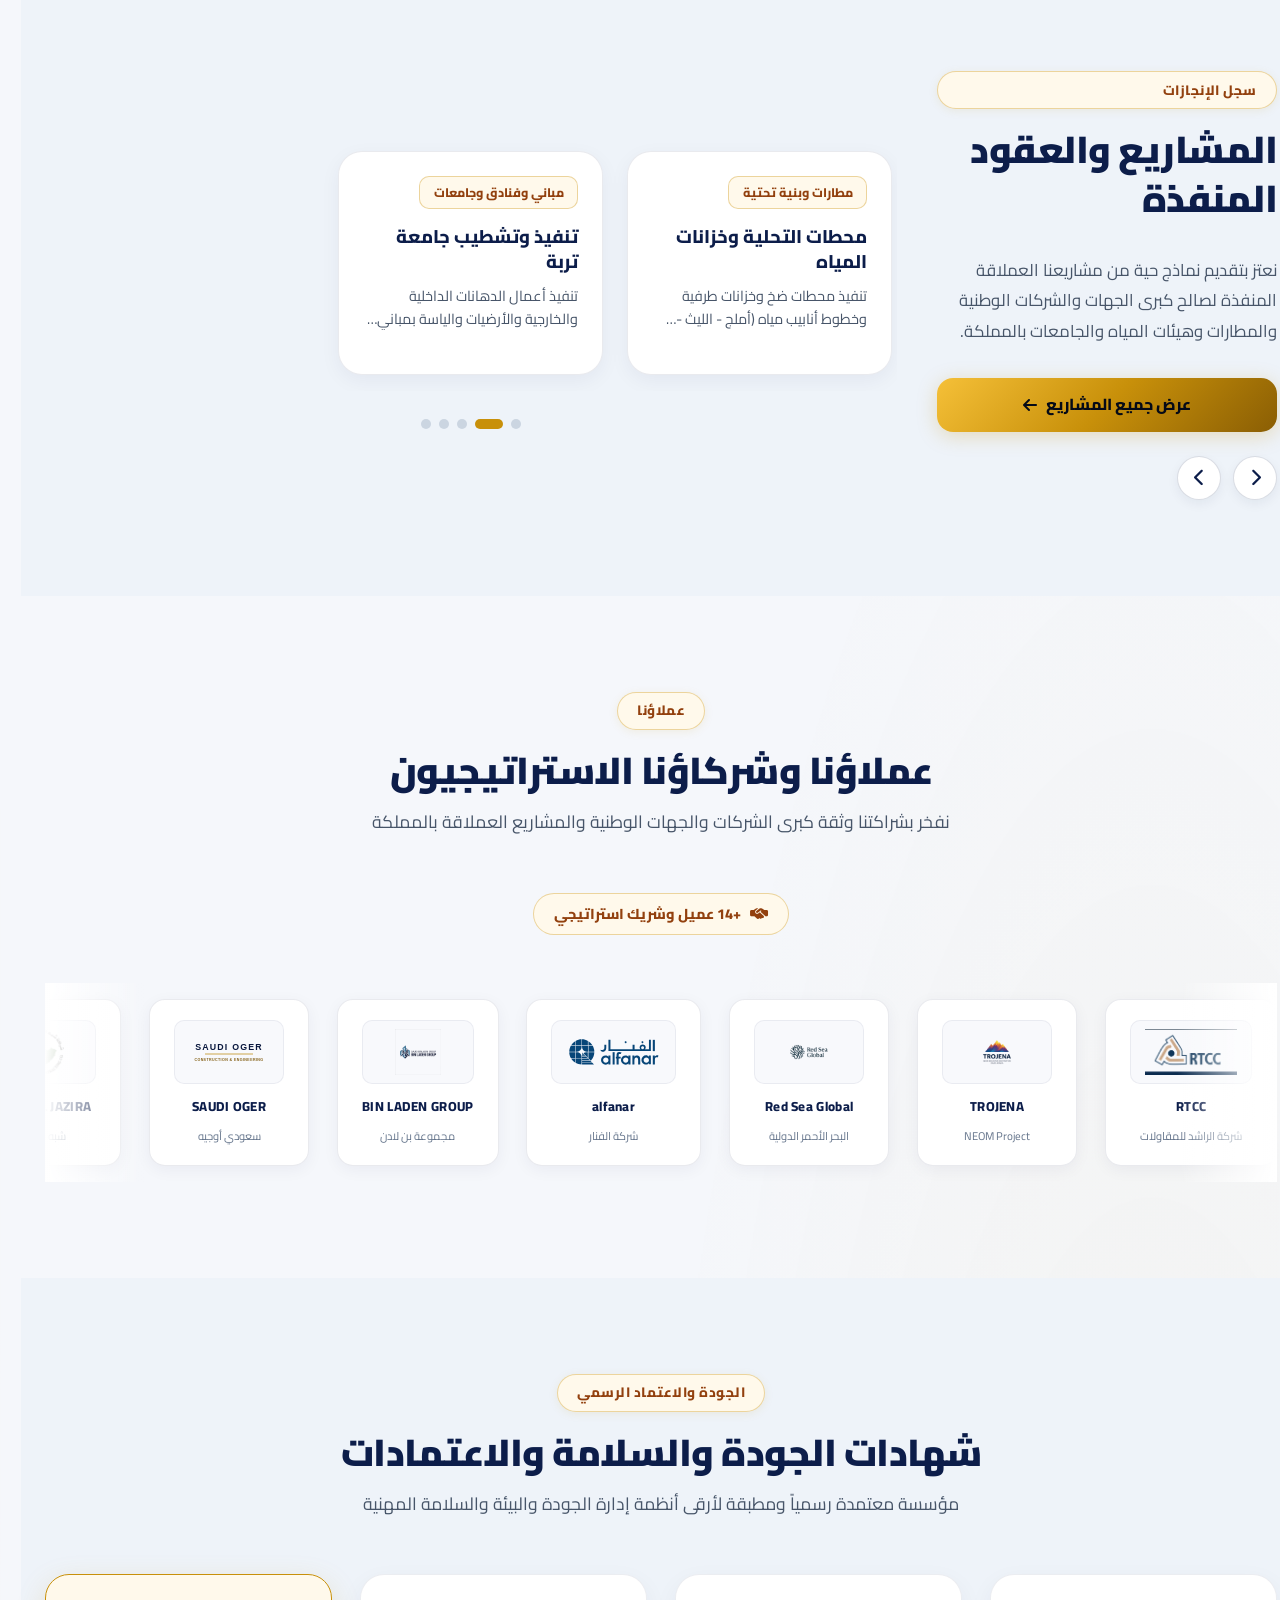
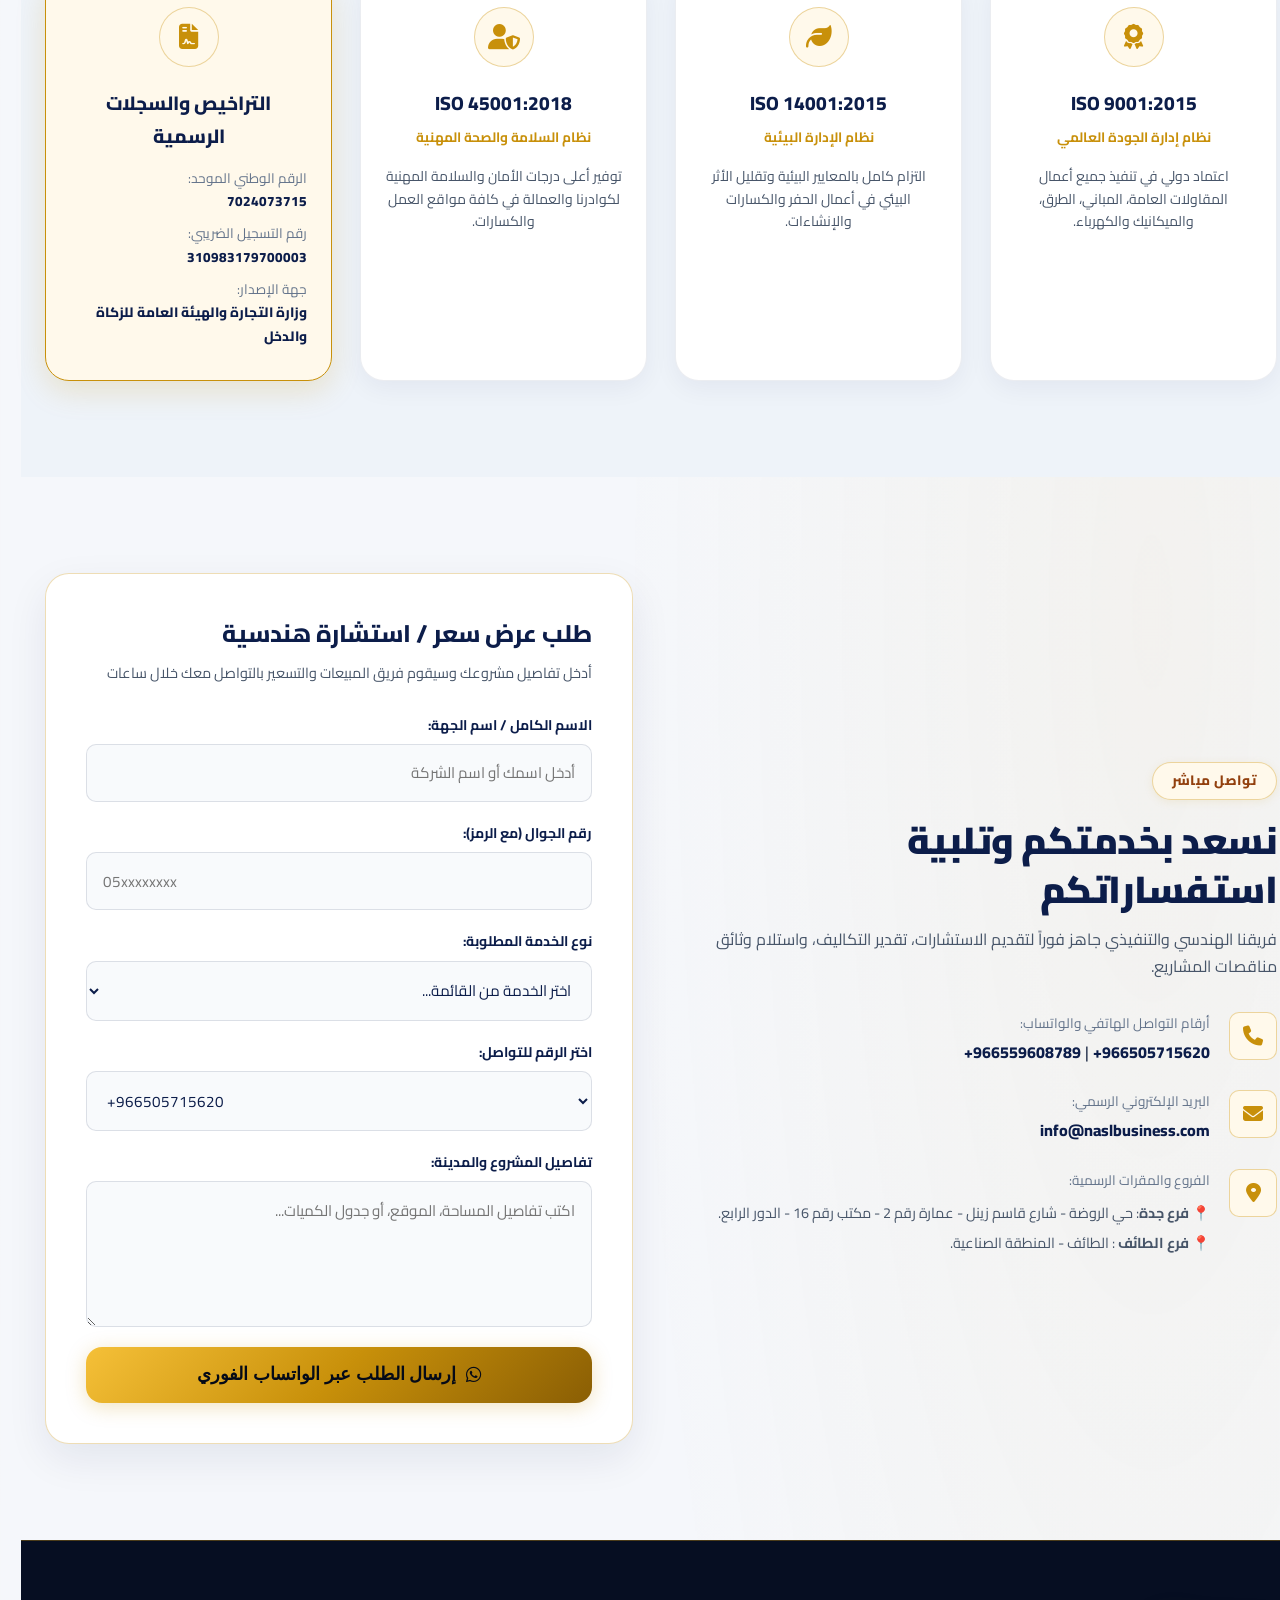
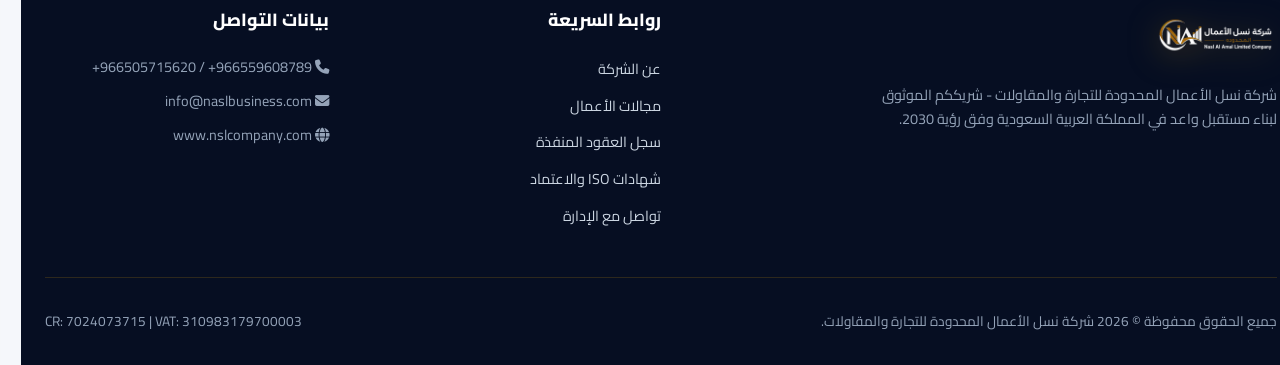
==== commit b59264be: "Remove all icons from top header actions and nav items for clean text design" ====
--- a/index.html
+++ b/index.html
@@ -13,7 +13,7 @@
     <link href="https://fonts.googleapis.com/css2?family=Cairo:wght@300;400;600;700;800;900&family=Outfit:wght@400;600;700;800&display=swap" rel="stylesheet">
     
     <!-- Custom CSS -->
-    <link rel="stylesheet" href="styles.css?v=noicons100">
+    <link rel="stylesheet" href="styles.css?v=allnoicons200">
     
     <!-- FontAwesome for Icons -->
     <link rel="stylesheet" href="https://cdnjs.cloudflare.com/ajax/libs/font-awesome/6.4.0/css/all.min.css">
@@ -53,7 +53,7 @@
 
                 <div class="mobile-nav-footer">
                     <a href="contact.html" class="btn btn-gold btn-block btn-glow">
-                        <i class="fa-solid fa-file-signature"></i> <span data-ar="طلب عرض سعر" data-en="Request Quote">طلب عرض سعر</span>
+                        <span data-ar="طلب عرض سعر" data-en="Request Quote">طلب عرض سعر</span>
                     </a>
                     <div class="mobile-nav-contact">
                         <a href="https://api.whatsapp.com/send?phone=966505715620" target="_blank" rel="noopener noreferrer" dir="ltr">
@@ -65,10 +65,10 @@
 
             <div class="header-actions">
                 <button class="lang-toggle-btn" id="langToggle" aria-label="Toggle Language">
-                    <i class="fa-solid me-1 fa-globe"></i> <span id="langText">English</span>
+                    <span id="langText">English</span>
                 </button>
                 <a href="contact.html" class="btn btn-primary btn-sm btn-glow header-quote-btn" data-ar="طلب عرض سعر" data-en="Request Quote">
-                    <i class="fa-solid fa-file-signature"></i> <span>طلب عرض سعر</span>
+                    <span>طلب عرض سعر</span>
                 </a>
                 <button class="mobile-toggle" id="mobileToggle" aria-label="Open Menu">
                     <i class="fa-solid fa-bars"></i>
@@ -988,3 +988,4 @@
 
 
 
+
--- a/styles.css
+++ b/styles.css
@@ -399,6 +399,8 @@
     display: none;
 }
 
+.site-header i.fa-solid:not(.fa-bars):not(.fa-xmark),
+.site-header i.fa-regular,
 .nav-icon {
     display: none !important;
 }
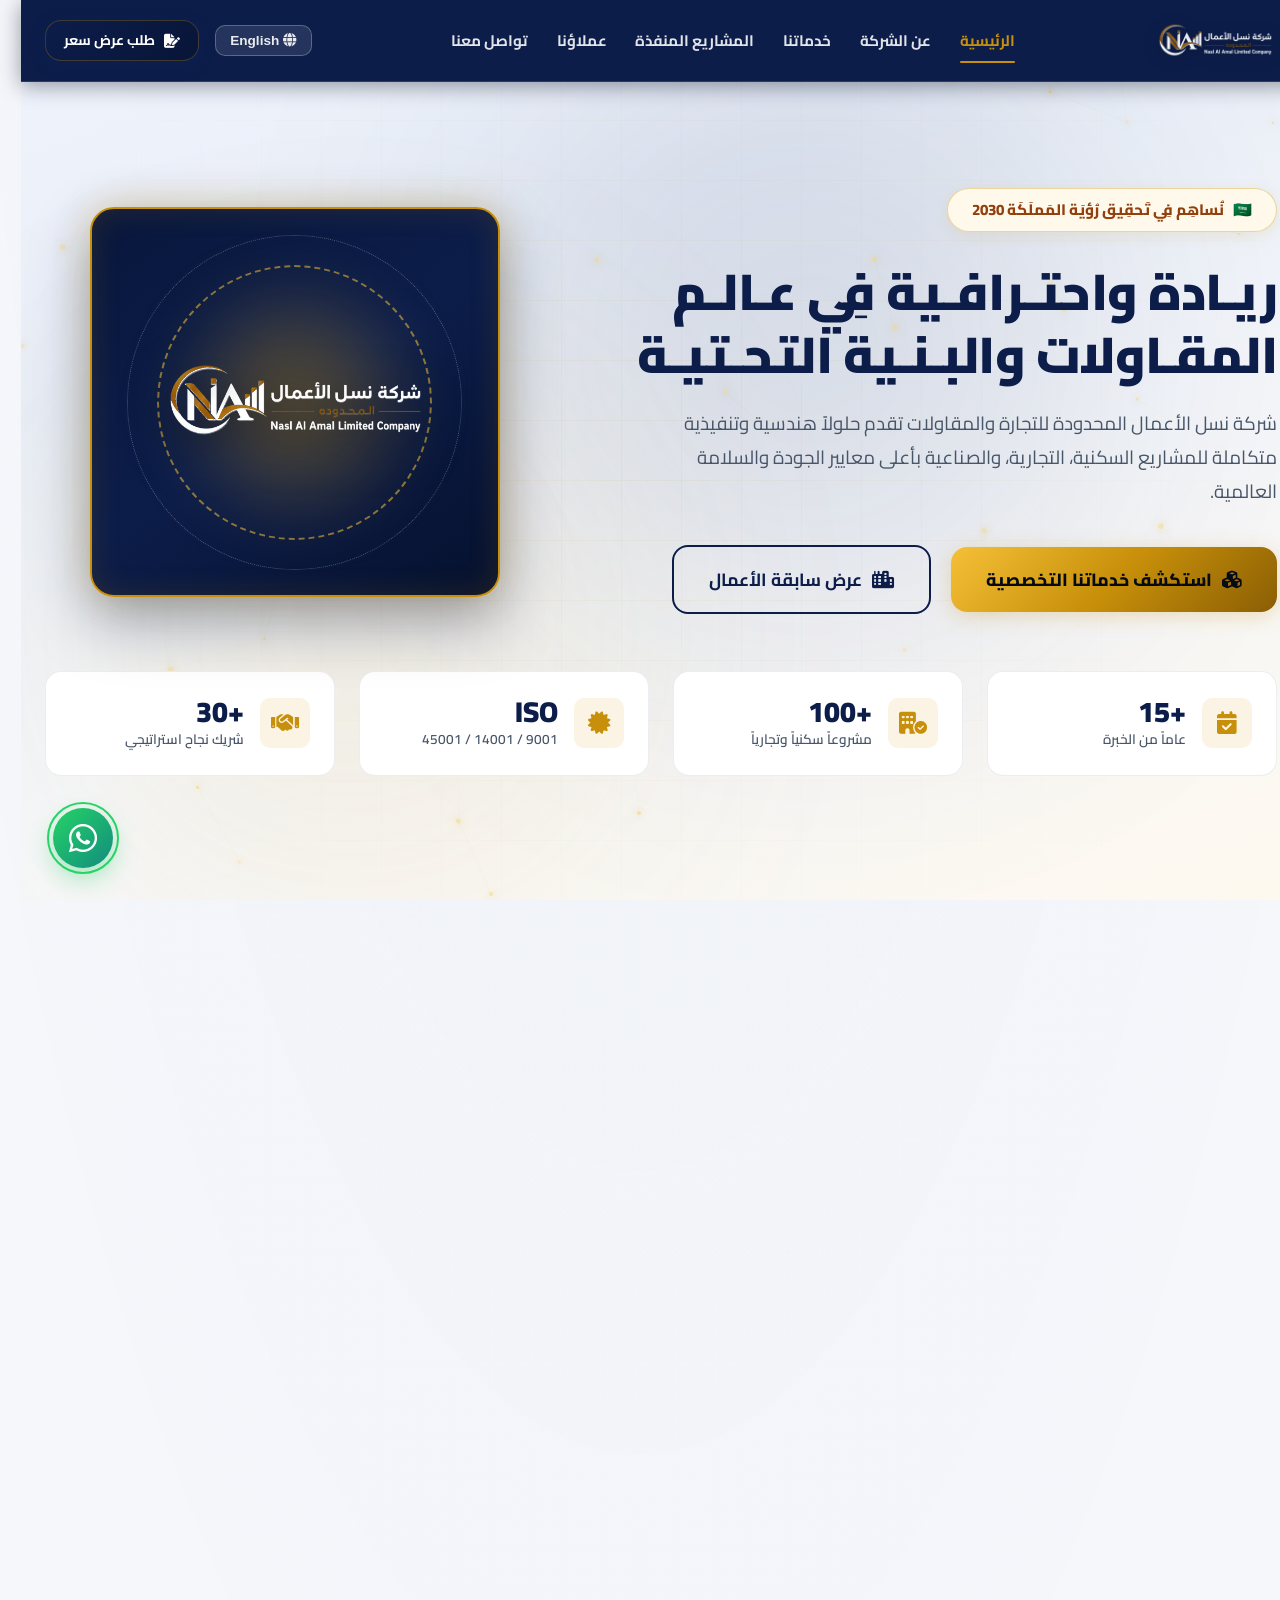
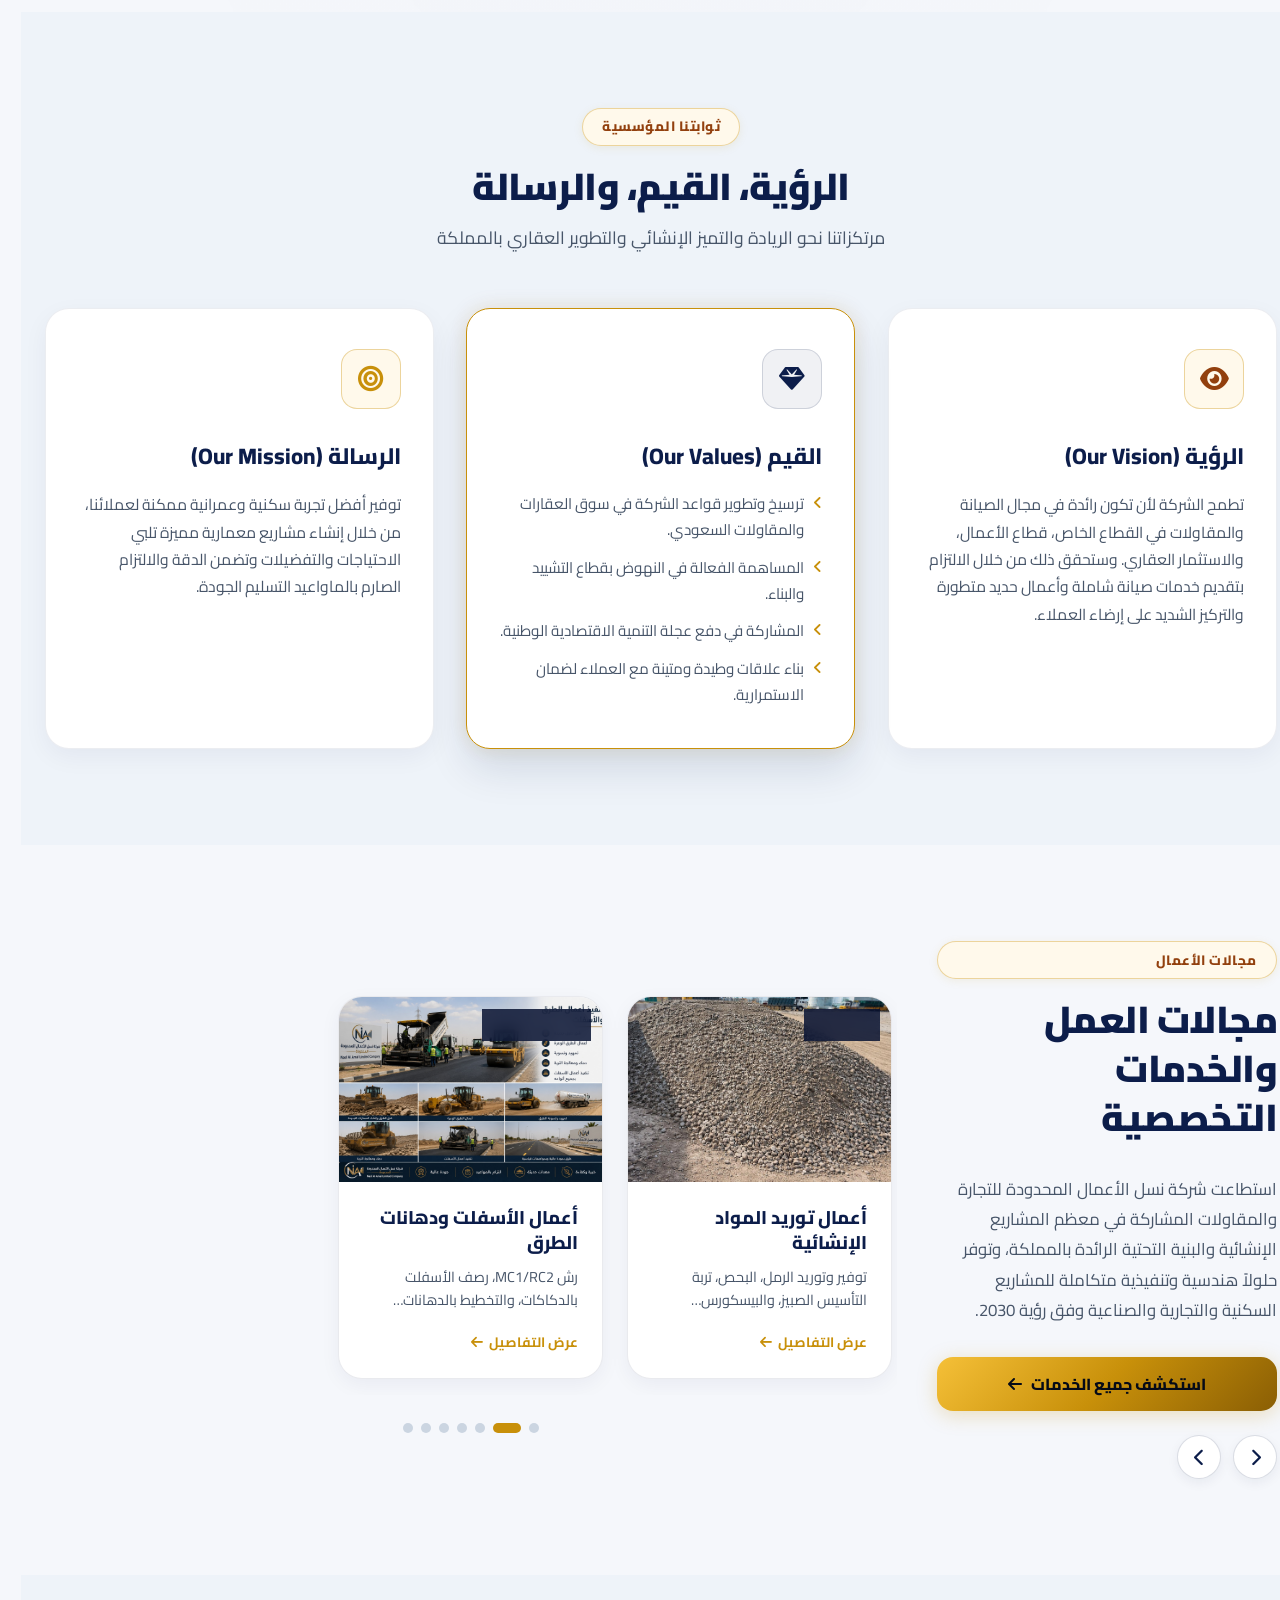
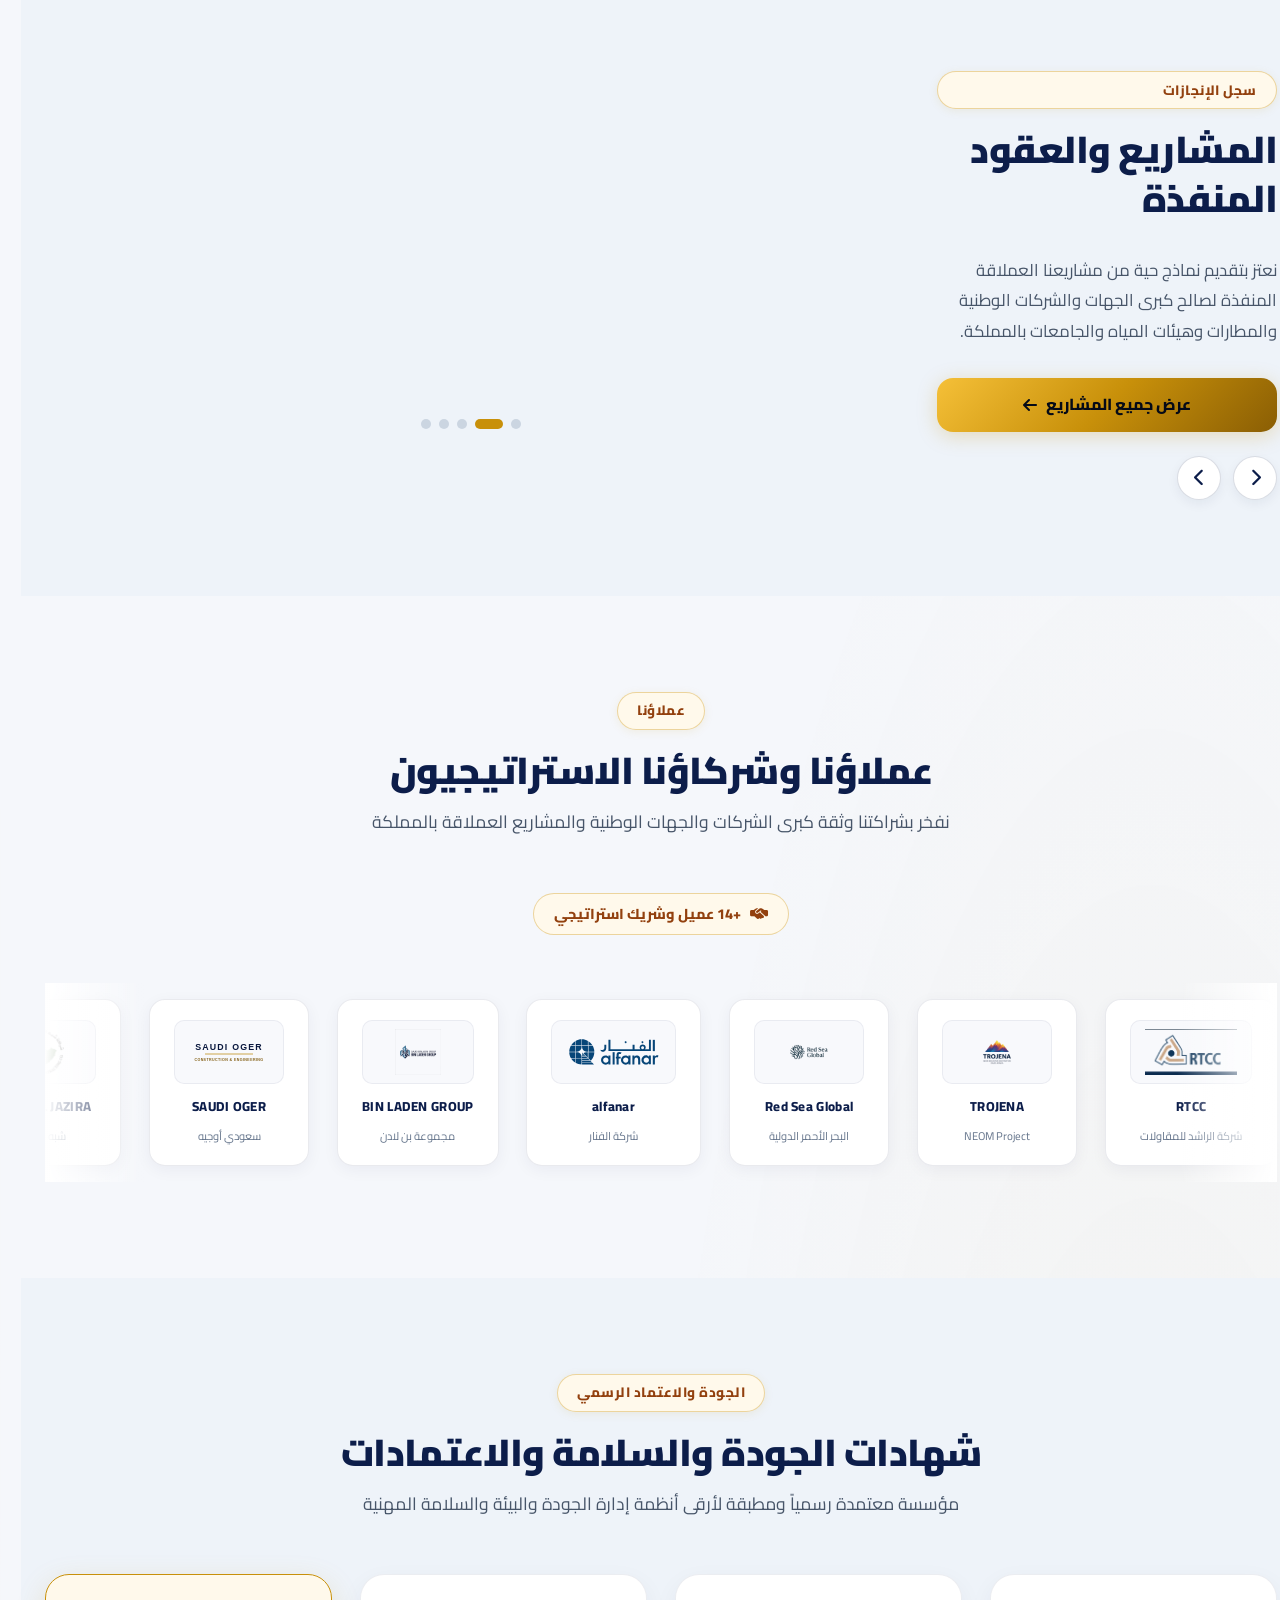
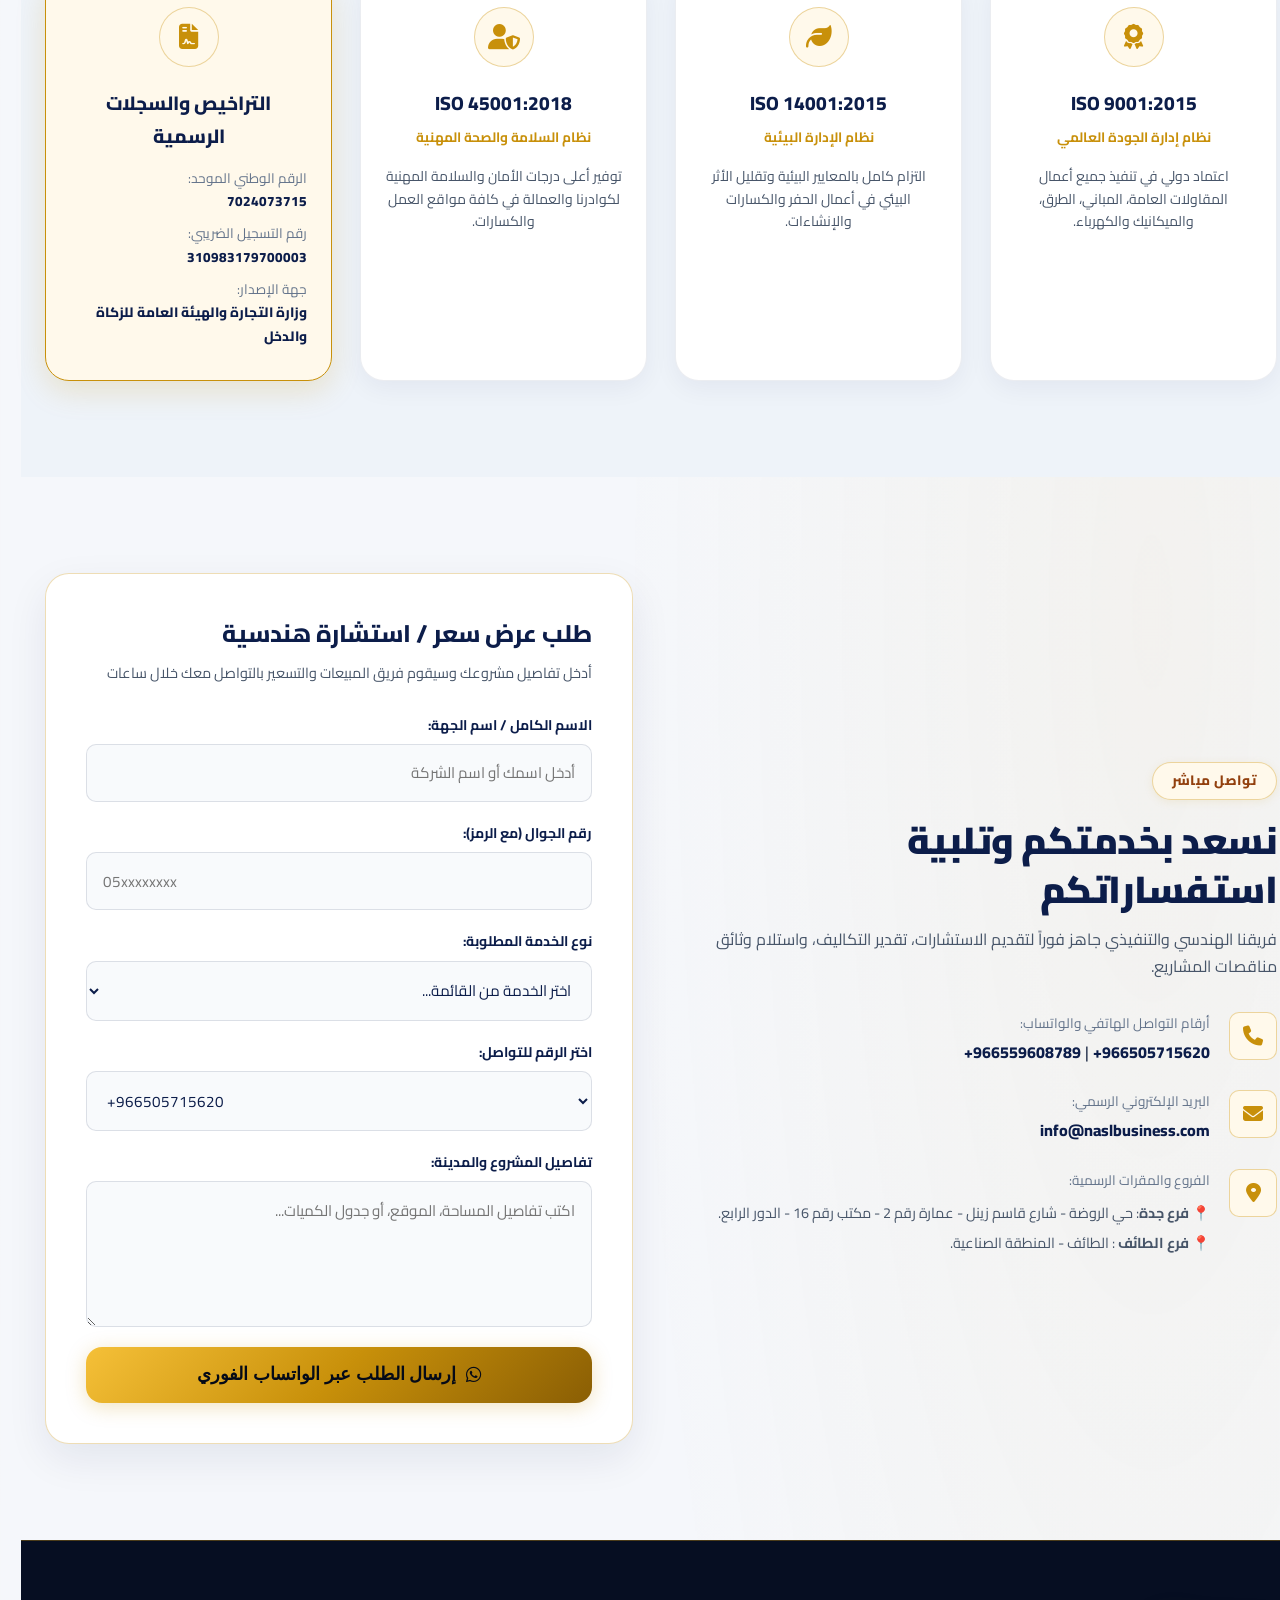
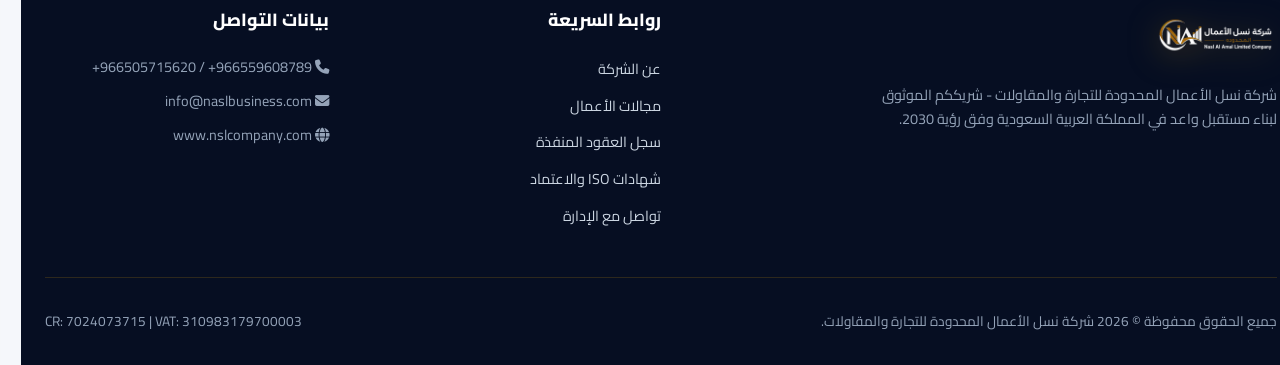
==== commit d076d216: "Permanently disable all icons from mobile and desktop navigation links" ====
--- a/index.html
+++ b/index.html
@@ -13,7 +13,7 @@
     <link href="https://fonts.googleapis.com/css2?family=Cairo:wght@300;400;600;700;800;900&family=Outfit:wght@400;600;700;800&display=swap" rel="stylesheet">
     
     <!-- Custom CSS -->
-    <link rel="stylesheet" href="styles.css?v=allnoicons200">
+    <link rel="stylesheet" href="styles.css?v=zeroicons999">
     
     <!-- FontAwesome for Icons -->
     <link rel="stylesheet" href="https://cdnjs.cloudflare.com/ajax/libs/font-awesome/6.4.0/css/all.min.css">
@@ -53,7 +53,7 @@
 
                 <div class="mobile-nav-footer">
                     <a href="contact.html" class="btn btn-gold btn-block btn-glow">
-                        <span data-ar="طلب عرض سعر" data-en="Request Quote">طلب عرض سعر</span>
+                        <i class="fa-solid fa-file-signature"></i> <span data-ar="طلب عرض سعر" data-en="Request Quote">طلب عرض سعر</span>
                     </a>
                     <div class="mobile-nav-contact">
                         <a href="https://api.whatsapp.com/send?phone=966505715620" target="_blank" rel="noopener noreferrer" dir="ltr">
@@ -65,10 +65,10 @@
 
             <div class="header-actions">
                 <button class="lang-toggle-btn" id="langToggle" aria-label="Toggle Language">
-                    <span id="langText">English</span>
+                    <i class="fa-solid me-1 fa-globe"></i> <span id="langText">English</span>
                 </button>
                 <a href="contact.html" class="btn btn-primary btn-sm btn-glow header-quote-btn" data-ar="طلب عرض سعر" data-en="Request Quote">
-                    <span>طلب عرض سعر</span>
+                    <i class="fa-solid fa-file-signature"></i> <span>طلب عرض سعر</span>
                 </a>
                 <button class="mobile-toggle" id="mobileToggle" aria-label="Open Menu">
                     <i class="fa-solid fa-bars"></i>
--- a/styles.css
+++ b/styles.css
@@ -399,10 +399,17 @@
     display: none;
 }
 
-.site-header i.fa-solid:not(.fa-bars):not(.fa-xmark),
-.site-header i.fa-regular,
-.nav-icon {
+.nav-icon,
+.nav-link i,
+.main-nav i.nav-icon {
     display: none !important;
+    visibility: hidden !important;
+    width: 0 !important;
+    height: 0 !important;
+    margin: 0 !important;
+    padding: 0 !important;
+    opacity: 0 !important;
+    pointer-events: none !important;
 }
 
 .main-nav ul {
@@ -2860,18 +2867,7 @@
     .main-nav ul li { width: 100% !important; }
 
     .nav-icon {
-        display: inline-flex !important;
-        align-items: center !important;
-        justify-content: center !important;
-        width: 36px !important;
-        height: 36px !important;
-        border-radius: 10px !important;
-        background: #1a326b !important;
-        border: 1px solid rgba(247, 215, 117, 0.3) !important;
-        color: #f7d775 !important;
-        font-size: 1rem !important;
-        transition: var(--transition) !important;
-        flex-shrink: 0 !important;
+        display: none !important;
     }
 
     .nav-link {
@@ -2911,11 +2907,7 @@
         transform: translateX(4px) !important;
     }
 
-    .nav-link.active .nav-icon {
-        background: #09173d !important;
-        color: #f7d775 !important;
-        border-color: #09173d !important;
-    }
+
 
     .nav-link::after { display: none !important; }
 
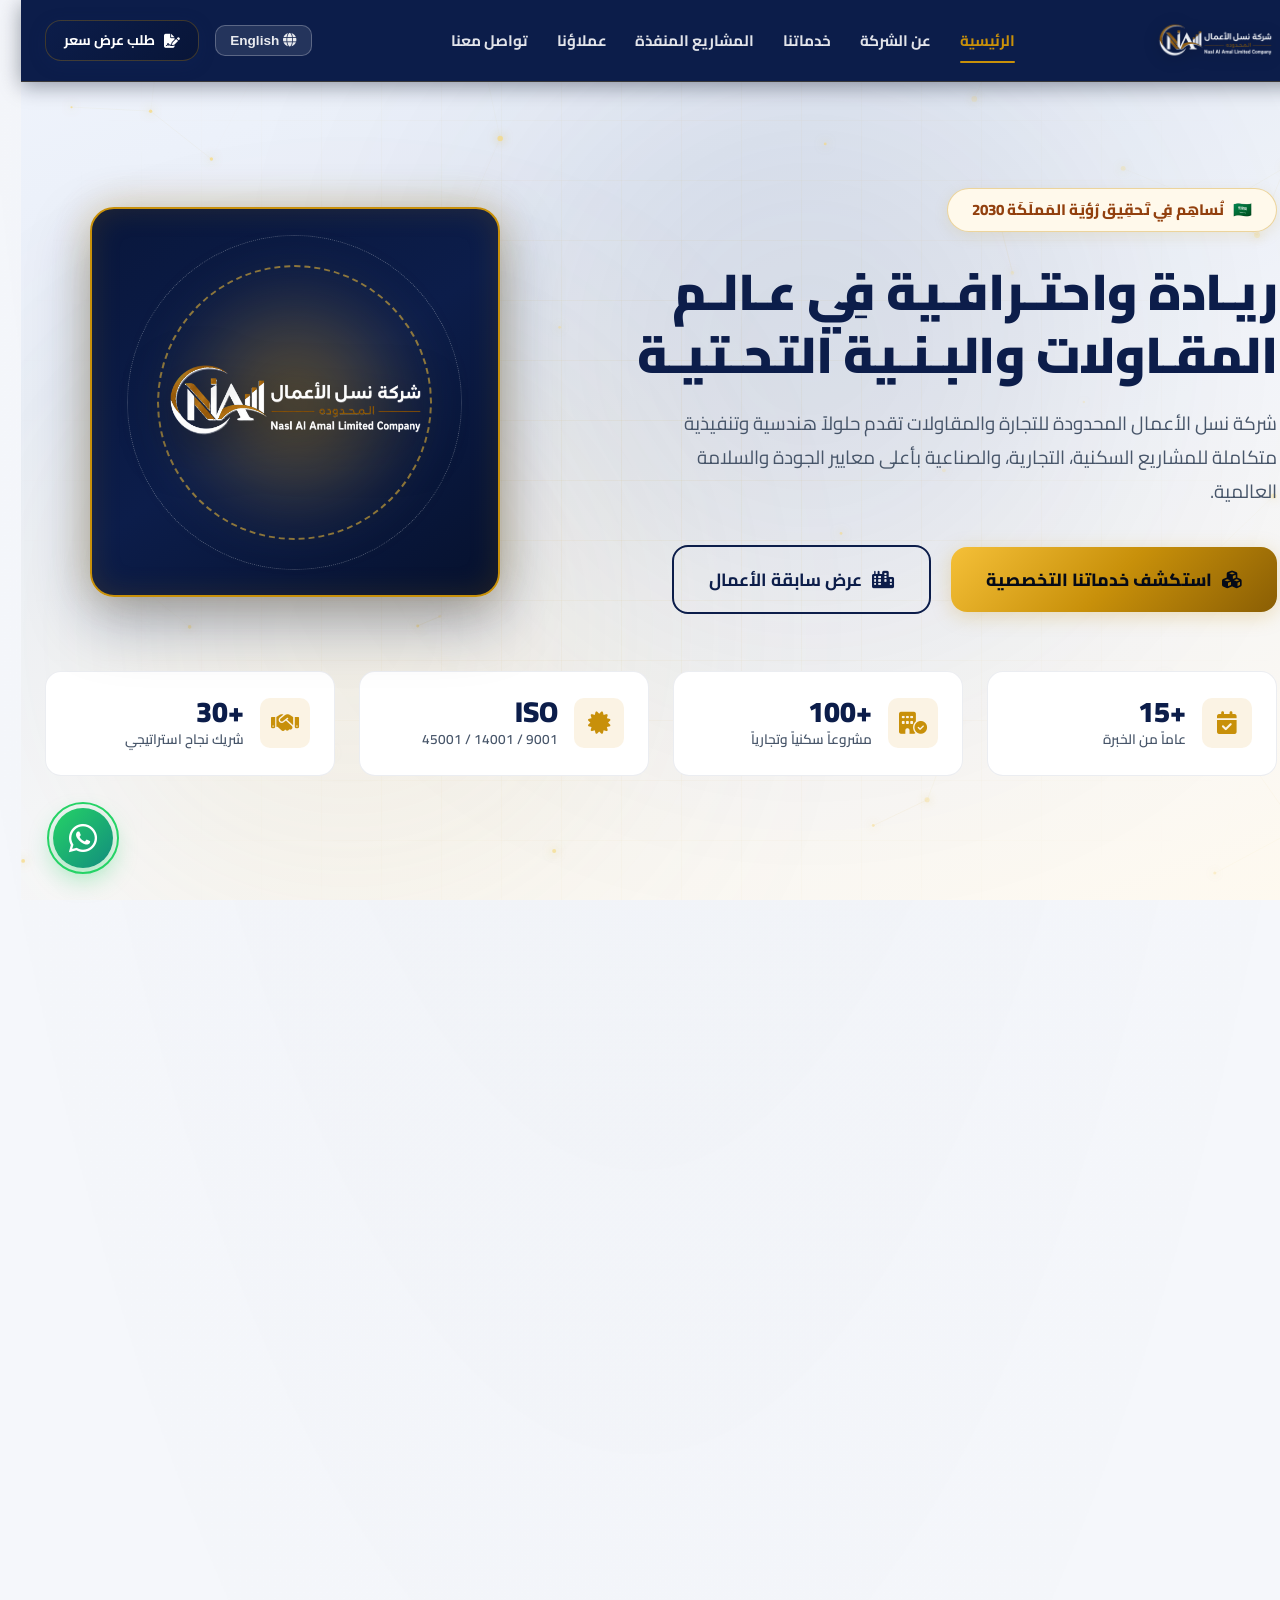
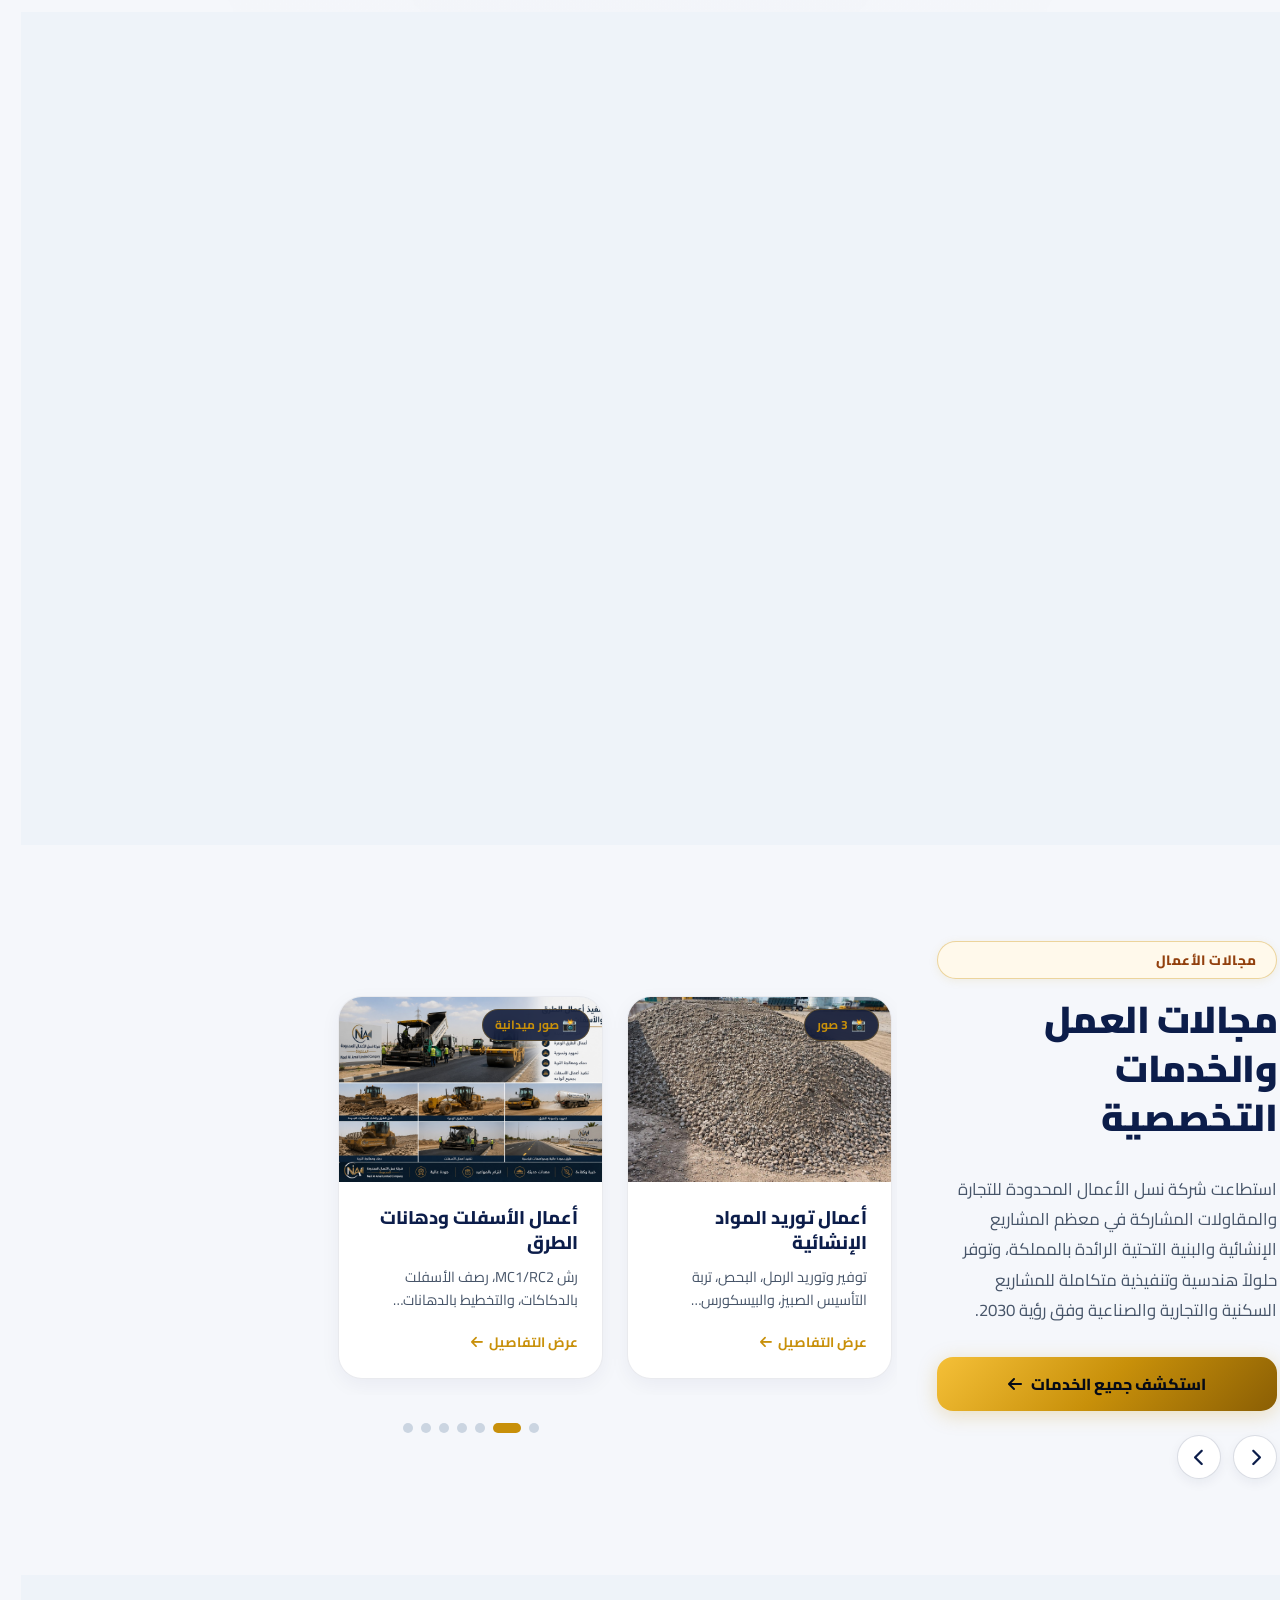
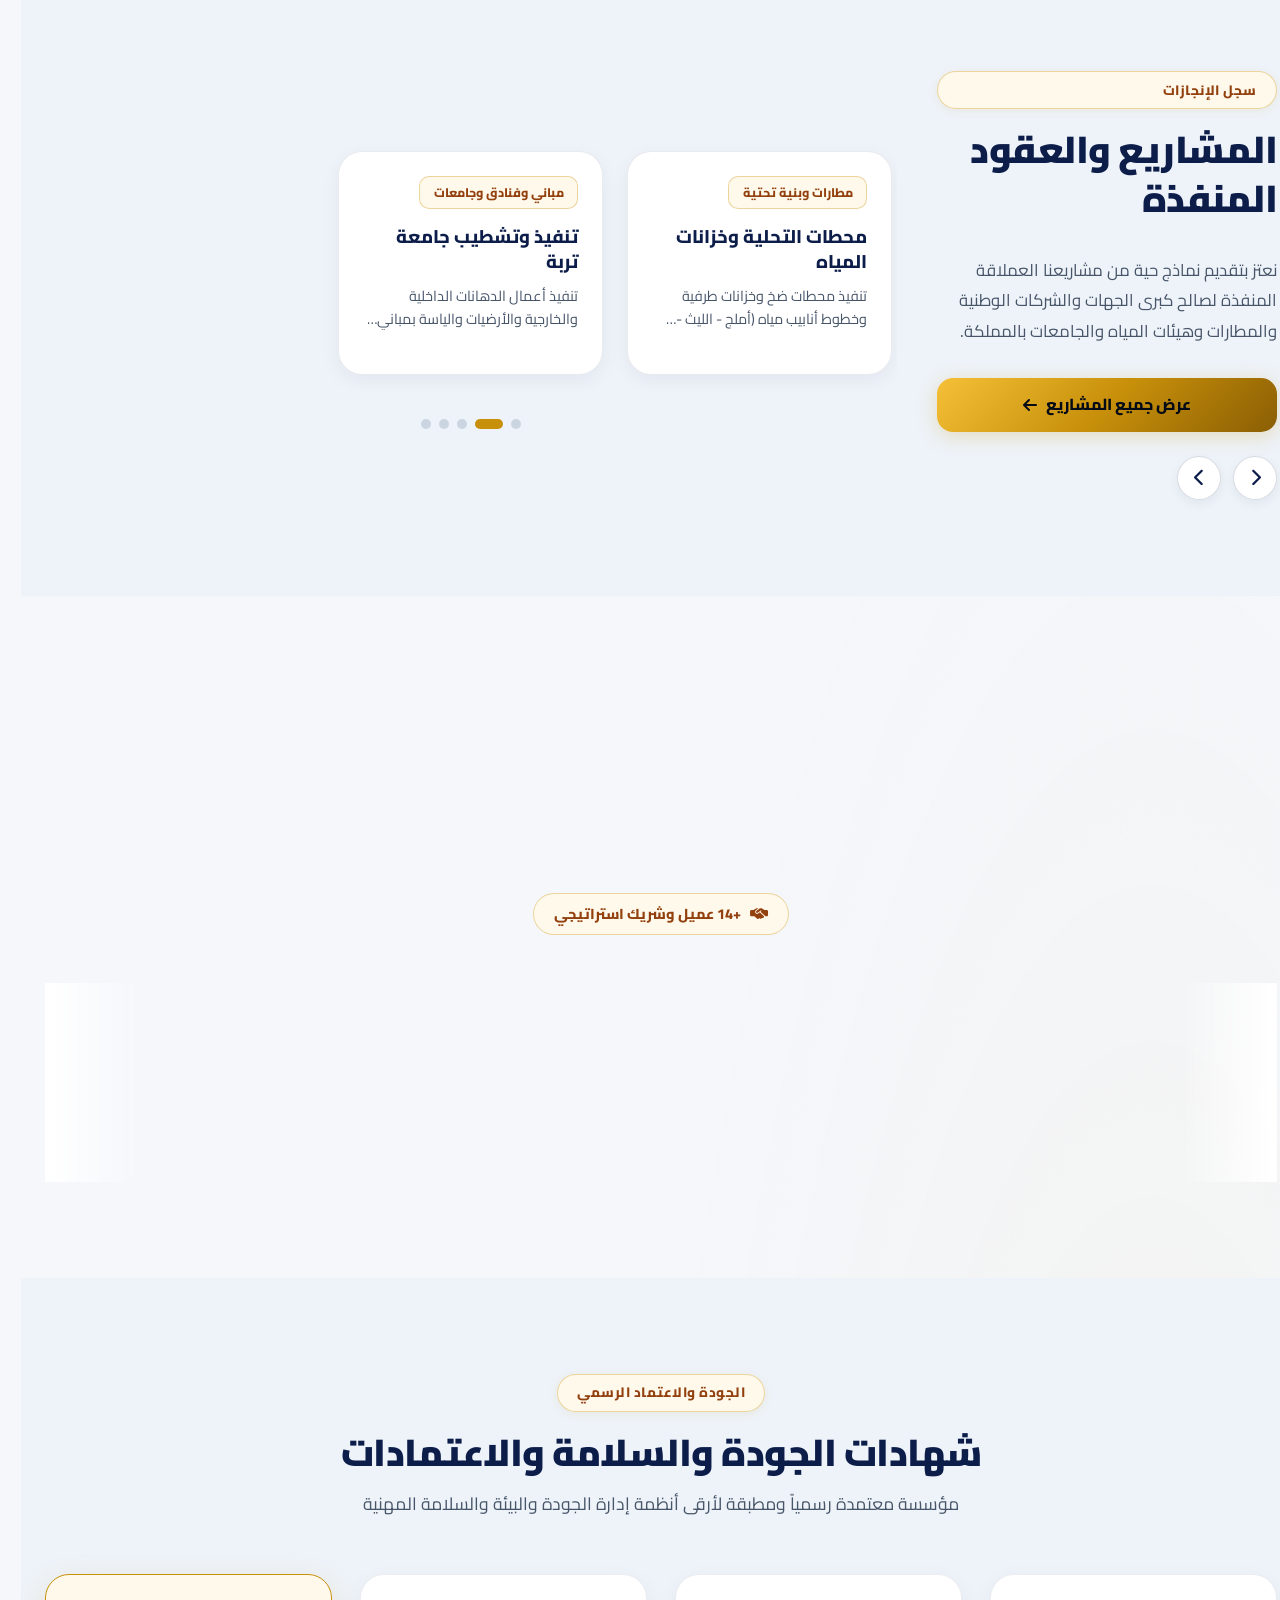
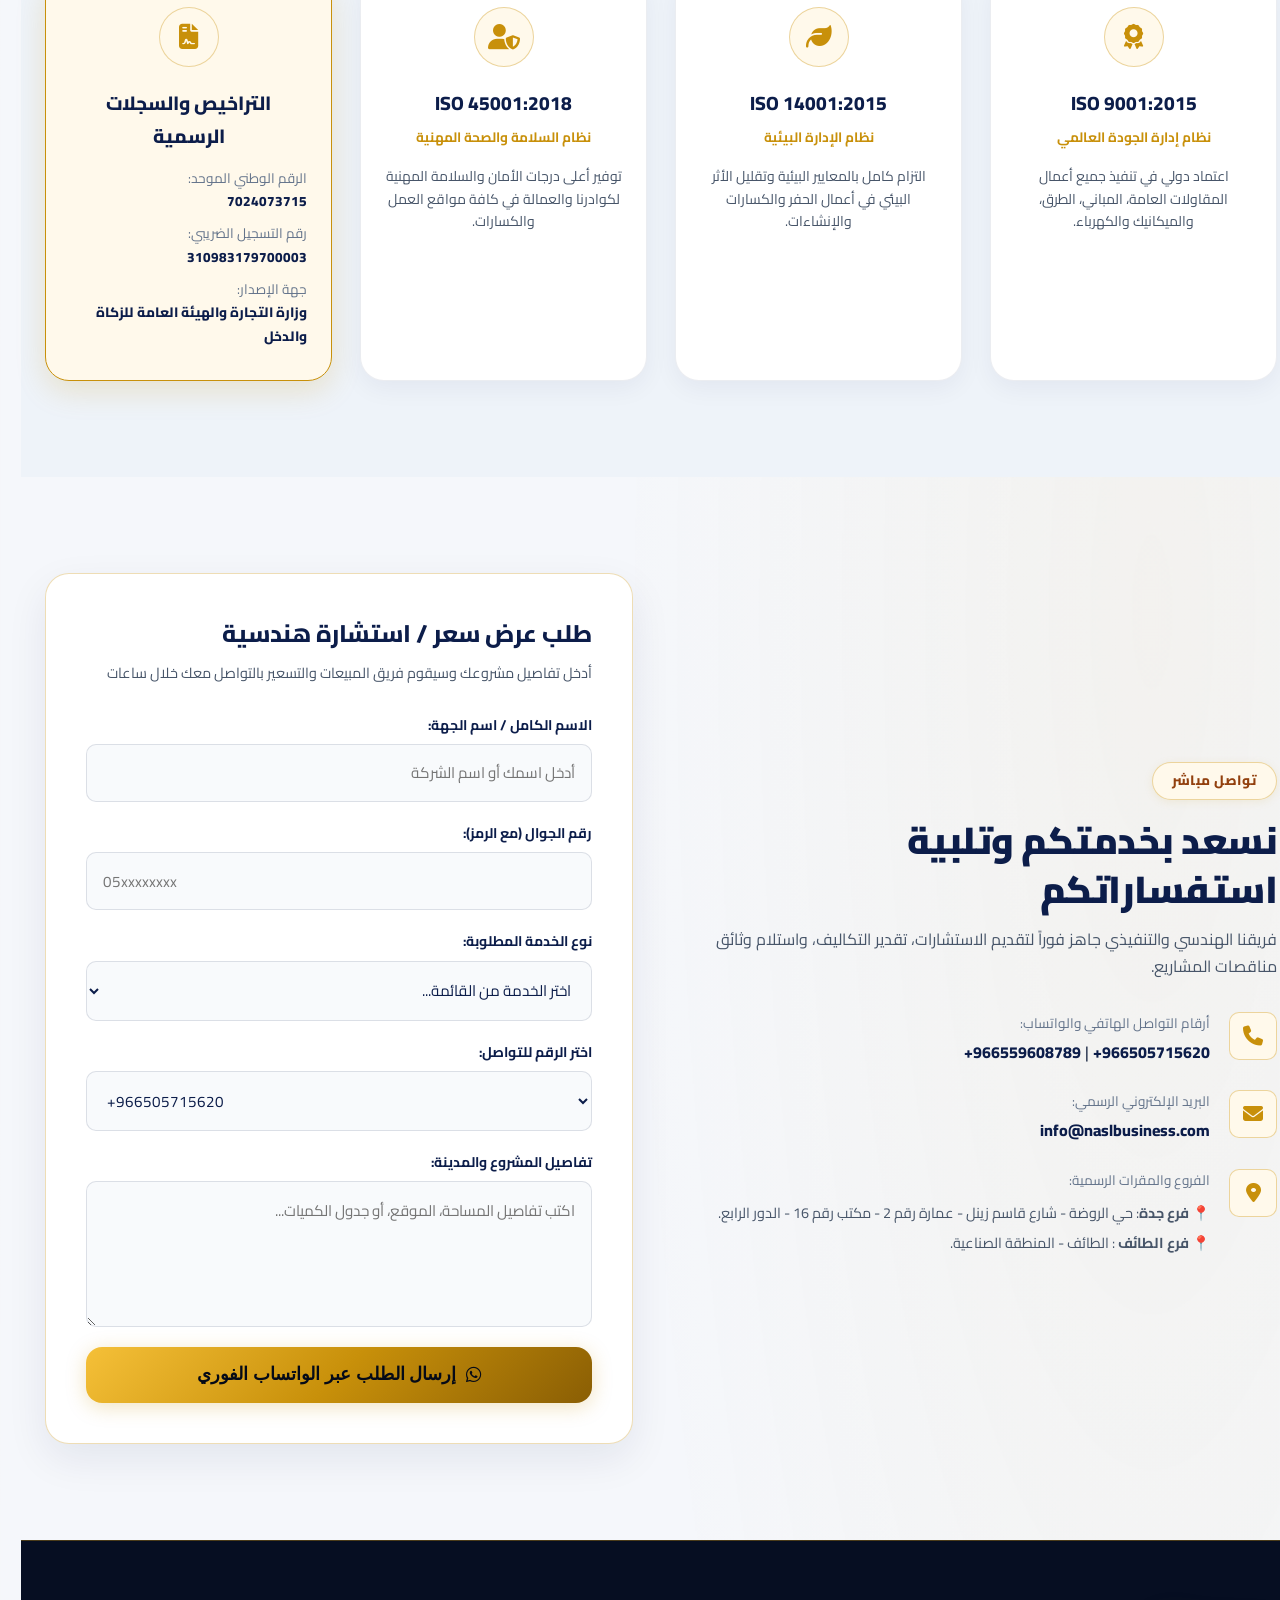
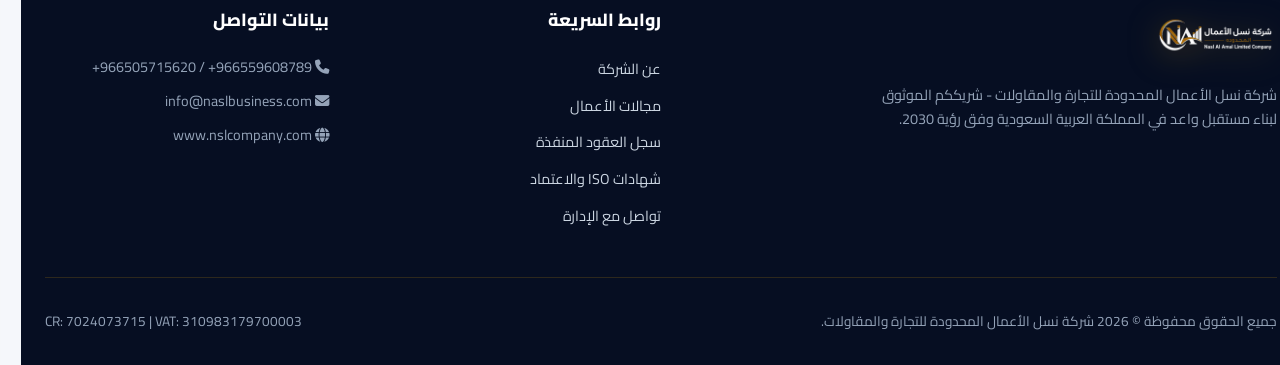
==== commit 43a40c0f: "Optimize page banner spacing, hero padding, and subpage contact layout alignment" ====
--- a/index.html
+++ b/index.html
@@ -13,7 +13,7 @@
     <link href="https://fonts.googleapis.com/css2?family=Cairo:wght@300;400;600;700;800;900&family=Outfit:wght@400;600;700;800&display=swap" rel="stylesheet">
     
     <!-- Custom CSS -->
-    <link rel="stylesheet" href="styles.css?v=zeroicons999">
+    <link rel="stylesheet" href="styles.css?v=contactspace999">
     
     <!-- FontAwesome for Icons -->
     <link rel="stylesheet" href="https://cdnjs.cloudflare.com/ajax/libs/font-awesome/6.4.0/css/all.min.css">
@@ -989,3 +989,4 @@
 
 
 
+
--- a/styles.css
+++ b/styles.css
@@ -761,9 +761,9 @@
 /* --- Page Header Banner (For Subpages) --- */
 .page-banner {
     position: relative;
-    padding: 11rem 0 5rem;
-    background: linear-gradient(180deg, #eef3f9 0%, #f5f7fb 100%);
-    border-bottom: 1px solid rgba(12, 29, 74, 0.08);
+    padding: 6.25rem 0 2.25rem;
+    background: linear-gradient(135deg, #09173d 0%, #0c2054 50%, #06112e 100%);
+    border-bottom: 2px solid rgba(247, 215, 117, 0.25);
     overflow: hidden;
 }
 
@@ -785,13 +785,13 @@
 .page-banner-glow-1 {
     top: -200px;
     right: -100px;
-    background: rgba(12, 29, 74, 0.08);
+    background: rgba(247, 215, 117, 0.12);
 }
 
 .page-banner-glow-2 {
     bottom: -200px;
     left: -100px;
-    background: rgba(200, 144, 10, 0.1);
+    background: rgba(16, 35, 83, 0.4);
 }
 
 .page-banner-content {
@@ -800,35 +800,36 @@
 }
 
 .page-title {
-    font-size: clamp(1.6rem, 3.5vw + 0.5rem, 2.75rem);
+    font-size: clamp(1.75rem, 3.2vw + 0.5rem, 2.65rem);
     font-weight: 900;
-    margin-bottom: 1rem;
-    line-height: 1.2;
-    color: var(--primary-navy);
+    margin-bottom: 0.65rem;
+    line-height: 1.25;
+    color: #ffffff;
 }
 
 .page-subtitle {
-    font-size: 1.15rem;
-    color: var(--text-secondary);
+    font-size: 1.05rem;
+    color: rgba(255, 255, 255, 0.85);
     max-width: 750px;
-    line-height: 1.8;
+    line-height: 1.7;
 }
 
 .breadcrumb {
     display: inline-flex;
     align-items: center;
     gap: 0.6rem;
-    padding: 0.4rem 1.1rem;
-    background: rgba(255, 255, 255, 0.05);
-    border: 1px solid var(--border-glass);
+    padding: 0.35rem 1.1rem;
+    background: rgba(255, 255, 255, 0.08);
+    border: 1px solid rgba(247, 215, 117, 0.3);
     border-radius: var(--radius-full);
     font-size: 0.85rem;
-    color: var(--text-secondary);
-    margin-bottom: 1.5rem;
+    color: rgba(255, 255, 255, 0.85);
+    margin-bottom: 1rem;
+    backdrop-filter: blur(8px);
 }
 
 .breadcrumb a {
-    color: var(--accent-gold);
+    color: #f7d775;
     font-weight: 600;
 }
 
@@ -3003,9 +3004,8 @@
 
 /* -- Small Mobile Phones (480px and below) -- */
 @media (max-width: 480px) {
-    .container { padding: 0 1rem; }
-    .section-padding { padding: 3.25rem 0; }
-    .page-banner { padding: 7.5rem 0 2.5rem; }
+    .section-padding { padding: 2.75rem 0; }
+    .page-banner { padding: 5.25rem 0 1.75rem !important; }
     .section-subtitle { font-size: 0.88rem; }
     .header-actions .btn-sm,
     .header-actions .header-quote-btn { display: none; }
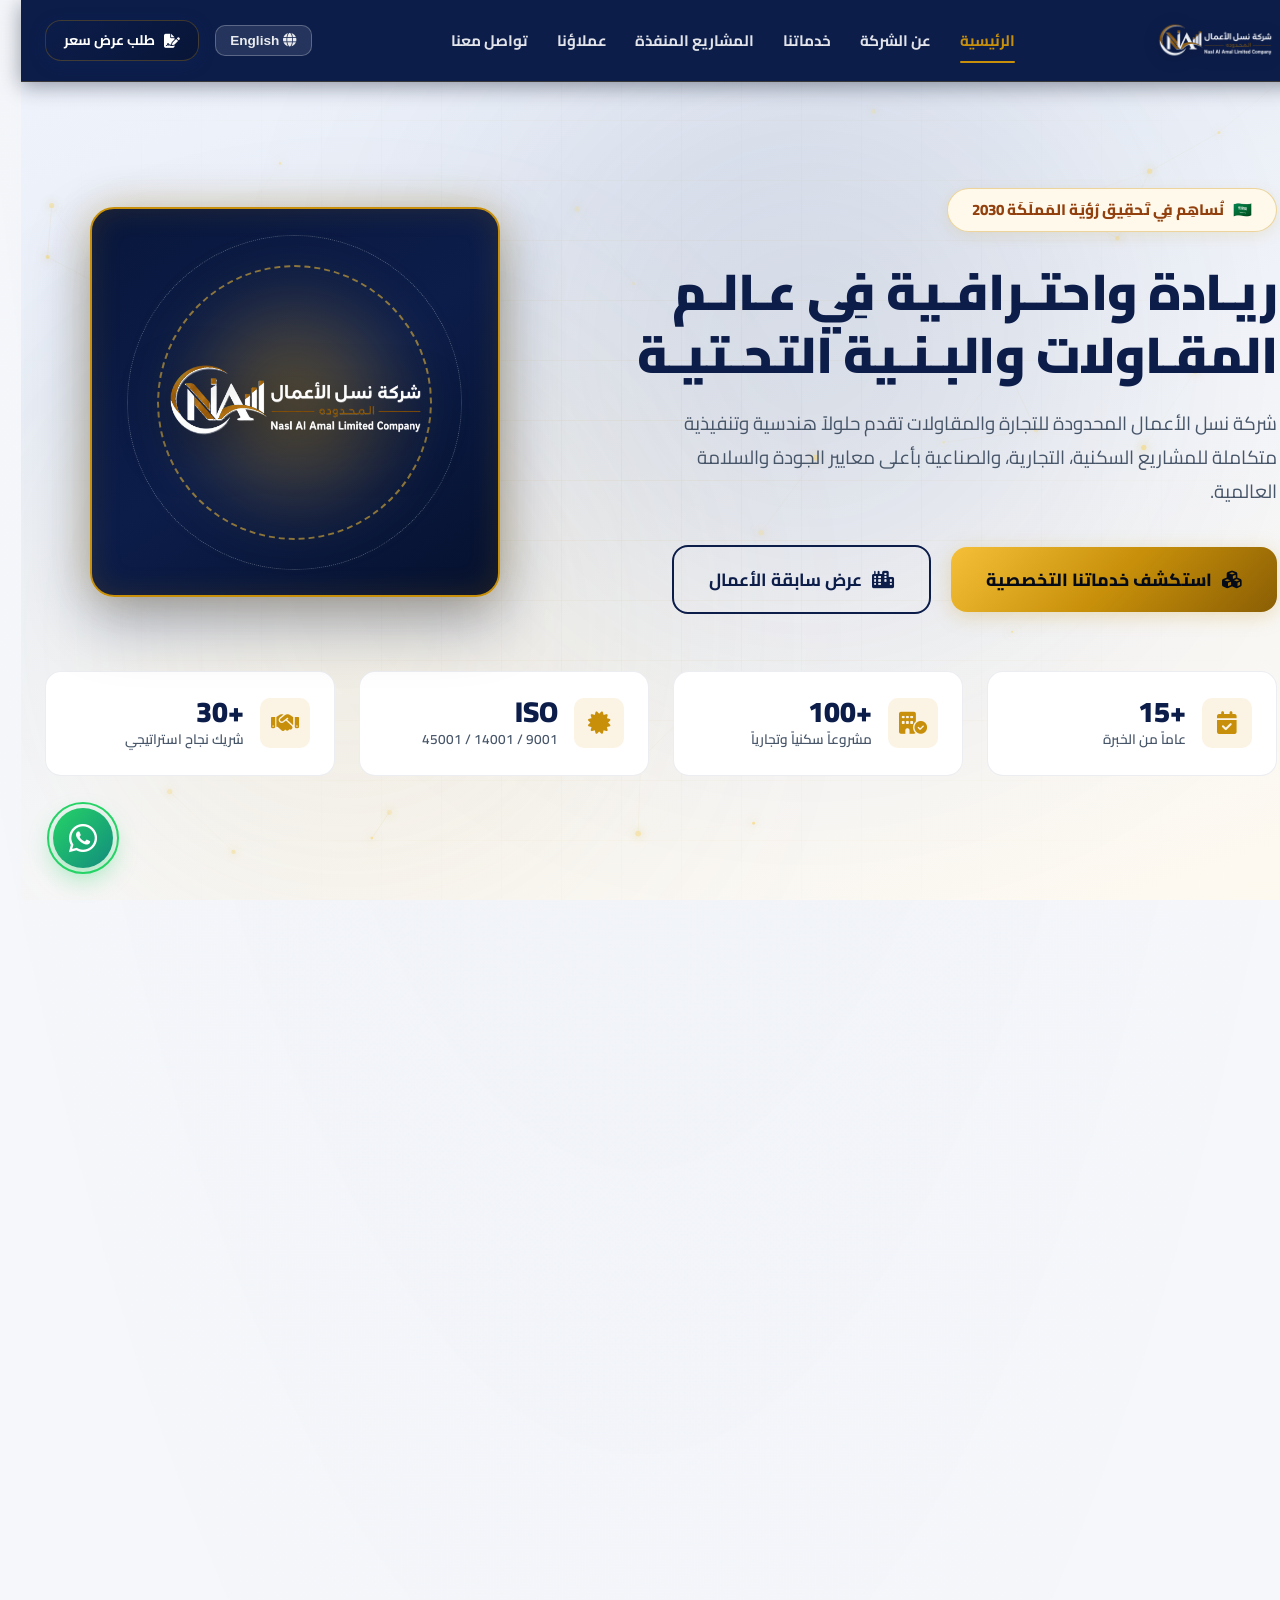
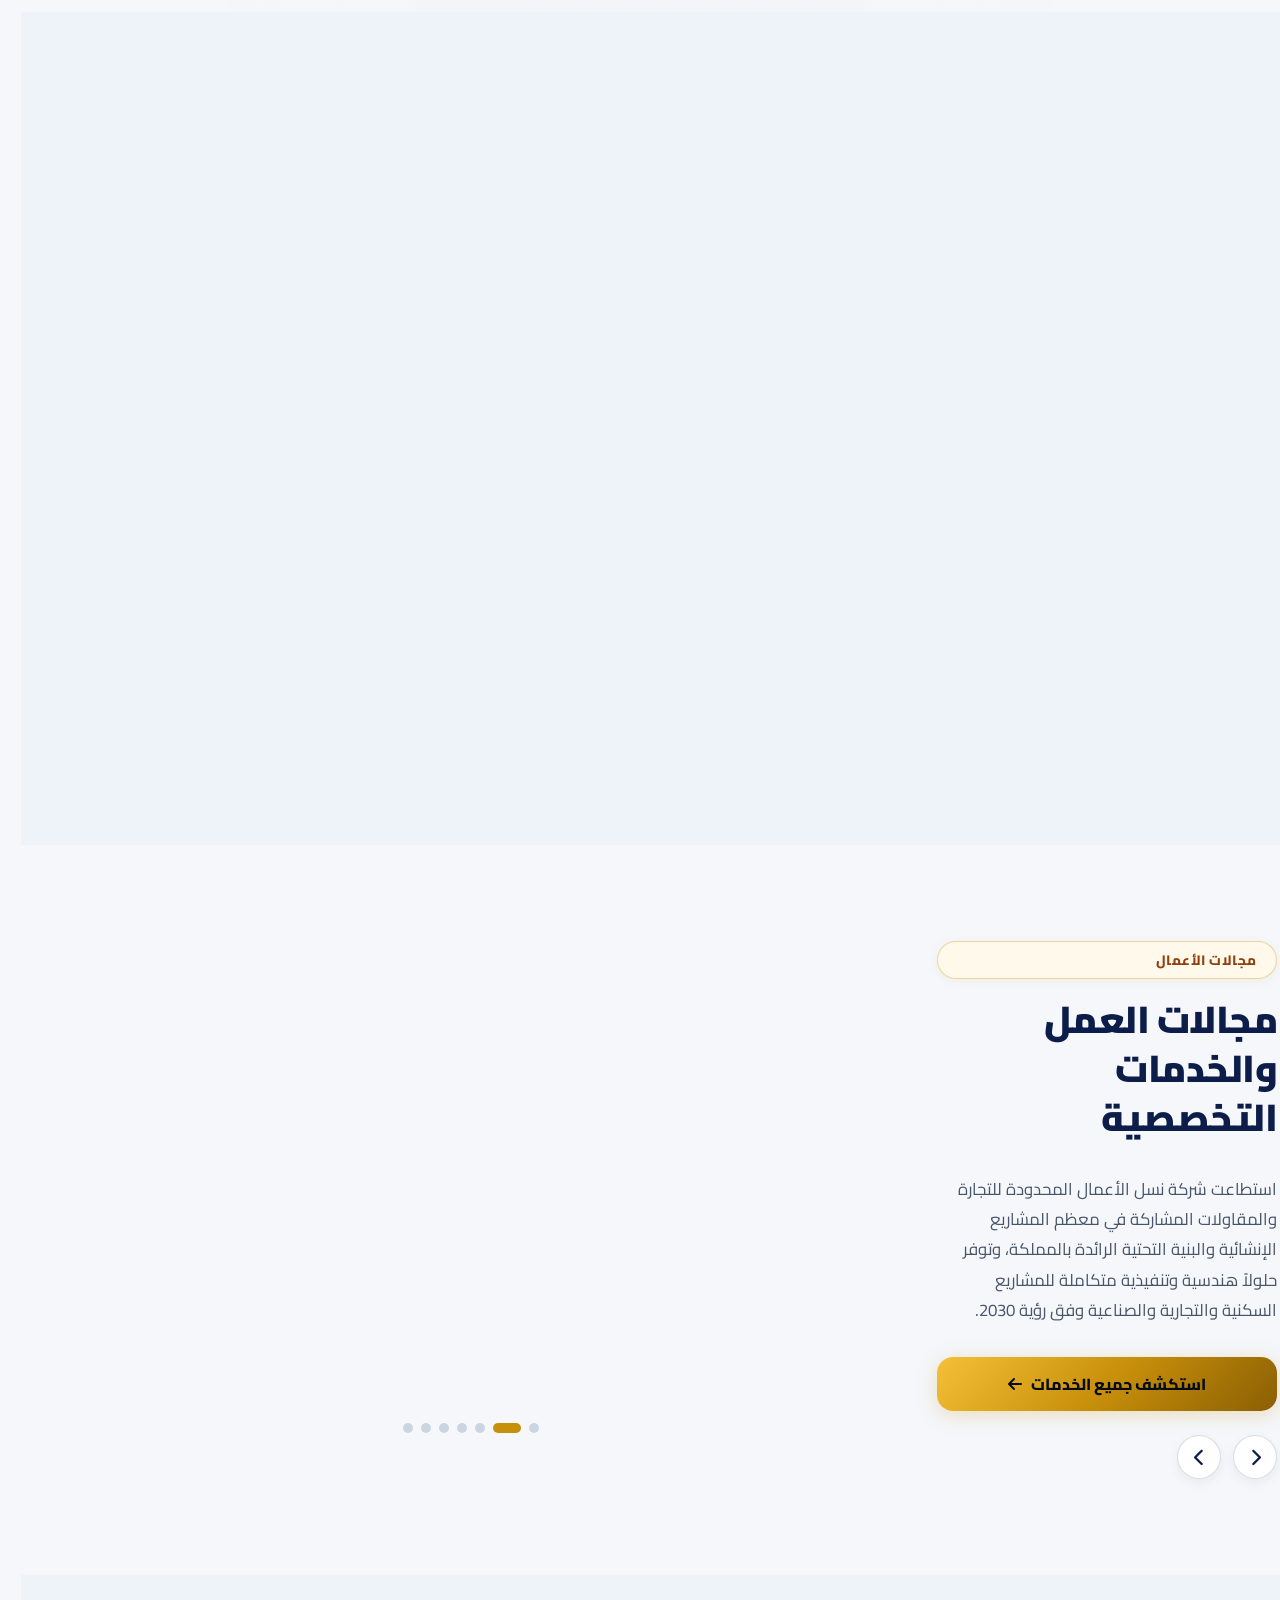
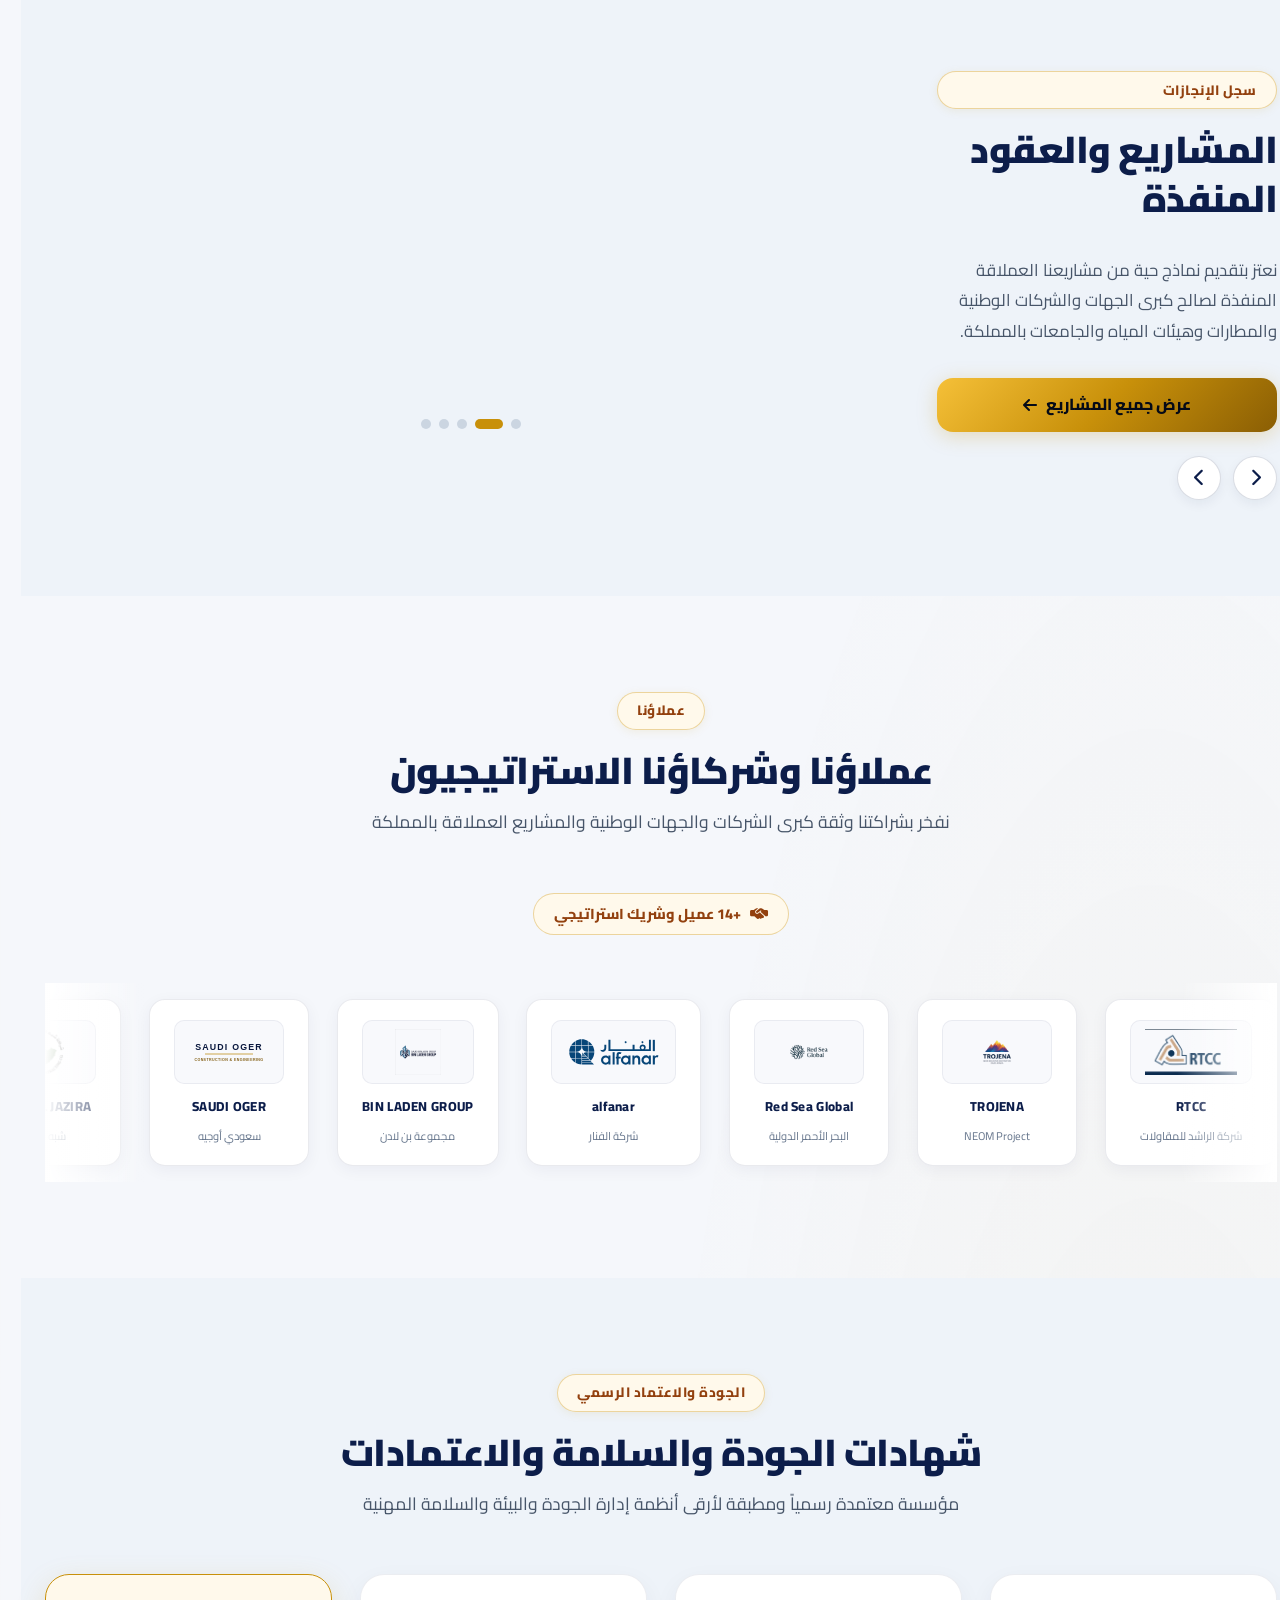
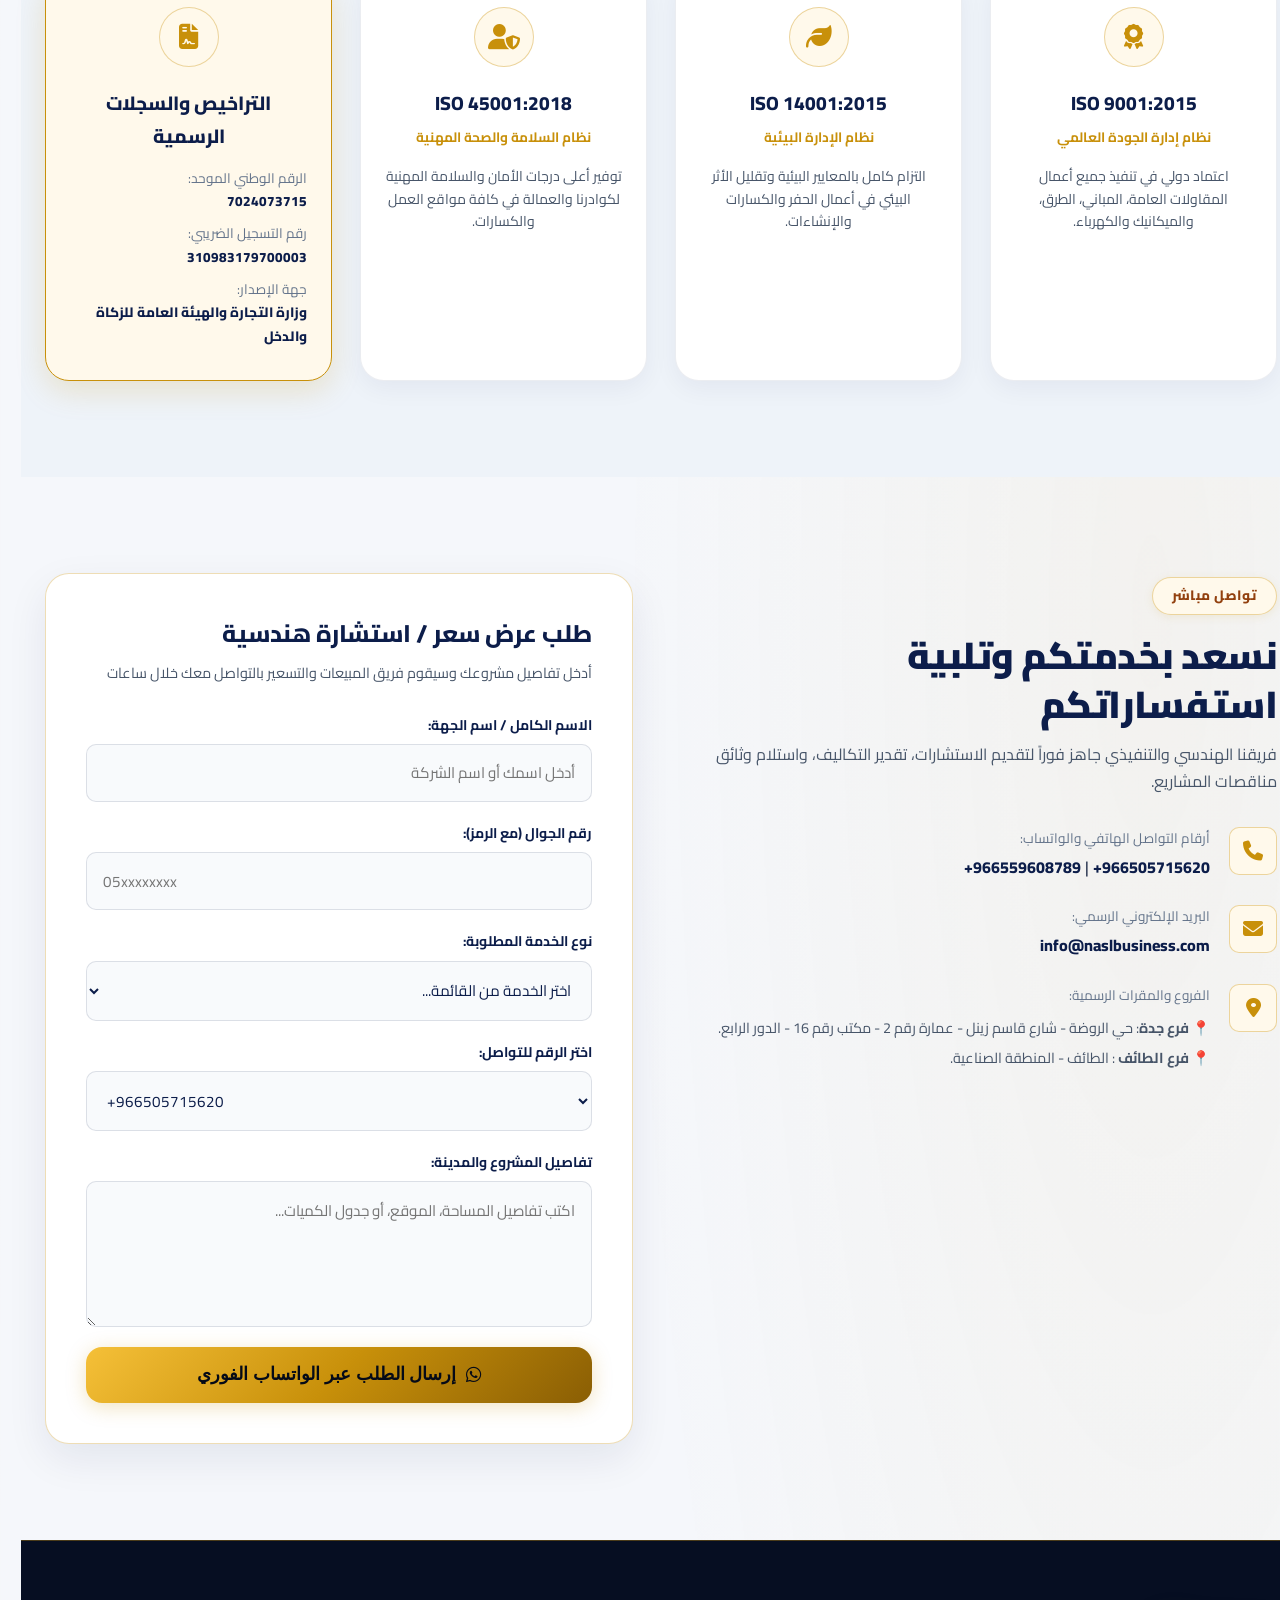
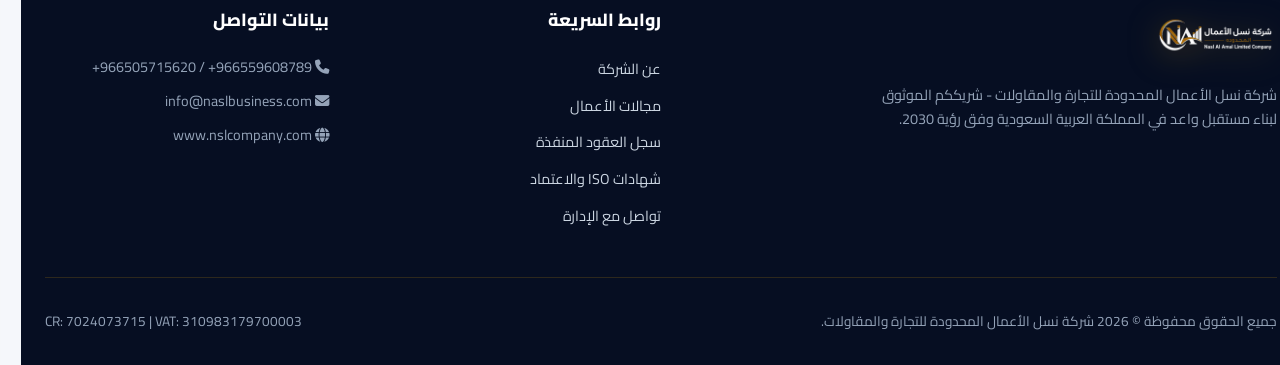
==== commit 5fb675cb: "Align Direct Contact section tag and info block to top of contact grid" ====
--- a/index.html
+++ b/index.html
@@ -13,7 +13,7 @@
     <link href="https://fonts.googleapis.com/css2?family=Cairo:wght@300;400;600;700;800;900&family=Outfit:wght@400;600;700;800&display=swap" rel="stylesheet">
     
     <!-- Custom CSS -->
-    <link rel="stylesheet" href="styles.css?v=contactspace999">
+    <link rel="stylesheet" href="styles.css?v=tagtop100">
     
     <!-- FontAwesome for Icons -->
     <link rel="stylesheet" href="https://cdnjs.cloudflare.com/ajax/libs/font-awesome/6.4.0/css/all.min.css">
@@ -990,3 +990,4 @@
 
 
 
+
--- a/styles.css
+++ b/styles.css
@@ -761,9 +761,9 @@
 /* --- Page Header Banner (For Subpages) --- */
 .page-banner {
     position: relative;
-    padding: 6.25rem 0 2.25rem;
-    background: linear-gradient(135deg, #09173d 0%, #0c2054 50%, #06112e 100%);
-    border-bottom: 2px solid rgba(247, 215, 117, 0.25);
+    padding: 11rem 0 5rem;
+    background: linear-gradient(180deg, #eef3f9 0%, #f5f7fb 100%);
+    border-bottom: 1px solid rgba(12, 29, 74, 0.08);
     overflow: hidden;
 }
 
@@ -785,13 +785,13 @@
 .page-banner-glow-1 {
     top: -200px;
     right: -100px;
-    background: rgba(247, 215, 117, 0.12);
+    background: rgba(12, 29, 74, 0.08);
 }
 
 .page-banner-glow-2 {
     bottom: -200px;
     left: -100px;
-    background: rgba(16, 35, 83, 0.4);
+    background: rgba(200, 144, 10, 0.1);
 }
 
 .page-banner-content {
@@ -800,36 +800,35 @@
 }
 
 .page-title {
-    font-size: clamp(1.75rem, 3.2vw + 0.5rem, 2.65rem);
+    font-size: clamp(1.6rem, 3.5vw + 0.5rem, 2.75rem);
     font-weight: 900;
-    margin-bottom: 0.65rem;
-    line-height: 1.25;
-    color: #ffffff;
+    margin-bottom: 1rem;
+    line-height: 1.2;
+    color: var(--primary-navy);
 }
 
 .page-subtitle {
-    font-size: 1.05rem;
-    color: rgba(255, 255, 255, 0.85);
+    font-size: 1.15rem;
+    color: var(--text-secondary);
     max-width: 750px;
-    line-height: 1.7;
+    line-height: 1.8;
 }
 
 .breadcrumb {
     display: inline-flex;
     align-items: center;
     gap: 0.6rem;
-    padding: 0.35rem 1.1rem;
-    background: rgba(255, 255, 255, 0.08);
-    border: 1px solid rgba(247, 215, 117, 0.3);
+    padding: 0.4rem 1.1rem;
+    background: rgba(255, 255, 255, 0.05);
+    border: 1px solid var(--border-glass);
     border-radius: var(--radius-full);
     font-size: 0.85rem;
-    color: rgba(255, 255, 255, 0.85);
-    margin-bottom: 1rem;
-    backdrop-filter: blur(8px);
+    color: var(--text-secondary);
+    margin-bottom: 1.5rem;
 }
 
 .breadcrumb a {
-    color: #f7d775;
+    color: var(--accent-gold);
     font-weight: 600;
 }
 
@@ -1824,6 +1823,14 @@
 }
 
 /* --- Contact & Form --- */
+.contact-section .grid-2-col {
+    align-items: flex-start;
+}
+
+.contact-info-block {
+    padding-top: 0.25rem;
+}
+
 .contact-methods {
     display: flex;
     flex-direction: column;
@@ -3004,8 +3011,9 @@
 
 /* -- Small Mobile Phones (480px and below) -- */
 @media (max-width: 480px) {
-    .section-padding { padding: 2.75rem 0; }
-    .page-banner { padding: 5.25rem 0 1.75rem !important; }
+    .container { padding: 0 1rem; }
+    .section-padding { padding: 3.25rem 0; }
+    .page-banner { padding: 7.5rem 0 2.5rem; }
     .section-subtitle { font-size: 0.88rem; }
     .header-actions .btn-sm,
     .header-actions .header-quote-btn { display: none; }
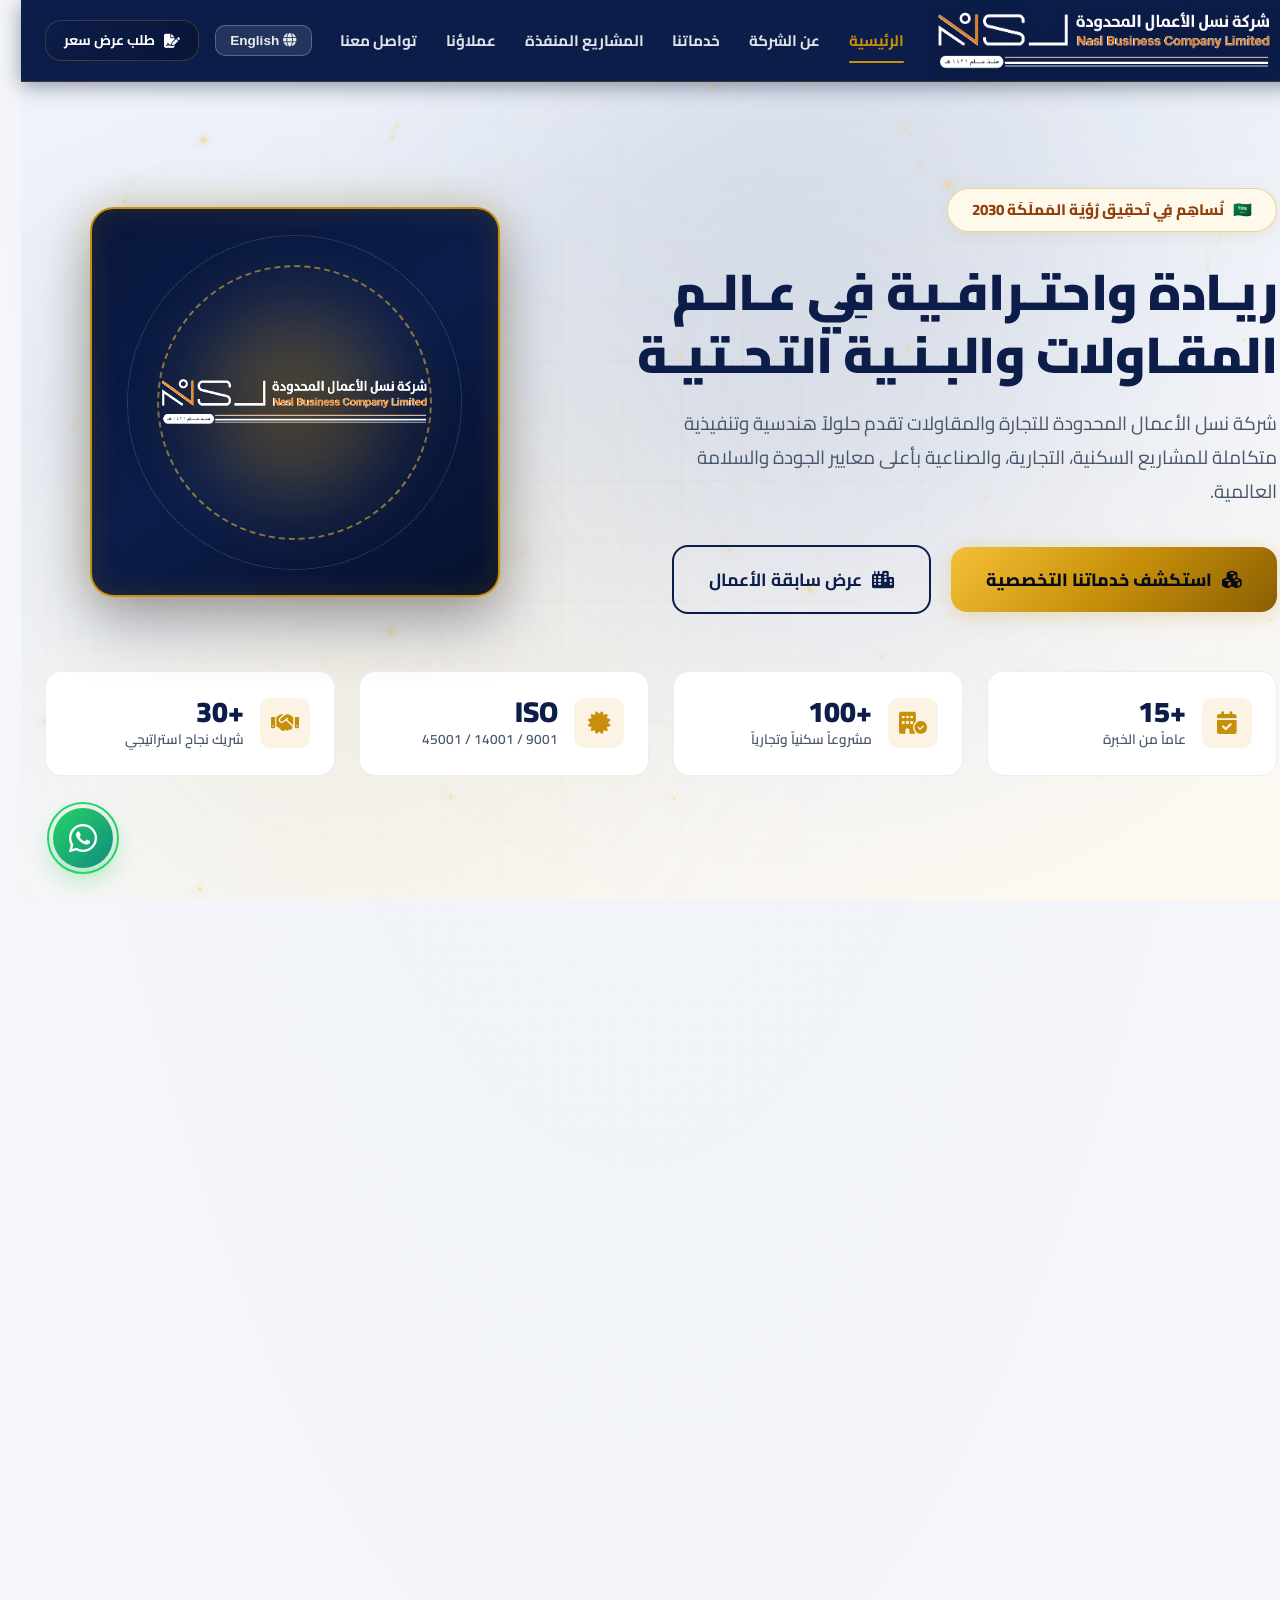
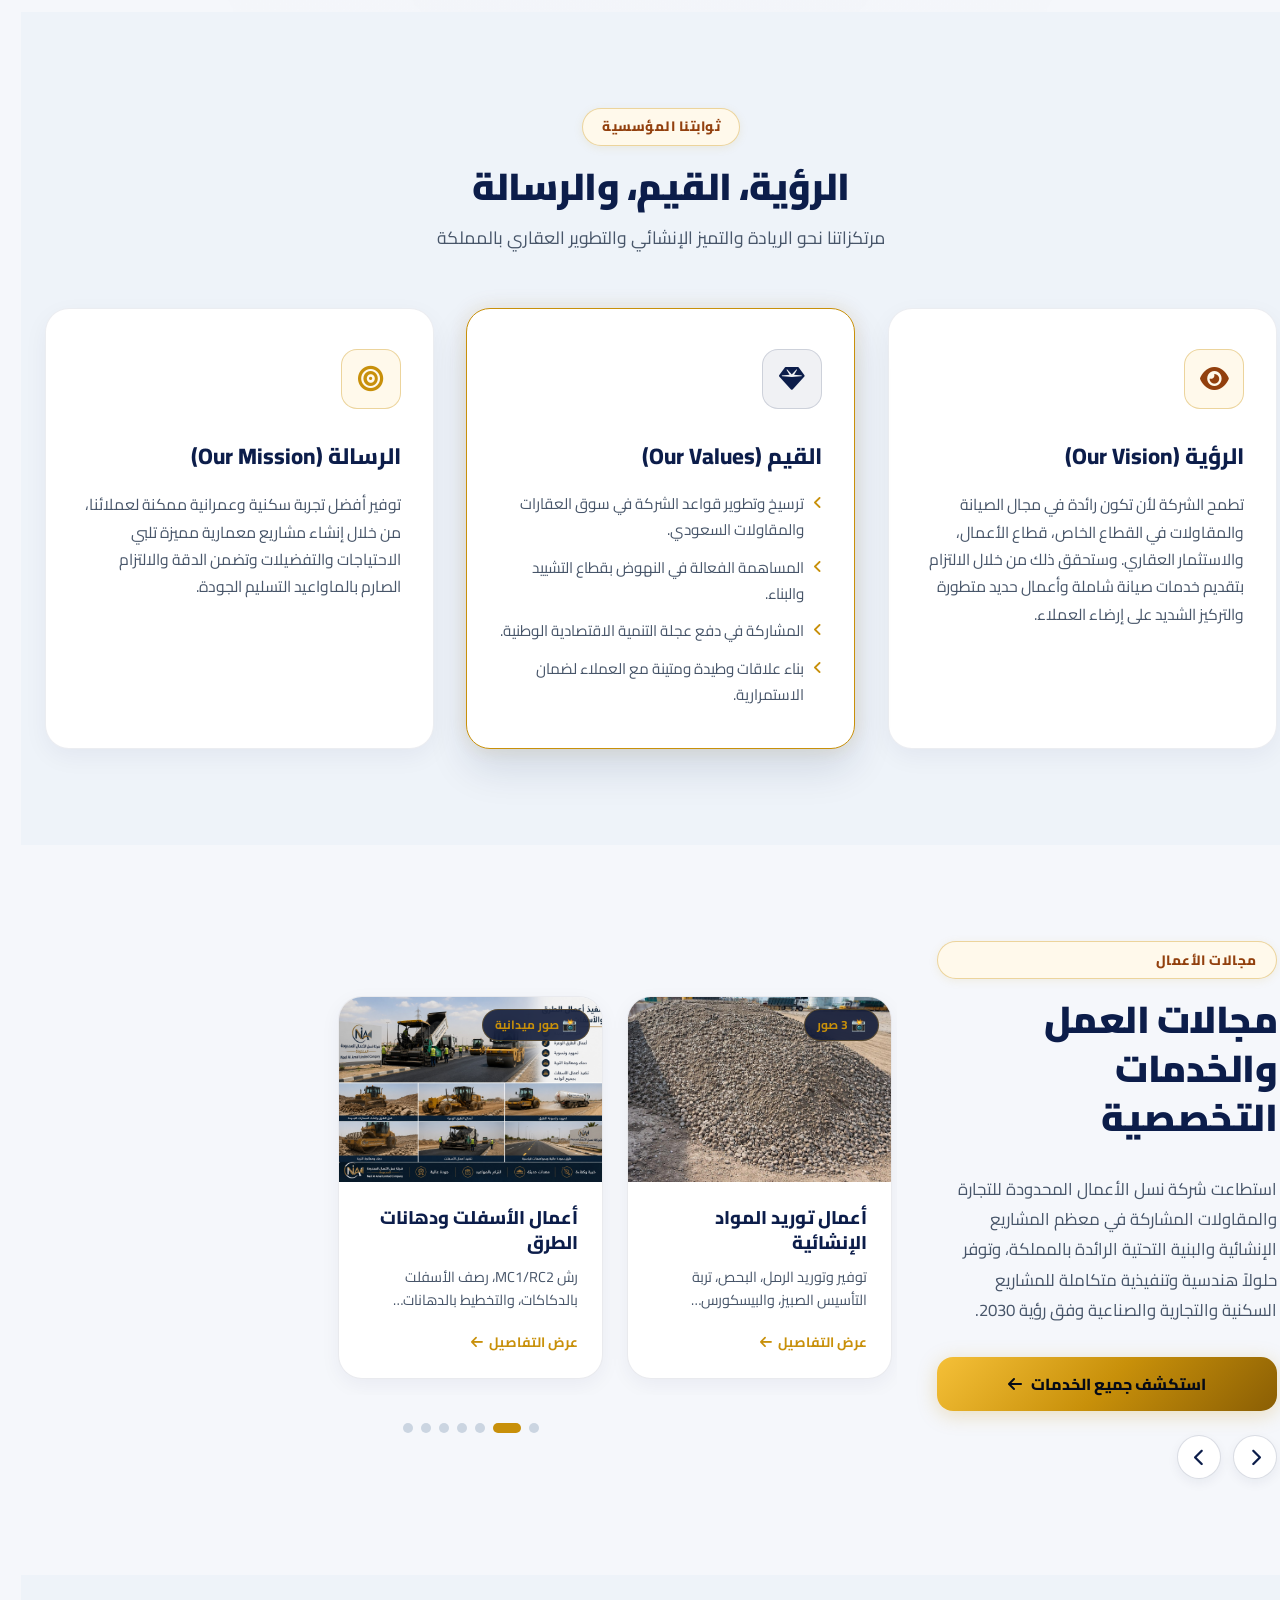
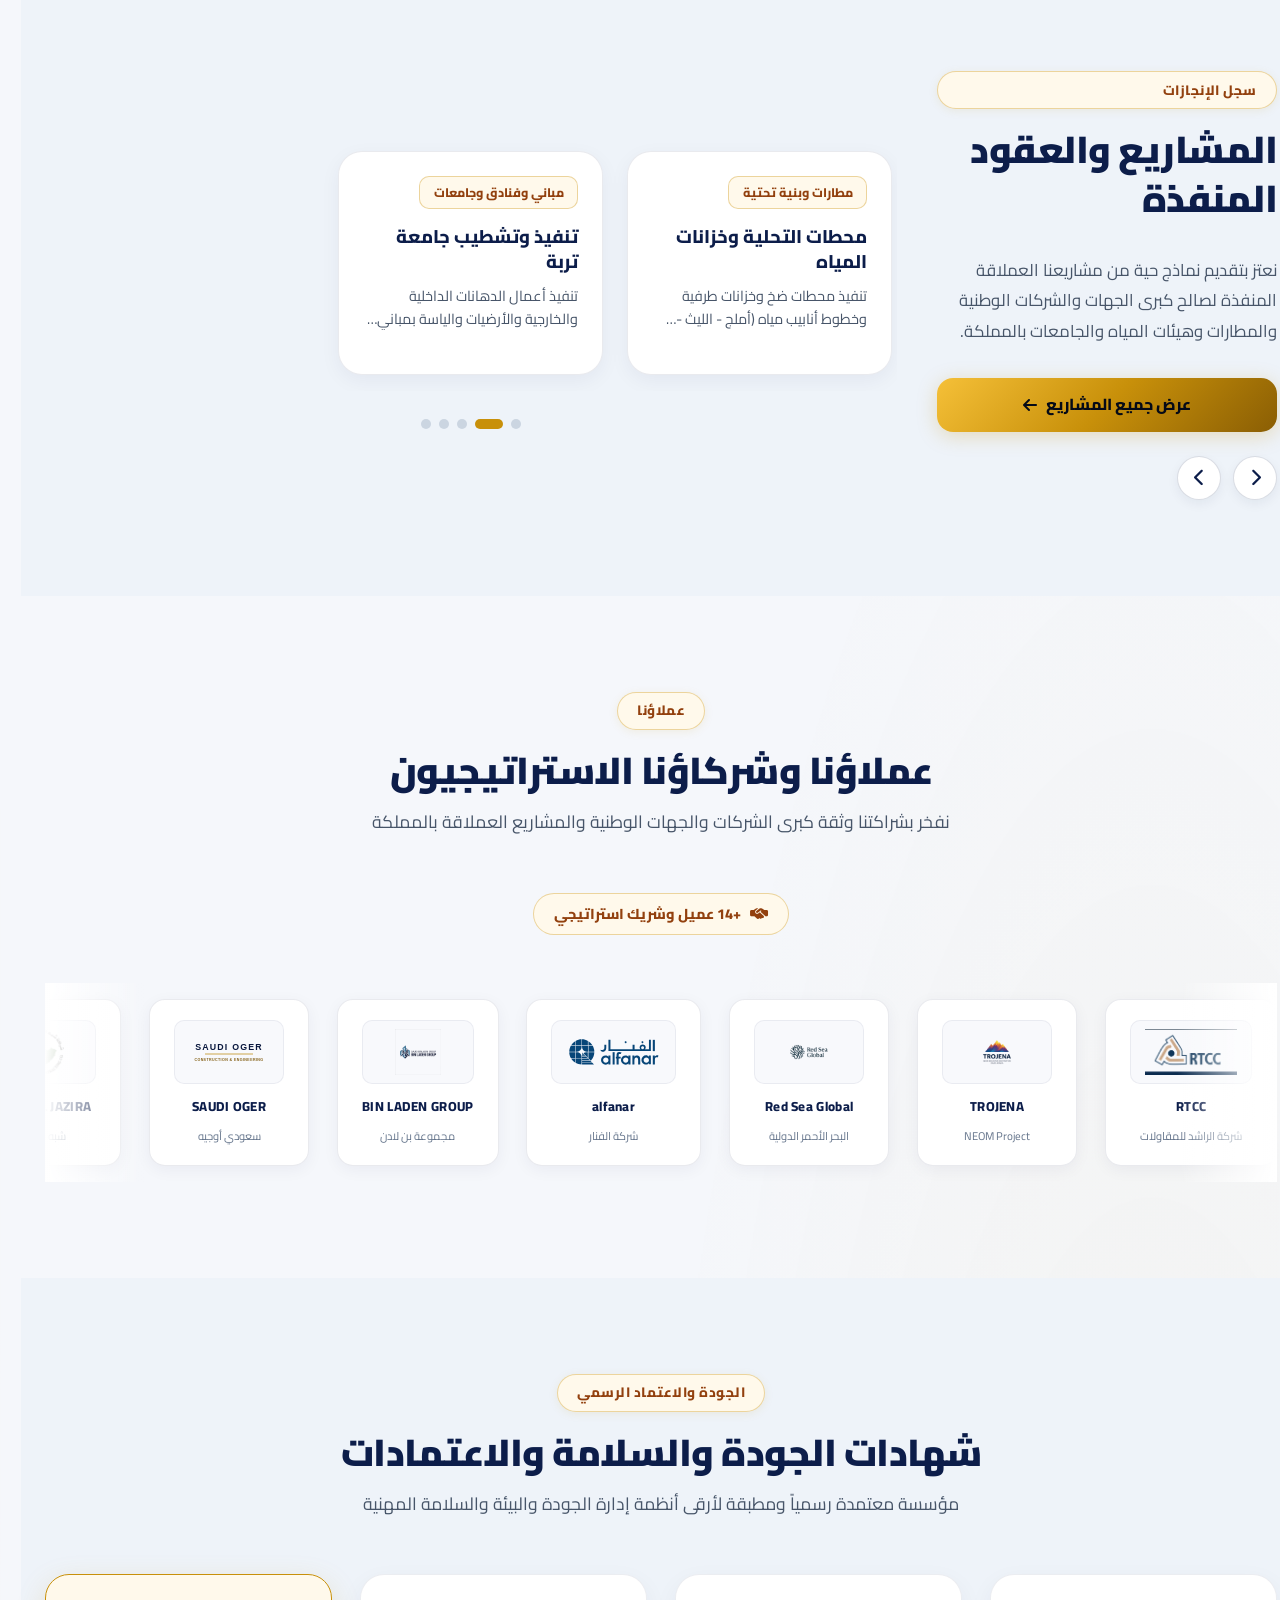
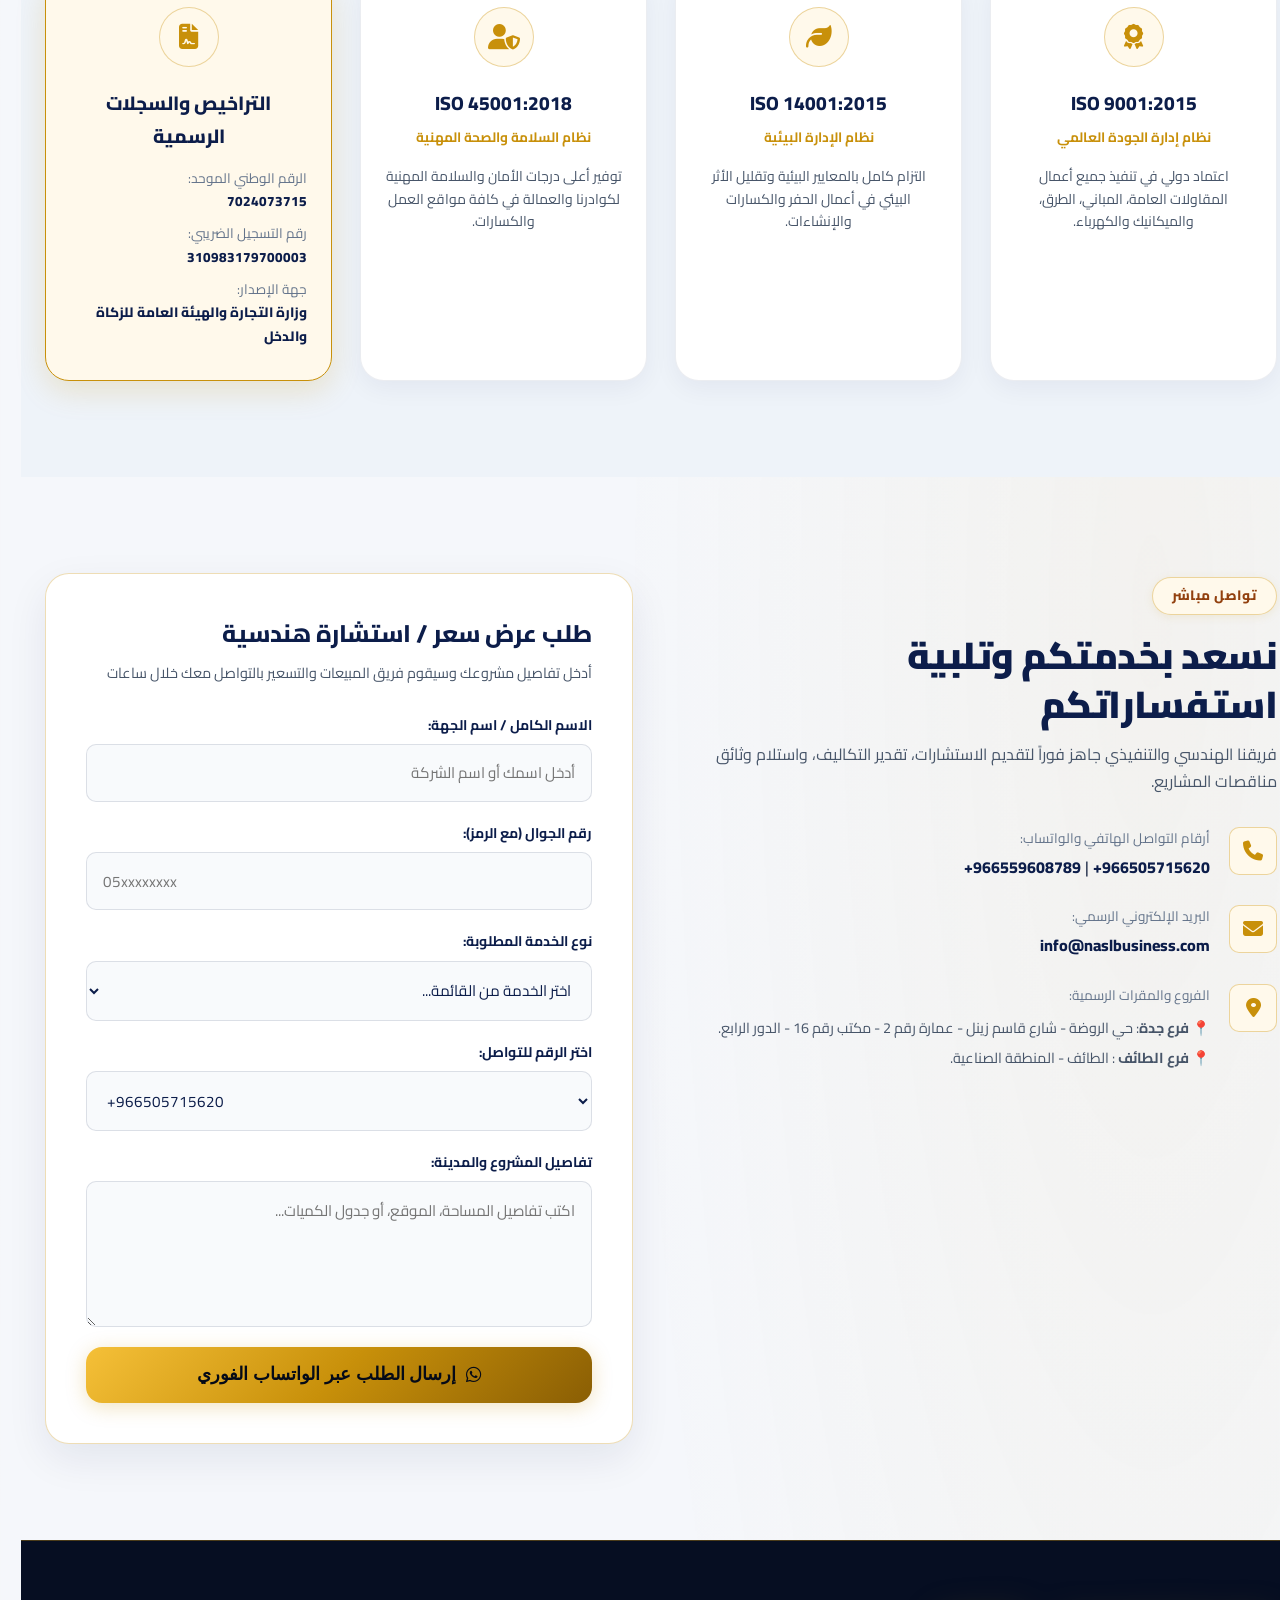
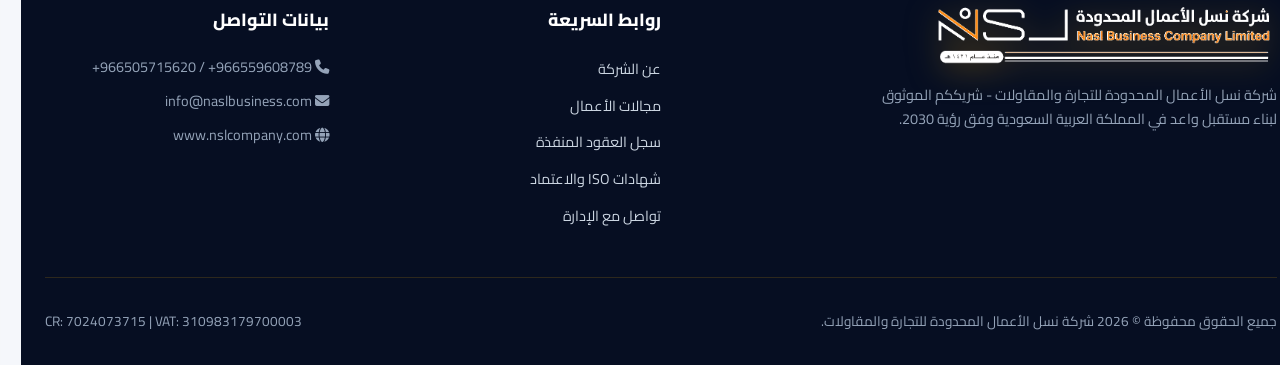
==== commit 1d325b54: "update: new images doors/bedrooms/kitchens/cabinets, logo transparent, Google verification" ====
--- a/index.html
+++ b/index.html
@@ -15,6 +15,8 @@
     <!-- Custom CSS -->
     <link rel="stylesheet" href="styles.css?v=tagtop100">
     
+    <meta name="google-site-verification" content="cvomXC3li5KZ8iNVj6KlQZYphb-bmJxjEhACOwOt8yo" />
+
     <!-- FontAwesome for Icons -->
     <link rel="stylesheet" href="https://cdnjs.cloudflare.com/ajax/libs/font-awesome/6.4.0/css/all.min.css">
 </head>
@@ -25,13 +27,13 @@
         <div class="nav-backdrop" id="navBackdrop"></div>
         <div class="container nav-container">
             <a href="index.html" class="brand-logo" aria-label="شركة نسل الأعمال المحدودة">
-                <img src="logo.png?v=3" alt="شركة نسل الأعمال المحدودة" class="site-logo-img">
+                <img src="logo.png?v=4" alt="شركة نسل الأعمال المحدودة" class="site-logo-img">
             </a>
 
             <nav class="main-nav" id="mainNav">
                 <div class="mobile-nav-header">
                     <div class="mobile-nav-brand">
-                        <img src="logo.png?v=3" alt="نسل الأعمال" class="mobile-nav-logo">
+                        <img src="logo.png?v=4" alt="نسل الأعمال" class="mobile-nav-logo">
                         <div class="mobile-brand-text">
                             <span class="mobile-brand-name">نسل الأعمال</span>
                             <span class="mobile-brand-sub">للتجارة والمقاولات</span>
@@ -119,7 +121,7 @@
                         <div class="logo-card-glow"></div>
                         <div class="logo-card-ring"></div>
                         <div class="logo-card-ring ring-outer"></div>
-                        <img src="logo.png?v=3" alt="شركة نسل الأعمال المحدودة" class="hero-featured-logo">
+                        <img src="logo.png?v=4" alt="شركة نسل الأعمال المحدودة" class="hero-featured-logo">
 
                     </div>
                 </div>
@@ -910,7 +912,7 @@
             <div class="footer-top">
                 <div class="footer-brand">
                     <a href="#hero" class="brand-logo mb-3" aria-label="شركة نسل الأعمال المحدودة">
-                        <img src="logo.png?v=3" alt="شركة نسل الأعمال المحدودة" class="site-logo-img">
+                        <img src="logo.png?v=4" alt="شركة نسل الأعمال المحدودة" class="site-logo-img">
                     </a>
                     <p class="footer-desc" data-ar="شركة نسل الأعمال المحدودة للتجارة والمقاولات - شريككم الموثوق لبناء مستقبل واعد في المملكة العربية السعودية وفق رؤية 2030." data-en="NASL Business Company Ltd - Your trusted partner in building Saudi Arabia's future under Vision 2030.">
                         شركة نسل الأعمال المحدودة للتجارة والمقاولات - شريككم الموثوق لبناء مستقبل واعد في المملكة العربية السعودية وفق رؤية 2030.
--- a/styles.css
+++ b/styles.css
@@ -2146,6 +2146,83 @@
     display: grid;
     grid-template-columns: repeat(auto-fill, minmax(110px, 1fr));
     gap: 0.75rem;
+}
+
+/* --- Modal Subcategory Tabs --- */
+.modal-tabs-container {
+    display: flex;
+    flex-wrap: wrap;
+    gap: 0.5rem;
+    margin-bottom: 1.25rem;
+    background: rgba(12, 29, 74, 0.04);
+    padding: 0.5rem;
+    border-radius: var(--radius-md);
+    border: 1px solid rgba(12, 29, 74, 0.08);
+}
+
+.modal-tab-btn {
+    background: #ffffff;
+    border: 1px solid rgba(12, 29, 74, 0.1);
+    color: var(--primary-navy);
+    padding: 0.45rem 0.95rem;
+    border-radius: 9999px;
+    font-size: 0.85rem;
+    font-weight: 700;
+    cursor: pointer;
+    display: inline-flex;
+    align-items: center;
+    gap: 0.45rem;
+    transition: all 0.25s ease;
+    font-family: inherit;
+}
+
+.modal-tab-btn i {
+    color: var(--accent-gold);
+    font-size: 0.85rem;
+    transition: transform 0.2s ease;
+}
+
+.modal-tab-btn:hover {
+    background: var(--gold-badge-bg);
+    border-color: var(--accent-gold);
+    transform: translateY(-2px);
+}
+
+.modal-tab-btn.active {
+    background: var(--primary-navy);
+    color: #ffffff;
+    border-color: var(--primary-navy);
+    box-shadow: 0 4px 12px rgba(12, 29, 74, 0.2);
+}
+
+.modal-tab-btn.active i {
+    color: var(--accent-gold);
+}
+
+/* Service Card Subchips */
+.service-subchips {
+    display: flex;
+    flex-wrap: wrap;
+    gap: 0.4rem;
+    margin-bottom: 1rem;
+}
+
+.service-subchip {
+    display: inline-flex;
+    align-items: center;
+    gap: 0.3rem;
+    background: rgba(200, 144, 10, 0.08);
+    color: var(--primary-navy);
+    border: 1px solid rgba(200, 144, 10, 0.25);
+    border-radius: 6px;
+    padding: 0.2rem 0.55rem;
+    font-size: 0.78rem;
+    font-weight: 700;
+}
+
+.service-subchip i {
+    color: var(--accent-gold);
+    font-size: 0.75rem;
 }
 
 .modal-gallery-item {
